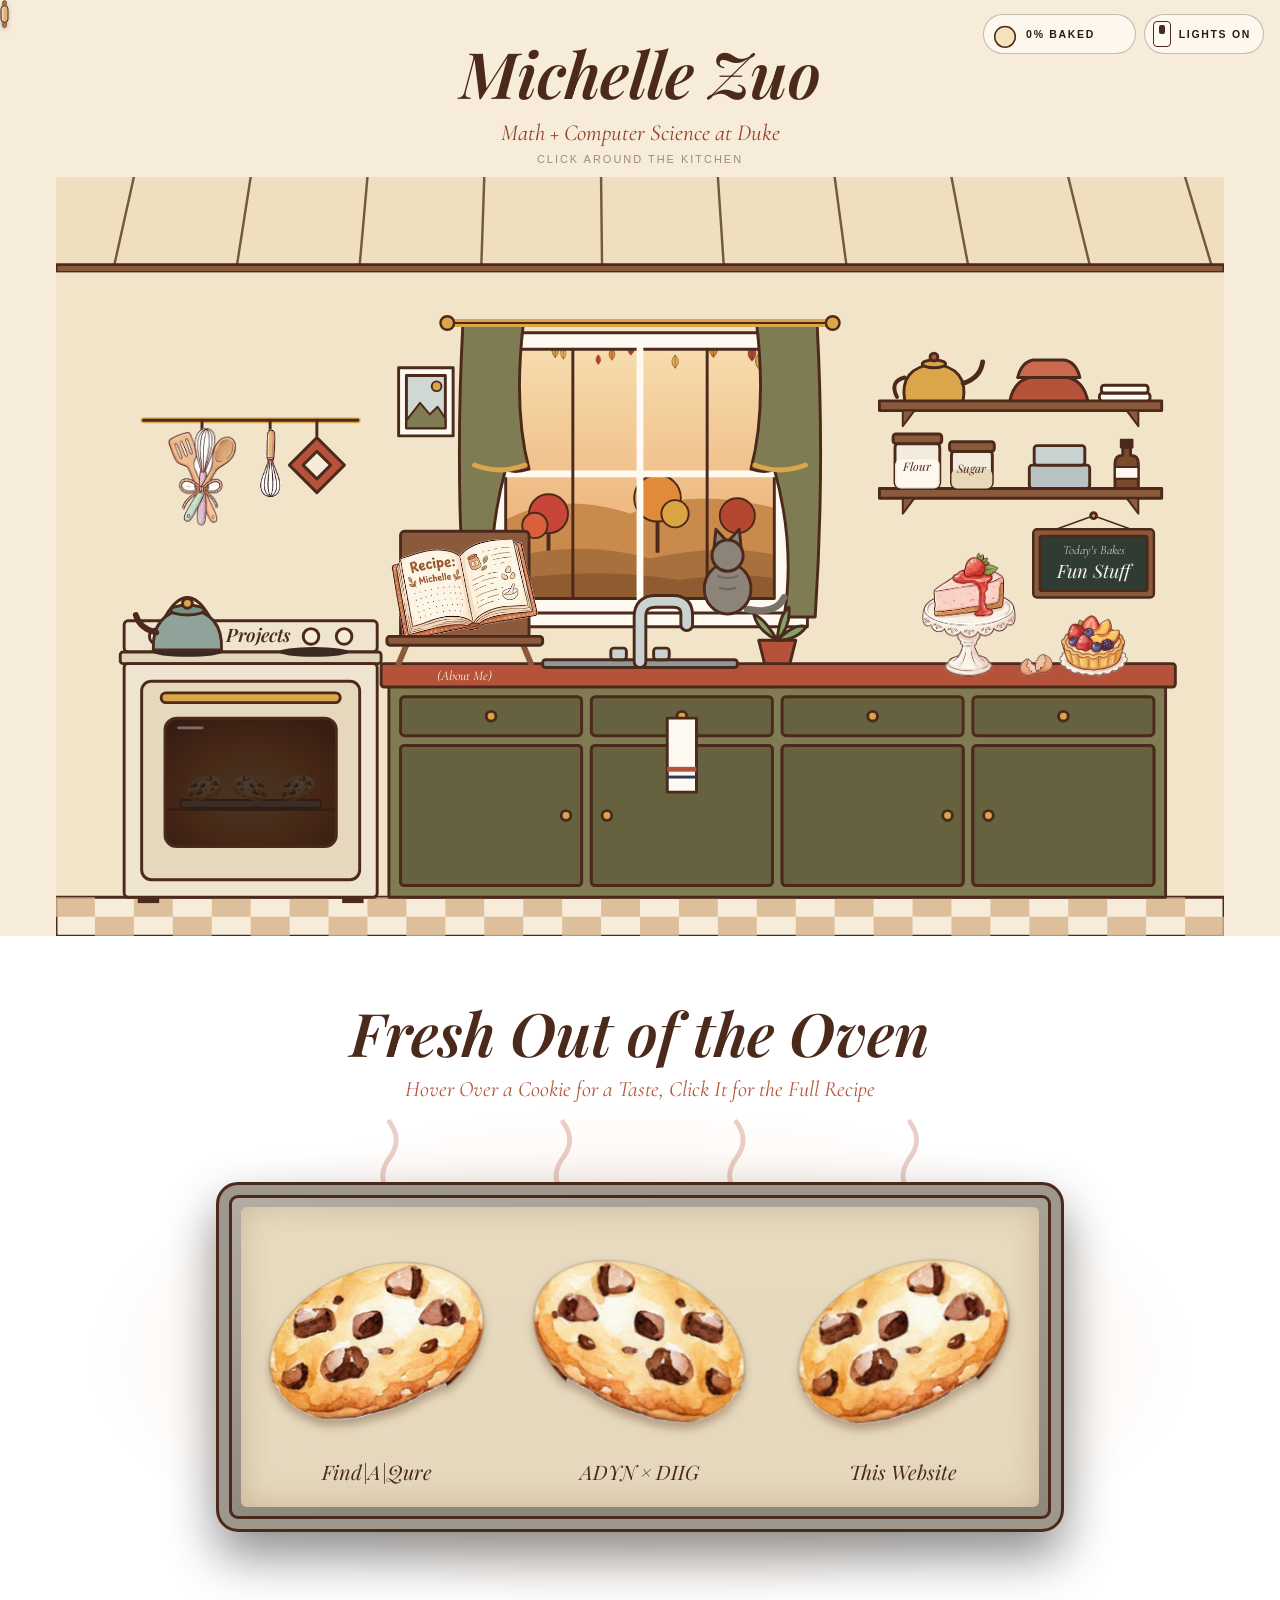
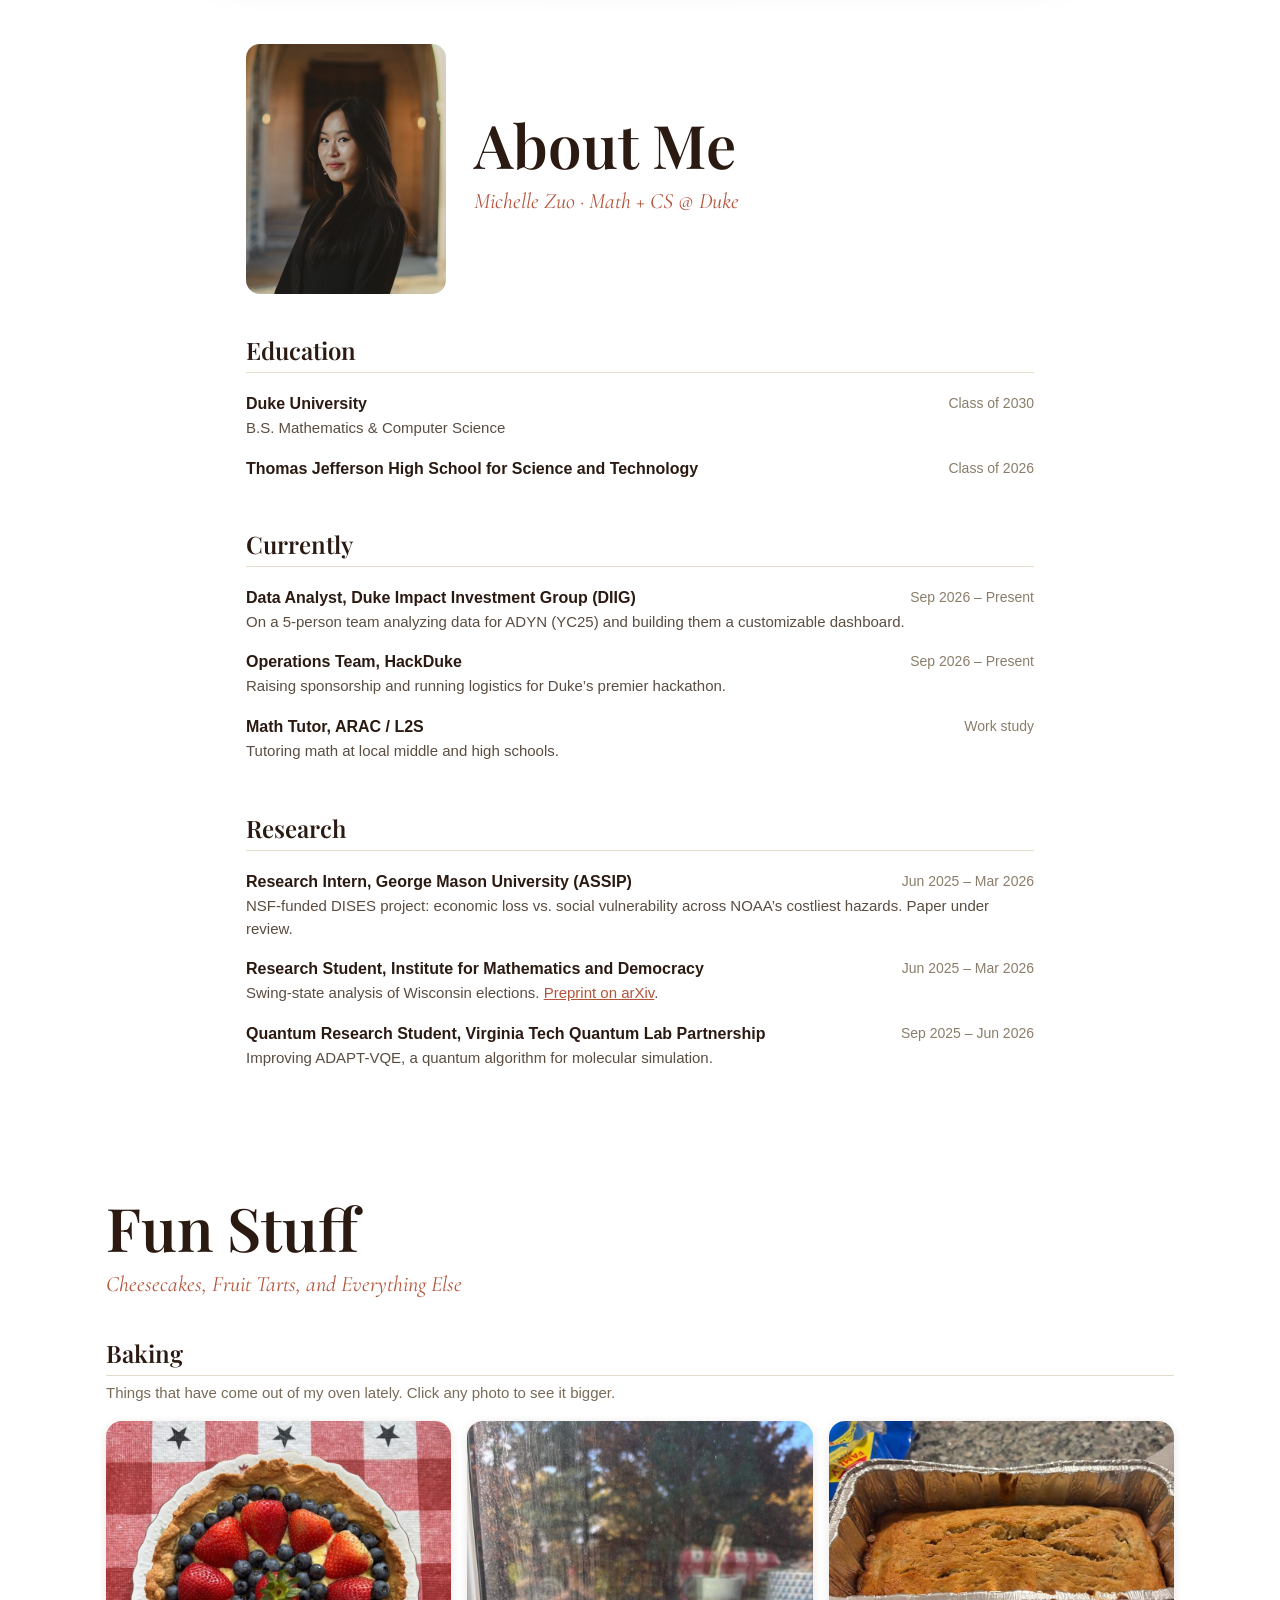
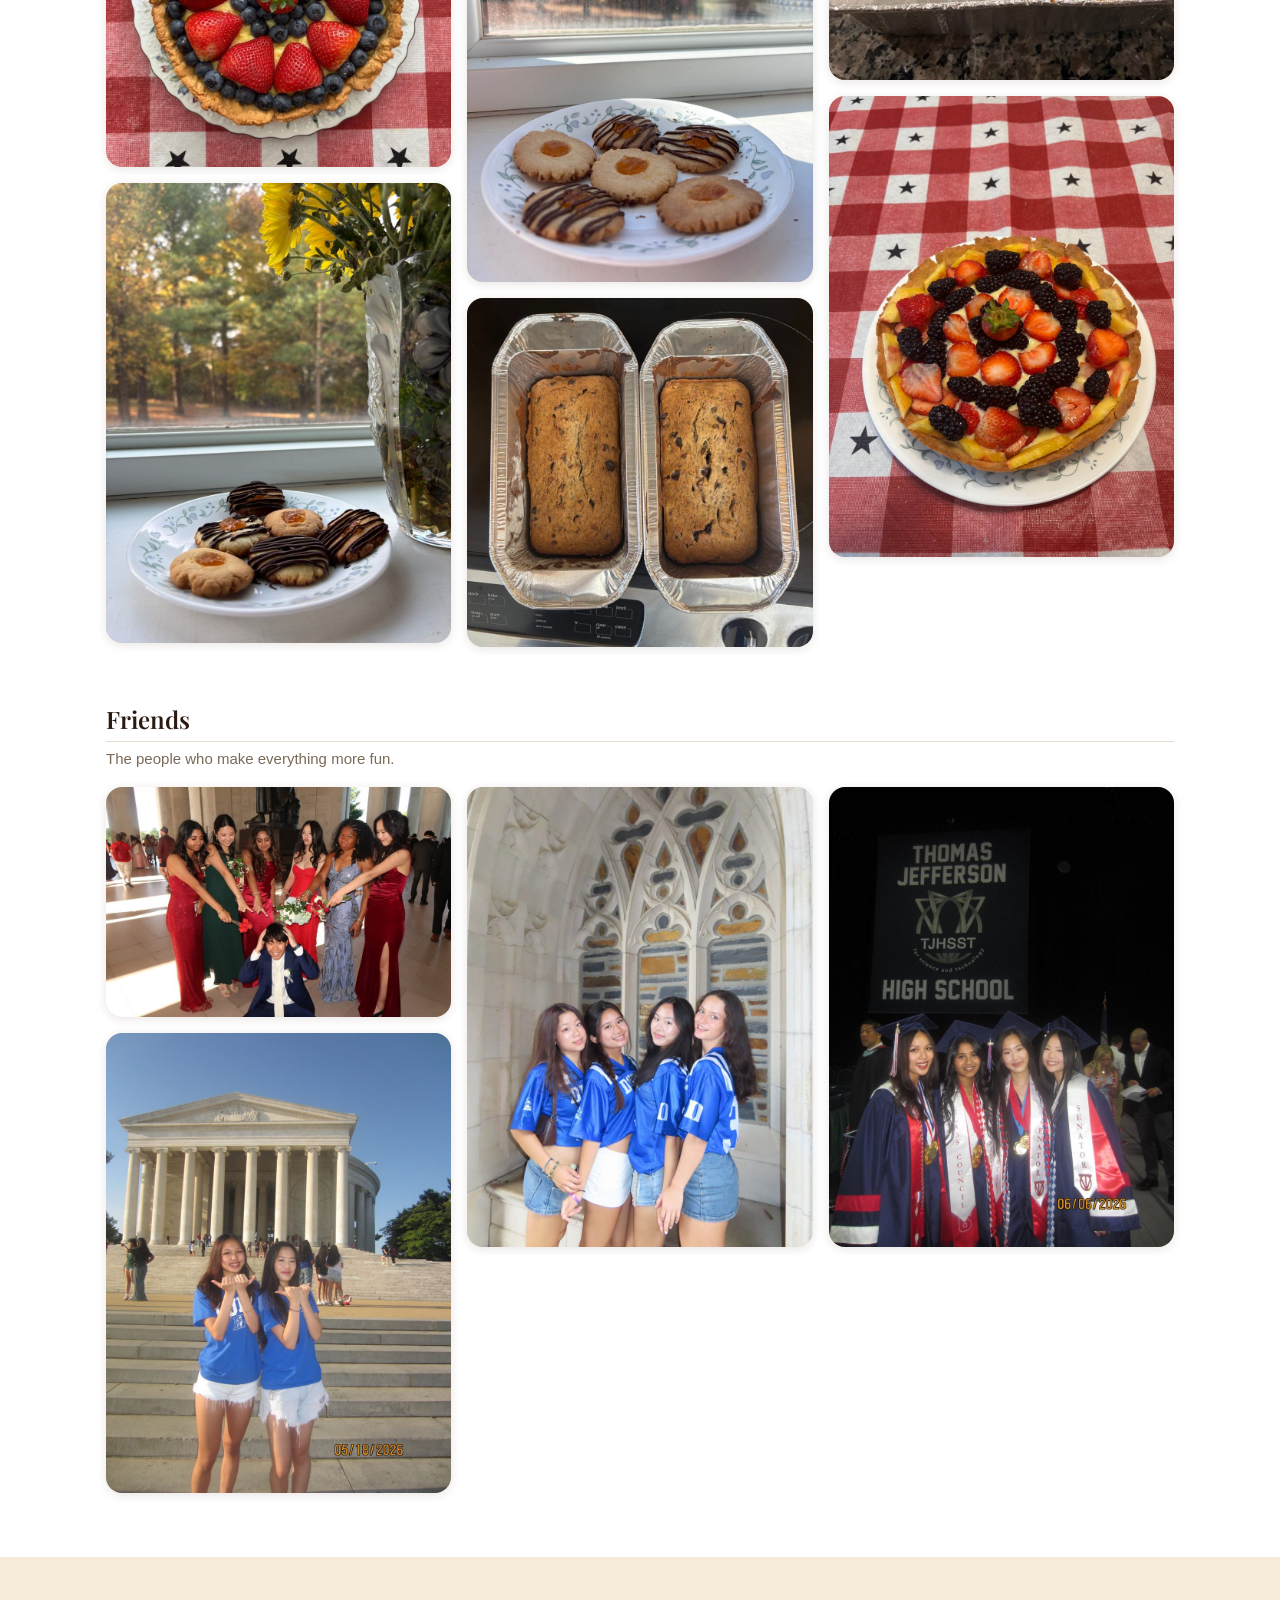
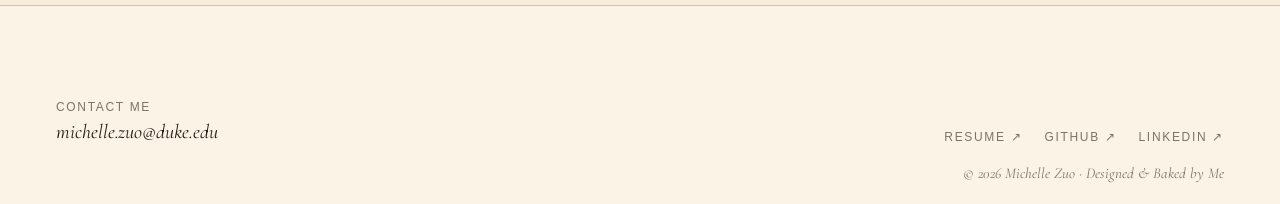
==== index.html @ 12df7976 "Group desserts under the chalkboard, sit them lower, drop flour smudges Co-Authored-By: Claude Opus " ====
<!DOCTYPE html>
<html lang="en">
<head>
  <meta charset="utf-8">
  <meta name="viewport" content="width=device-width, initial-scale=1">
  <title>Michelle Zuo</title>
  <meta name="description" content="Michelle Zuo — math + cs at Duke">
  <link rel="icon" href="data:image/svg+xml,<svg xmlns='http://www.w3.org/2000/svg' viewBox='0 0 100 100'><text y='.9em' font-size='90'>🍪</text></svg>">
  <link rel="preconnect" href="https://fonts.googleapis.com">
  <link rel="preconnect" href="https://fonts.gstatic.com" crossorigin>
  <link href="https://fonts.googleapis.com/css2?family=Cormorant+Garamond:ital,wght@0,400;0,500;1,400;1,500&family=Playfair+Display:ital,wght@0,400;0,600;1,400;1,600&display=swap" rel="stylesheet">
  <script>try{if(localStorage.getItem('theme')==='dark')document.documentElement.dataset.theme='dark'}catch(e){}</script>
  <link rel="stylesheet" href="css/style.css?v=20">
</head>
<body class="kitchen-page">

  <header class="hello">
    <h1>Michelle Zuo</h1>
    <p>Math + Computer Science at Duke</p>
    <p class="hint">Click Around the Kitchen</p>
  </header>

  <main class="kitchen-wrap">
    <svg class="kitchen" viewBox="0 0 1200 780" role="img" aria-labelledby="kt">
      <title id="kt">A cozy kitchen. Click the oven for projects, the recipe book for about me, and the dessert counter for fun stuff. Autumn leaves drift past the window.</title>
      <defs>
        <linearGradient id="sky" x1="0" y1="0" x2="0" y2="1">
          <stop offset="0" stop-color="#f7dcae"/>
          <stop offset="1" stop-color="#eaa66a"/>
        </linearGradient>
        <radialGradient id="ovenHeat" cx=".5" cy=".6" r=".7">
          <stop offset="0" stop-color="#ffd98a"/>
          <stop offset=".55" stop-color="#e9772f"/>
          <stop offset="1" stop-color="#7a2a12"/>
        </radialGradient>
        <clipPath id="glass"><rect x="462" y="177" width="276" height="256"/></clipPath>
        <clipPath id="ovenWin"><rect x="112" y="556" width="176" height="132" rx="12"/></clipPath>
      </defs>

      <!-- ceiling planks -->
      <rect x="0" y="0" width="1200" height="92" fill="var(--plank)"/>
      <g stroke="var(--line)" stroke-width="2.5" stroke-linecap="round" opacity=".75">
        <path d="M80 0 L60 90"/><path d="M200 0 L186 90"/><path d="M320 0 L312 90"/>
        <path d="M440 0 L437 90"/><path d="M560 0 L561 90"/><path d="M680 0 L686 90"/>
        <path d="M800 0 L812 90"/><path d="M920 0 L937 90"/><path d="M1040 0 L1062 90"/>
        <path d="M1160 0 L1187 90"/>
      </g>
      <rect x="0" y="90" width="1200" height="8" fill="var(--wood)" class="ol"/>

      <!-- wall -->
      <rect x="0" y="98" width="1200" height="642" fill="var(--wall)"/>

      <!-- floor -->
      <g>
        <rect x="0" y="740" width="1200" height="40" fill="var(--cream)" class="ol"/>
        <g fill="#d9b58e" opacity=".8">
          <rect x="0" y="740" width="40" height="20"/><rect x="80" y="740" width="40" height="20"/><rect x="160" y="740" width="40" height="20"/><rect x="240" y="740" width="40" height="20"/><rect x="320" y="740" width="40" height="20"/><rect x="400" y="740" width="40" height="20"/><rect x="480" y="740" width="40" height="20"/><rect x="560" y="740" width="40" height="20"/><rect x="640" y="740" width="40" height="20"/><rect x="720" y="740" width="40" height="20"/><rect x="800" y="740" width="40" height="20"/><rect x="880" y="740" width="40" height="20"/><rect x="960" y="740" width="40" height="20"/><rect x="1040" y="740" width="40" height="20"/><rect x="1120" y="740" width="40" height="20"/>
          <rect x="40" y="760" width="40" height="20"/><rect x="120" y="760" width="40" height="20"/><rect x="200" y="760" width="40" height="20"/><rect x="280" y="760" width="40" height="20"/><rect x="360" y="760" width="40" height="20"/><rect x="440" y="760" width="40" height="20"/><rect x="520" y="760" width="40" height="20"/><rect x="600" y="760" width="40" height="20"/><rect x="680" y="760" width="40" height="20"/><rect x="760" y="760" width="40" height="20"/><rect x="840" y="760" width="40" height="20"/><rect x="920" y="760" width="40" height="20"/><rect x="1000" y="760" width="40" height="20"/><rect x="1080" y="760" width="40" height="20"/><rect x="1160" y="760" width="40" height="20"/>
        </g>
      </g>

      <!-- utensil rail -->
      <g class="ol" fill="none">
        <line x1="90" y1="250" x2="310" y2="250" stroke-width="6" stroke="var(--mustard)"/>
        <line x1="90" y1="250" x2="310" y2="250"/>
        <!-- utensil bundle + whisk stickers hanging off strings -->
        <path d="M150 250 V264"/>
        <image href="assets/stickers/utensils.png" x="115" y="258" width="70" height="100"/>
        <path d="M220 250 V262"/>
        <image href="assets/stickers/whisk.png" x="208.5" y="258" width="23" height="72"/>
        <!-- potholder -->
        <path d="M268 250 V266"/>
        <rect x="248" y="276" width="40" height="40" transform="rotate(45 268 296)" fill="var(--terracotta)"/>
        <rect x="258" y="286" width="20" height="20" transform="rotate(45 268 296)" fill="var(--cream)"/>
      </g>

      <!-- ============ OVEN → projects ============ -->
      <a id="oven" class="hotspot" href="#projects" aria-label="Open the oven: projects">
        <g class="lift">
          <!-- back guard + clock -->
          <rect x="70" y="456" width="260" height="32" rx="4" fill="#efe4cf" class="ol"/>
          <g fill="var(--cream)" class="ol" stroke-width="2.5">
            <circle cx="104" cy="472" r="8"/><circle cx="138" cy="472" r="8"/>
            <circle cx="262" cy="472" r="8"/><circle cx="296" cy="472" r="8"/>
          </g>
          <text x="208" y="478" text-anchor="middle" class="serif" font-size="19" font-weight="600" fill="var(--line)">Projects</text>
          <line class="uline" x1="176" y1="483" x2="240" y2="483" stroke="var(--terracotta)" stroke-width="2"/>

          <!-- cooktop -->
          <rect x="66" y="488" width="268" height="12" rx="3" fill="#e2d5ba" class="ol"/>
          <ellipse cx="135" cy="488" rx="36" ry="5" fill="#3a2a22"/>
          <ellipse cx="265" cy="488" rx="36" ry="5" fill="#3a2a22"/>

          <!-- kettle -->
          <g class="ol">
            <path d="M100 486 Q98 448 135 443 Q172 448 170 486 Z" fill="#8fa39a"/>
            <path d="M103 468 Q86 464 82 450" fill="none" stroke-width="6" stroke="var(--line)"/>
            <path d="M112 452 Q135 412 158 452" fill="none"/>
            <ellipse cx="135" cy="445" rx="17" ry="5" fill="#7a8f86"/>
            <circle cx="135" cy="438" r="5" fill="var(--mustard)"/>
          </g>

          <!-- body -->
          <rect x="70" y="500" width="260" height="240" rx="4" fill="#efe4cf" class="ol"/>
          <rect x="88" y="518" width="224" height="204" rx="10" fill="#e6d8bd" class="ol"/>
          <rect x="108" y="530" width="184" height="10" rx="5" fill="var(--mustard)" class="ol" stroke-width="2.5"/>

          <!-- window -->
          <rect x="112" y="556" width="176" height="132" rx="12" fill="#2a1a12"/>
          <g clip-path="url(#ovenWin)">
            <g class="oven-glow">
              <rect x="112" y="556" width="176" height="132" fill="url(#ovenHeat)"/>
              <line x1="112" y1="650" x2="288" y2="650" stroke="#6b3a1f" stroke-width="3"/>
              <rect x="128" y="640" width="144" height="8" rx="2" fill="#9d978d" stroke="var(--line)" stroke-width="2"/>
              <!-- same watercolor cookie as the projects tray, middle one mirrored -->
              <image href="assets/cookies/cookie-a.png" x="133" y="609" width="38" height="38"/>
              <image href="assets/cookies/cookie-a.png" x="181" y="609" width="38" height="38" transform="translate(400 0) scale(-1 1)"/>
              <image href="assets/cookies/cookie-a.png" x="229" y="609" width="38" height="38"/>
            </g>
            <path class="oven-hot" d="M120 676 l12 -6 l12 6 l12 -6 l12 6 l12 -6 l12 6 l12 -6 l12 6 l12 -6 l12 6 l12 -6 l12 6 l12 -6" fill="none" stroke="#ff6a2a" stroke-width="3"/>
          </g>
          <rect x="112" y="556" width="176" height="132" rx="12" fill="none" class="ol"/>
          <path d="M126 566 L150 566" stroke="#fff" stroke-width="3" opacity=".35" stroke-linecap="round"/>

          <!-- feet -->
          <rect x="84" y="740" width="22" height="6" fill="var(--line)"/>
          <rect x="294" y="740" width="22" height="6" fill="var(--line)"/>
        </g>

        <g class="steam" transform="translate(0,0)">
          <path d="M180 440 q-10 -14 0 -28 q10 -14 0 -28"/>
          <path d="M200 440 q-10 -14 0 -28 q10 -14 0 -28"/>
          <path d="M220 440 q-10 -14 0 -28 q10 -14 0 -28"/>
        </g>
      </a>

      <!-- little framed picture -->
      <g class="ol">
        <rect x="352" y="196" width="56" height="70" fill="var(--paper)"/>
        <rect x="360" y="204" width="40" height="54" fill="#cfd8d3"/>
        <path d="M360 250 L374 232 L384 244 L392 236 L400 248 V258 H360 Z" fill="var(--olive)" stroke-width="2"/>
        <circle cx="391" cy="215" r="5" fill="var(--mustard)" stroke-width="2"/>
      </g>

      <!-- ============ WINDOW ============ -->
      <rect x="445" y="160" width="310" height="290" fill="var(--paper)" class="ol"/>
      <rect x="462" y="177" width="276" height="256" fill="url(#sky)"/>
      <g clip-path="url(#glass)">
        <!-- the moon (only shows when the lights are off) -->
        <circle class="sun" cx="520" cy="300" r="22" fill="#f4f0e2"/>
        <!-- far hills -->
        <path d="M462 433 V352 Q520 322 590 346 Q650 318 738 340 V433 Z" fill="#c98a4b"/>
        <!-- autumn trees -->
        <g stroke="var(--line)" stroke-width="2">
          <path d="M506 390 V352 M618 386 V340 M700 384 V356" stroke-width="4"/>
          <circle cx="506" cy="346" r="20" fill="#c8453a"/>
          <circle cx="492" cy="358" r="13" fill="#d9603a"/>
          <circle cx="618" cy="330" r="24" fill="#e08a3a"/>
          <circle cx="636" cy="346" r="14" fill="#d9a441"/>
          <circle cx="700" cy="348" r="18" fill="#b5462f"/>
        </g>
        <!-- near field -->
        <path d="M462 433 V392 Q540 372 610 392 Q680 376 738 388 V433 Z" fill="#a8703d"/>
        <path d="M462 433 V414 Q560 400 640 414 Q700 406 738 412 V433 Z" fill="#8f5c32"/>
        <g class="leaves" id="leaves"></g>
      </g>
      <g class="ol" fill="none">
        <rect x="462" y="177" width="276" height="256"/>
        <line x1="600" y1="177" x2="600" y2="433" stroke-width="7" stroke="var(--paper)"/>
        <line x1="462" y1="305" x2="738" y2="305" stroke-width="7" stroke="var(--paper)"/>
        <line x1="531" y1="177" x2="531" y2="433" stroke-width="3"/>
        <line x1="669" y1="177" x2="669" y2="433" stroke-width="3"/>
      </g>
      <!-- sill -->
      <rect x="428" y="448" width="344" height="14" fill="var(--paper)" class="ol"/>

      <!-- curtains + rod -->
      <g class="ol">
        <path d="M418 152 H480 Q470 240 486 300 Q470 305 462 300 Q440 380 452 452 H420 Q410 300 418 152 Z" fill="var(--olive)"/>
        <path d="M782 152 H720 Q730 240 714 300 Q730 305 738 300 Q760 380 748 452 H780 Q790 300 782 152 Z" fill="var(--olive)"/>
        <path d="M430 296 Q456 306 482 296" fill="none" stroke="var(--mustard)" stroke-width="5"/>
        <path d="M770 296 Q744 306 718 296" fill="none" stroke="var(--mustard)" stroke-width="5"/>
      </g>
      <g class="ol">
        <line x1="404" y1="150" x2="796" y2="150" stroke="var(--mustard)" stroke-width="8"/>
        <line x1="404" y1="150" x2="796" y2="150" stroke-width="2"/>
        <circle cx="402" cy="150" r="7" fill="var(--mustard)" stroke-width="2.5"/>
        <circle cx="798" cy="150" r="7" fill="var(--mustard)" stroke-width="2.5"/>
      </g>

      <!-- cat on sill -->
      <g class="ol" stroke-width="2.5">
        <path class="tail" d="M710 444 Q740 450 748 432" fill="none" stroke="#7a7268" stroke-width="7"/>
        <ellipse cx="690" cy="423" rx="24" ry="26" fill="#8c8479"/>
        <path d="M676 382 L678 362 L690 375 Z" fill="#8c8479"/>
        <path d="M704 382 L702 362 L690 375 Z" fill="#8c8479"/>
        <circle cx="690" cy="389" r="16" fill="#8c8479"/>
        <path d="M680 410 q10 4 20 0 M682 422 q8 3 16 0" fill="none" stroke="#6e675e" stroke-width="2"/>
      </g>

      <!-- ============ COUNTER + CABINETS ============ -->
      <rect x="342" y="522" width="798" height="218" fill="var(--olive)" class="ol"/>
      <!-- drawers -->
      <g class="ol" fill="var(--olive-dark)" stroke-width="2.5">
        <rect x="354" y="534" width="186" height="40" rx="4"/>
        <rect x="550" y="534" width="186" height="40" rx="4"/>
        <rect x="746" y="534" width="186" height="40" rx="4"/>
        <rect x="942" y="534" width="186" height="40" rx="4"/>
      </g>
      <g fill="var(--mustard)" class="ol" stroke-width="2">
        <circle cx="447" cy="554" r="5"/><circle cx="643" cy="554" r="5"/>
        <circle cx="839" cy="554" r="5"/><circle cx="1035" cy="554" r="5"/>
      </g>

      <!-- cabinet doors: click to open. the insides are empty for now; draw things into .cab-inside later -->
      <g class="cabinet" id="cabinet-1" role="button" tabindex="0" aria-pressed="false" aria-label="Open cabinet 1">
        <g class="cab-inside">
          <rect x="354" y="584" width="186" height="144" rx="4" fill="#3a2a1f" class="ol" stroke-width="2.5"/>
          <rect x="360" y="590" width="174" height="14" fill="#2a1d15"/>
          <line x1="358" y1="656" x2="536" y2="656" stroke="#6b4a33" stroke-width="5"/>
          <!-- inside -->
          <path d="M376.0 694 H472.0 Q468.0 724 424 724 Q380.0 724 376.0 694 Z" fill="#8fa39a" class="ol" stroke-width="2.5"/><path d="M382.0 700 H466.0" stroke="#fffaf1" stroke-width="3" opacity=".6"/><path d="M394.0 684 H454.0 Q450.0 704 424 704 Q398.0 704 394.0 684 Z" fill="var(--terracotta)" class="ol" stroke-width="2.5"/><path d="M400.0 690 H448.0" stroke="#fffaf1" stroke-width="3" opacity=".6"/><path d="M445.0 635 H495.0 Q491.0 653 470 653 Q449.0 653 445.0 635 Z" fill="var(--mustard)" class="ol" stroke-width="2.5"/><path d="M451.0 641 H489.0" stroke="#fffaf1" stroke-width="3" opacity=".6"/>
        </g>
        <g class="cab-door" style="transform-origin: 354px 656px">
          <rect x="354" y="584" width="186" height="144" rx="4" fill="var(--olive-dark)" class="ol" stroke-width="2.5"/>
          <circle cx="524" cy="656" r="5" fill="var(--mustard)" class="ol" stroke-width="2"/>
        </g>
      </g>
      <g class="cabinet" id="cabinet-2" role="button" tabindex="0" aria-pressed="false" aria-label="Open cabinet 2">
        <g class="cab-inside">
          <rect x="550" y="584" width="186" height="144" rx="4" fill="#3a2a1f" class="ol" stroke-width="2.5"/>
          <rect x="556" y="590" width="174" height="14" fill="#2a1d15"/>
          <line x1="554" y1="656" x2="732" y2="656" stroke="#6b4a33" stroke-width="5"/>
          <!-- inside -->
          <rect x="572" y="642" width="16" height="8" rx="4" fill="#b98050" class="ol" stroke-width="2"/><rect x="698" y="642" width="16" height="8" rx="4" fill="#b98050" class="ol" stroke-width="2"/><rect x="586" y="639" width="114" height="15" rx="7" fill="#e3b27a" class="ol" stroke-width="2.5"/><path d="M591.0 690 H695.0 Q691.0 724 643 724 Q595.0 724 591.0 690 Z" fill="#f3ead8" class="ol" stroke-width="2.5"/><path d="M597.0 696 H689.0" stroke="#fffaf1" stroke-width="3" opacity=".6"/>
        </g>
        <g class="cab-door" style="transform-origin: 736px 656px">
          <rect x="550" y="584" width="186" height="144" rx="4" fill="var(--olive-dark)" class="ol" stroke-width="2.5"/>
          <circle cx="566" cy="656" r="5" fill="var(--mustard)" class="ol" stroke-width="2"/>
        </g>
      </g>
      <g class="cabinet" id="cabinet-3" role="button" tabindex="0" aria-pressed="false" aria-label="Open cabinet 3">
        <g class="cab-inside">
          <rect x="746" y="584" width="186" height="144" rx="4" fill="#3a2a1f" class="ol" stroke-width="2.5"/>
          <rect x="752" y="590" width="174" height="14" fill="#2a1d15"/>
          <line x1="750" y1="656" x2="928" y2="656" stroke="#6b4a33" stroke-width="5"/>
          <!-- inside -->
          <path d="M784.0 694 H894.0 Q890.0 724 839 724 Q788.0 724 784.0 694 Z" fill="var(--terracotta)" class="ol" stroke-width="2.5"/><path d="M790.0 700 H888.0" stroke="#fffaf1" stroke-width="3" opacity=".6"/><path d="M797.0 672 H881.0 Q877.0 696 839 696 Q801.0 696 797.0 672 Z" fill="#8fa39a" class="ol" stroke-width="2.5"/><path d="M803.0 678 H875.0" stroke="#fffaf1" stroke-width="3" opacity=".6"/><path d="M810.0 654 H868.0 Q864.0 672 839 672 Q814.0 672 810.0 654 Z" fill="#f3ead8" class="ol" stroke-width="2.5"/><path d="M816.0 660 H862.0" stroke="#fffaf1" stroke-width="3" opacity=".6"/><path d="M778.0 637 H822.0 Q818.0 653 800 653 Q782.0 653 778.0 637 Z" fill="var(--mustard)" class="ol" stroke-width="2.5"/><path d="M784.0 643 H816.0" stroke="#fffaf1" stroke-width="3" opacity=".6"/>
        </g>
        <g class="cab-door" style="transform-origin: 746px 656px">
          <rect x="746" y="584" width="186" height="144" rx="4" fill="var(--olive-dark)" class="ol" stroke-width="2.5"/>
          <circle cx="916" cy="656" r="5" fill="var(--mustard)" class="ol" stroke-width="2"/>
        </g>
      </g>
      <g class="cabinet" id="cabinet-4" role="button" tabindex="0" aria-pressed="false" aria-label="Open cabinet 4">
        <g class="cab-inside">
          <rect x="942" y="584" width="186" height="144" rx="4" fill="#3a2a1f" class="ol" stroke-width="2.5"/>
          <rect x="948" y="590" width="174" height="14" fill="#2a1d15"/>
          <line x1="946" y1="656" x2="1124" y2="656" stroke="#6b4a33" stroke-width="5"/>
          <!-- inside -->
          <path d="M1000.0 631 H1070.0 Q1066.0 653 1035 653 Q1004.0 653 1000.0 631 Z" fill="#8fa39a" class="ol" stroke-width="2.5"/><path d="M1006.0 637 H1064.0" stroke="#fffaf1" stroke-width="3" opacity=".6"/><rect x="962" y="712" width="16" height="8" rx="4" fill="#b98050" class="ol" stroke-width="2"/><rect x="1070" y="712" width="16" height="8" rx="4" fill="#b98050" class="ol" stroke-width="2"/><rect x="976" y="709" width="96" height="15" rx="7" fill="#e3b27a" class="ol" stroke-width="2.5"/>
        </g>
        <g class="cab-door" style="transform-origin: 1128px 656px">
          <rect x="942" y="584" width="186" height="144" rx="4" fill="var(--olive-dark)" class="ol" stroke-width="2.5"/>
          <circle cx="958" cy="656" r="5" fill="var(--mustard)" class="ol" stroke-width="2"/>
        </g>
      </g>

      <!-- tea towel -->
      <g class="ol" stroke-width="2.5">
        <path d="M628 556 H658 V632 H628 Z" fill="var(--paper)"/>
        <rect x="628" y="606" width="30" height="5" fill="var(--terracotta)" stroke="none"/>
        <rect x="628" y="615" width="30" height="3" fill="var(--night)" stroke="none"/>
      </g>

      <!-- countertop -->
      <rect x="334" y="500" width="816" height="24" rx="3" fill="var(--terracotta)" class="ol"/>

      <!-- ============ SINK (easter egg: tap it) ============ -->
      <g id="sink" class="hotspot" role="button" tabindex="0" aria-label="Turn the tap on or off" aria-pressed="false">
        <rect x="500" y="496" width="200" height="8" rx="3" fill="#8e9a9a" class="ol" stroke-width="2.5"/>
        <path d="M600 498 V452 Q600 436 616 436 H634 Q648 436 648 450 V460" fill="none" stroke="var(--line)" stroke-width="15" stroke-linecap="round"/>
        <path d="M600 498 V452 Q600 436 616 436 H634 Q648 436 648 450 V460" fill="none" stroke="#c9d1d1" stroke-width="9" stroke-linecap="round"/>
        <g class="ol" fill="#c9d1d1" stroke-width="2.5">
          <rect x="570" y="484" width="16" height="12" rx="3"/>
          <rect x="614" y="484" width="16" height="12" rx="3"/>
        </g>
        <g class="water">
          <line x1="648" y1="466" x2="648" y2="498" stroke="#9fd0e6" stroke-width="5" stroke-dasharray="8 4" stroke-linecap="round"/>
        </g>
      </g>
      <!-- mug + plant on counter -->
      <g class="ol" stroke-width="2.5">
        <path d="M722 476 H760 L754 500 H728 Z" fill="var(--terracotta)"/>
        <path d="M741 476 q-14 -24 -24 -26 q4 16 24 26 q2 -26 12 -34 q2 20 -12 34 q18 -18 30 -14 q-10 14 -30 14" fill="#86a06a"/>
      </g>

      <!-- ============ SHELVES ============ -->
      <g class="ol">
        <rect x="846" y="230" width="290" height="10" fill="var(--wood)"/>
        <rect x="846" y="320" width="290" height="10" fill="var(--wood)"/>
        <path d="M870 240 v16 l12 -16 z M1112 240 v16 l-12 -16 z M870 330 v16 l12 -16 z M1112 330 v16 l-12 -16 z" fill="var(--wood)" stroke-width="2"/>
      </g>
      <!-- teapot -->
      <g class="ol" stroke-width="2.5">
        <path d="M872 230 Q866 196 902 192 Q938 196 932 230 Z" fill="var(--mustard)"/>
        <path d="M932 212 Q950 206 952 190" fill="none" stroke-width="5"/>
        <path d="M872 206 q-16 4 -8 20" fill="none" stroke-width="4"/>
        <ellipse cx="902" cy="192" rx="12" ry="4" fill="var(--mustard)"/>
        <circle cx="902" cy="185" r="4" fill="var(--terracotta)"/>
      </g>
      <!-- stacked bowls + plates -->
      <g class="ol" stroke-width="2.5">
        <path d="M980 230 H1060 Q1056 210 1040 206 H1000 Q984 210 980 230 Z" fill="var(--terracotta)"/>
        <path d="M988 206 H1052 Q1048 190 1036 188 H1004 Q992 190 988 206 Z" fill="#c9694d"/>
        <rect x="1072" y="222" width="52" height="8" rx="3" fill="var(--paper)"/>
        <rect x="1074" y="214" width="48" height="8" rx="3" fill="var(--paper)"/>
      </g>
      <!-- flour + sugar jars -->
      <g class="ol" stroke-width="2.5">
        <rect x="862" y="272" width="46" height="48" rx="6" fill="#f3ebdc"/>
        <rect x="860" y="264" width="50" height="10" rx="3" fill="var(--wood)"/>
        <rect x="862" y="290" width="46" height="30" rx="6" fill="#fffaf1" stroke="none" opacity=".9"/>
        <rect x="920" y="280" width="42" height="40" rx="6" fill="#f3ebdc"/>
        <rect x="918" y="272" width="46" height="10" rx="3" fill="var(--wood)"/>
        <rect x="920" y="300" width="42" height="20" rx="6" fill="#e8d7b8" stroke="none"/>
      </g>
      <text x="885" y="302" text-anchor="middle" class="serif" font-size="12" fill="var(--line)">Flour</text>
      <text x="941" y="304" text-anchor="middle" class="serif" font-size="12" fill="var(--line)">Sugar</text>

      <!-- cake tins + vanilla on the shelf -->
      <g class="ol" stroke-width="2.5">
        <rect x="1000" y="296" width="62" height="24" rx="3" fill="#b9c2c2"/>
        <rect x="1005" y="276" width="52" height="20" rx="3" fill="#c9d1d1"/>
        <path d="M1088 320 V294 q0 -8 8 -8 V278 h8 V286 q8 0 8 8 V320 Z" fill="#7a4a2a"/>
        <rect x="1088" y="298" width="24" height="12" fill="var(--paper)" stroke-width="2"/>
        <rect x="1094" y="270" width="12" height="8" fill="var(--line)" stroke-width="2"/>
      </g>

      <!-- ============ RECIPE BOOK → about ============ -->
      <a id="book" class="hotspot" href="#about" aria-label="Recipe for Michelle: about me">
        <g class="lift">
          <!-- wooden recipe stand: back panel, book, then the ledge + feet in front -->
          <g class="ol" stroke-width="2.5" fill="var(--wood)">
            <rect x="354" y="364" width="132" height="112" rx="4"/>
            <path d="M362 476 L352 500 M478 476 L488 500" fill="none" stroke="var(--wood)" stroke-width="6"/>
          </g>
          <image href="assets/stickers/recipe-book.png" x="345" y="372" width="150" height="104.3"/>
          <rect x="340" y="472" width="160" height="9" rx="3" fill="var(--wood)" class="ol" stroke-width="2.5"/>
        </g>
        <!-- label on the countertop edge, since the sticker already says "Recipe: Michelle" -->
        <text x="420" y="517" text-anchor="middle" font-family="Cormorant Garamond, serif" font-style="italic" font-size="14" fill="#fbf1dc">(About Me)</text>
        <line class="uline" x1="390" y1="520" x2="450" y2="520" stroke="#fbf1dc" stroke-width="1.5"/>
      </a>

      <!-- ============ MESSY DESSERT COUNTER → fun ============ -->
      <a id="desserts" class="hotspot" href="#fun" aria-label="Today's bakes: fun stuff">
        <!-- chalkboard hanging under the shelf -->
        <g class="ol" stroke-width="2">
          <path d="M1066 348 L1016 366 M1066 348 L1116 366" fill="none" stroke-width="1.5"/>
          <circle cx="1066" cy="348" r="3" fill="var(--mustard)"/>
          <rect x="1004" y="362" width="124" height="70" rx="4" fill="var(--wood)" stroke-width="2.5"/>
          <rect x="1011" y="369" width="110" height="56" rx="2" fill="#2f3b33"/>
        </g>
        <text x="1066" y="387" text-anchor="middle" font-family="Cormorant Garamond, serif" font-style="italic" font-size="13" fill="#cfcabb">Today's Bakes</text>
        <text class="chalk serif" x="1066" y="412" text-anchor="middle" font-size="19" fill="#f3efe4">Fun Stuff</text>
        <path class="uline" d="M1032 418 q17 4 34 0 q17 -4 34 0" fill="none" stroke="#f3efe4" stroke-width="1.5"/>

        <g class="lift">
          <!-- hand-drawn stickers, set into the countertop a little so they sit on it -->
          <image href="assets/stickers/cheesecake.png" x="890" y="386" width="96" height="127"/>
          <image href="assets/stickers/eggshells.png" x="990" y="490" width="34" height="22.8"/>
          <image href="assets/stickers/fruit-tart.png" x="1031" y="450" width="70" height="62.8"/>
        </g>
      </a>
    </svg>

    <ul class="menu-list">
      <li><a href="#projects">Projects</a></li>
      <li><a href="#about">About Me</a></li>
      <li><a href="#fun">Fun Stuff</a></li>
    </ul>
  </main>

  <div class="below-kitchen">
    <section id="projects" class="projects-sec" aria-labelledby="projects-h">
      <header class="tray-head">
        <h2 id="projects-h" class="tray-title">Fresh Out of the Oven</h2>
        <p>Hover Over a Cookie for a Taste, Click It for the Full Recipe</p>
      </header>

      <div class="tray-stage">
        <svg class="tray-steam" viewBox="0 0 880 80" preserveAspectRatio="none" aria-hidden="true">
            <path d="M180 78 q-14 -18 0 -36 q14 -18 0 -36"/>
            <path d="M360 78 q-14 -18 0 -36 q14 -18 0 -36"/>
            <path d="M540 78 q-14 -18 0 -36 q14 -18 0 -36"/>
            <path d="M720 78 q-14 -18 0 -36 q14 -18 0 -36"/>
        </svg>
        <!-- oven mitt that slides the tray out of the oven, then lets go -->
        <svg class="mitt" viewBox="0 0 170 120" aria-hidden="true">
            <defs><clipPath id="mitt-hand"><path d="M40 30 Q40 16 60 16 H122 Q156 16 156 56 Q156 96 122 96 H60 Q40 96 40 82 Z"/></clipPath></defs>
            <path d="M86 20 Q84 -2 108 2 Q130 6 124 24 Z" fill="#b4533a" stroke="#4b2a1c" stroke-width="3" stroke-linejoin="round"/>
            <path d="M40 30 Q40 16 60 16 H122 Q156 16 156 56 Q156 96 122 96 H60 Q40 96 40 82 Z" fill="#b4533a" stroke="#4b2a1c" stroke-width="3"/>
            <g clip-path="url(#mitt-hand)" stroke="#f6ecd9" stroke-width="2" opacity=".35">
            <path d="M40 40 L100 100 M60 16 L140 96 M90 16 L156 82 M120 16 L156 52 M40 70 L66 96"/>
            <path d="M40 96 L120 16 M60 96 L140 16 M90 96 L156 30 M40 66 L90 16 M120 96 L156 60"/>
            </g>
            <rect x="6" y="22" width="40" height="68" rx="8" fill="#f6ecd9" stroke="#4b2a1c" stroke-width="3"/>
            <path d="M16 22 V90 M26 22 V90 M36 22 V90" stroke="#dba54a" stroke-width="3"/>
        </svg>
        <div class="tray">
            <div class="cookies" id="cookies"></div>
        </div>
      </div>
    </section>

    <section id="about" class="plain" aria-labelledby="about-h">
      <div class="about-top">
        <img class="photo" src="assets/me.jpg" alt="Michelle Zuo standing under the stone arches at Duke" width="800" height="1000">
        <div>
          <h2 id="about-h" class="big">About Me</h2>
          <p class="kicker">Michelle Zuo · Math + CS @ Duke</p>
        </div>
      </div>

      <h2>Education</h2>
      <ul class="entries">
        <li>
          <span class="what">Duke University</span>
          <span class="when">Class of 2030</span>
          <span class="detail">B.S. Mathematics &amp; Computer Science</span>
        </li>
        <li>
          <span class="what">Thomas Jefferson High School for Science and Technology</span>
          <span class="when">Class of 2026</span>
        </li>
      </ul>

      <h2>Currently</h2>
      <ul class="entries">
        <li>
          <span class="what">Data Analyst, Duke Impact Investment Group (DIIG)</span>
          <span class="when">Sep 2026 – Present</span>
          <span class="detail">On a 5-person team analyzing data for ADYN (YC25) and building them a customizable dashboard.</span>
        </li>
        <li>
          <span class="what">Operations Team, HackDuke</span>
          <span class="when">Sep 2026 – Present</span>
          <span class="detail">Raising sponsorship and running logistics for Duke’s premier hackathon.</span>
        </li>
        <li>
          <span class="what">Math Tutor, ARAC / L2S</span>
          <span class="when">Work study</span>
          <span class="detail">Tutoring math at local middle and high schools.</span>
        </li>
      </ul>

      <h2>Research</h2>
      <ul class="entries">
        <li>
          <span class="what">Research Intern, George Mason University (ASSIP)</span>
          <span class="when">Jun 2025 – Mar 2026</span>
          <span class="detail">NSF-funded DISES project: economic loss vs. social vulnerability across NOAA’s costliest hazards. Paper under review.</span>
        </li>
        <li>
          <span class="what">Research Student, Institute for Mathematics and Democracy</span>
          <span class="when">Jun 2025 – Mar 2026</span>
          <span class="detail">Swing-state analysis of Wisconsin elections. <a href="https://arxiv.org/abs/2510.26867" target="_blank" rel="noopener">Preprint on arXiv</a>.</span>
        </li>
        <li>
          <span class="what">Quantum Research Student, Virginia Tech Quantum Lab Partnership</span>
          <span class="when">Sep 2025 – Jun 2026</span>
          <span class="detail">Improving ADAPT-VQE, a quantum algorithm for molecular simulation.</span>
        </li>
      </ul>
    </section>

    <section id="fun" class="plain wide" aria-labelledby="fun-h">
      <h2 id="fun-h" class="big">Fun Stuff</h2>
      <p class="kicker">Cheesecakes, Fruit Tarts, and Everything Else</p>

      <div class="board-group">
        <h2 id="baking-h">Baking</h2>
        <p class="board-note">Things that have come out of my oven lately. Click any photo to see it bigger.</p>
        <div class="board" data-board="baking"></div>
      </div>

      <div class="board-group">
        <h2 id="friends-h">Friends</h2>
        <p class="board-note">The people who make everything more fun.</p>
        <div class="board" data-board="friends"></div>
      </div>
    </section>
  </div>

  <dialog id="recipe" class="recipe" aria-label="Project details">
    <button class="recipe-close" type="button" aria-label="Close">×</button>
    <div class="recipe-body"></div>
  </dialog>

  <dialog id="pin-view" class="pin-view" aria-label="Photo">
    <button class="recipe-close" type="button" aria-label="Close">×</button>
    <figure>
      <img alt="">
      <figcaption></figcaption>
    </figure>
  </dialog>

  <footer class="site-footer">
    <div class="footer-inner">
      <div class="footer-art">
        <!-- room for a drawing later -->
        <div class="footer-contact">
          <span class="contact-label">Contact Me</span>
          <a class="email" href="mailto:michelle.zuo@duke.edu">michelle.zuo@duke.edu</a>
        </div>
      </div>
      <nav class="footer-links" aria-label="Elsewhere">
        <a href="assets/resume.pdf" target="_blank" rel="noopener">Resume ↗</a>
        <a href="https://github.com/michellezuo" target="_blank" rel="noopener">GitHub ↗</a>
        <a href="https://www.linkedin.com/in/michellezuo/" target="_blank" rel="noopener">LinkedIn ↗</a>
      </nav>
    </div>
    <p class="footer-copy">© 2026 Michelle Zuo · Designed &amp; Baked by Me</p>
  </footer>

  <script>
    // leaves drifting past the window
    const leaves = document.getElementById('leaves');
    const leafColors = ['#c8453a', '#e08a3a', '#d9a441', '#b5462f', '#e9b04f'];
    for (let i = 0; i < 18; i++) {
      const g = document.createElementNS('http://www.w3.org/2000/svg', 'g');
      g.setAttribute('transform', `translate(${462 + Math.random() * 276} ${160 + Math.random() * 30}) scale(${0.8 + Math.random() * 0.7})`);
      const leaf = document.createElementNS('http://www.w3.org/2000/svg', 'path');
      leaf.setAttribute('d', 'M0 -6 Q6 0 0 6 Q-6 0 0 -6 Z M0 -6 V6');
      leaf.setAttribute('fill', leafColors[i % leafColors.length]);
      leaf.style.animationDuration = (7 + Math.random() * 7) + 's';
      leaf.style.animationDelay = (-Math.random() * 14) + 's';
      g.appendChild(leaf);
      leaves.appendChild(g);
    }

    // sink tap toggles water
    const sink = document.getElementById('sink');
    const toggle = () => {
      const on = sink.classList.toggle('on');
      sink.setAttribute('aria-pressed', on);
    };
    sink.addEventListener('click', toggle);

    // cabinet doors swing open and shut
    document.querySelectorAll('.cabinet').forEach((cab, i) => {
      const flip = () => {
        const open = cab.classList.toggle('open');
        cab.setAttribute('aria-pressed', open);
        cab.setAttribute('aria-label', `${open ? 'Close' : 'Open'} cabinet ${i + 1}`);
      };
      cab.addEventListener('click', flip);
      cab.addEventListener('keydown', e => {
        if (e.key === 'Enter' || e.key === ' ') { e.preventDefault(); flip(); }
      });
    });
    sink.addEventListener('keydown', e => {
      if (e.key === 'Enter' || e.key === ' ') { e.preventDefault(); toggle(); }
    });
  </script>
  <script src="js/projects.js?v=20"></script>
  <script src="js/fun.js?v=20"></script>
  <script src="js/progress.js?v=20"></script>
  <script src="js/theme.js?v=20"></script>
</body>
</html>
---- css/style.css ----
/* ---------- shared tokens ---------- */
:root {
  --cream: #f6ecd9;
  --wall: #f2e4c8;
  --plank: #efdfbf;
  --line: #4b2a1c;
  --terracotta: #b4533a;
  --rust: #93402b;
  --olive: #7f7b52;
  --olive-dark: #666240;
  --mustard: #dba54a;
  --night: #2e3a58;
  --wood: #8b5a3c;
  --ink: #2b1a12;
  --paper: #fffaf1;

  --f-display: "Playfair Display", Georgia, serif;
  --f-serif: "Cormorant Garamond", Georgia, serif;
  --f-body: "Helvetica Neue", Helvetica, Arial, sans-serif;
}

* { box-sizing: border-box; }
html, body { margin: 0; }
html { overflow-x: clip; } /* hidden popups shouldn't cause sideways scroll */
body {
  font-family: var(--f-body);
  color: var(--ink);
  background: #fff;
  -webkit-font-smoothing: antialiased;
  min-height: 100vh;
  display: flex;
  flex-direction: column;
}
body > main { flex: 1 0 auto; }
a { color: inherit; }

/* ---------- footer on every page (content above, rule, drawing + links) ---------- */
.site-footer {
  margin-top: 48px;
  border-top: 1px solid rgba(75, 42, 28, .25);
  background: rgba(255, 250, 241, .55);
  -webkit-backdrop-filter: blur(6px);
  backdrop-filter: blur(6px);
  color: rgba(43, 26, 18, .6);
}
.footer-inner {
  max-width: 1200px;
  margin: 0 auto;
  padding: 28px 16px 20px;
  display: flex;
  align-items: flex-end;
  justify-content: space-between;
  gap: 24px;
  flex-wrap: wrap;
}
/* blank spot for a drawing later: drop an <img> in here */
.footer-art {
  flex: 1 1 260px;
  min-height: 110px;
}
.footer-links {
  display: flex;
  gap: 22px;
  font-family: var(--f-body);
  font-size: 12px;
  letter-spacing: .14em;
  text-transform: uppercase;
}
.footer-links a {
  text-decoration: none;
  transition: color .15s;
}
.footer-links a:hover,
.footer-links a:focus-visible { color: var(--ink); text-decoration: underline; text-underline-offset: 4px; }
.footer-copy {
  max-width: 1200px;
  margin: 0 auto;
  padding: 0 16px 22px;
  font-family: var(--f-serif);
  font-style: italic;
  font-size: 15px;
  text-align: right;
}

/* back-to-kitchen link on subpages */
.back {
  display: inline-block;
  margin: 22px 16px 0;
  font-family: var(--f-serif);
  font-style: italic;
  font-size: 20px;
  text-decoration: none;
  color: var(--terracotta);
}
.back:hover { text-decoration: underline; text-underline-offset: 4px; }

/* ---------- landing / kitchen ---------- */
body.kitchen-page { background: var(--cream); }
.hello {
  text-align: center;
  padding: 30px 16px 0;
}
.hello h1 {
  margin: 0;
  font-family: var(--f-display);
  font-weight: 600;
  font-style: italic;
  font-size: clamp(38px, 6vw, 64px);
  color: var(--line);
  letter-spacing: -.01em;
}
.hello p {
  margin: 4px 0 0;
  font-family: var(--f-serif);
  font-style: italic;
  font-size: clamp(18px, 2.2vw, 23px);
  color: var(--rust);
}
.hello .hint {
  margin-top: 6px;
  font-family: var(--f-body);
  font-style: normal;
  font-size: 11px;
  letter-spacing: .18em;
  text-transform: uppercase;
  color: rgba(75, 42, 28, .5);
}
.kitchen-wrap {
  max-width: 1200px;
  width: 100%;
  margin: 12px auto 0;
  padding: 0 16px;
}
.kitchen { width: 100%; height: auto; display: block; }
.kitchen .ol { stroke: var(--line); stroke-width: 3; stroke-linejoin: round; stroke-linecap: round; }
.kitchen .serif { font-family: var(--f-display); font-style: italic; }

/* clickable things in the kitchen */
.hotspot { cursor: pointer; outline: none; }
.hotspot .lift { transition: transform .25s ease; transform-box: fill-box; transform-origin: center bottom; }
.hotspot:hover .lift,
.hotspot:focus-visible .lift { transform: translateY(-6px); }
.hotspot .uline { opacity: 0; transition: opacity .2s; }
.hotspot:hover .uline,
.hotspot:focus-visible .uline { opacity: 1; }

/* oven glow */
.oven-glow { opacity: .15; transition: opacity .35s ease; }
.oven-hot  { opacity: 0; transition: opacity .35s ease; }
#oven:hover .oven-glow, #oven:focus-visible .oven-glow { opacity: 1; }
#oven:hover .oven-hot,  #oven:focus-visible .oven-hot  { opacity: 1; }
.steam path { fill: none; stroke: #fff; stroke-width: 4; stroke-linecap: round; opacity: 0; }
#oven:hover .steam path, #oven:focus-visible .steam path,
#desserts:hover .steam path, #desserts:focus-visible .steam path { animation: steam 2.2s ease-in-out infinite; }
.steam path:nth-child(2) { animation-delay: .5s !important; }
.steam path:nth-child(3) { animation-delay: 1s !important; }
@keyframes steam {
  0%   { opacity: 0; transform: translateY(8px); }
  40%  { opacity: .8; }
  100% { opacity: 0; transform: translateY(-26px); }
}

/* chalkboard brightens on hover */
#desserts .chalk { transition: fill .2s; }
#desserts:hover .chalk, #desserts:focus-visible .chalk { fill: #fff6c9; }

/* autumn leaves */
.leaves path { stroke: rgba(75, 42, 28, .5); stroke-width: .8; animation: leaf linear infinite; }
@keyframes leaf {
  0%   { transform: translate(0, -30px) rotate(0deg); }
  25%  { transform: translate(14px, 50px) rotate(90deg); }
  50%  { transform: translate(-6px, 130px) rotate(200deg); }
  75%  { transform: translate(12px, 210px) rotate(280deg); }
  100% { transform: translate(-4px, 290px) rotate(360deg); }
}

/* sink easter egg */
.water { opacity: 0; transition: opacity .2s; }
#sink.on .water { opacity: 1; }
#sink.on .water line { animation: pour .5s linear infinite; }
@keyframes pour { to { stroke-dashoffset: -24; } }

/* cat tail wiggle */
.tail { transform-box: fill-box; transform-origin: 0% 0%; animation: wag 3s ease-in-out infinite; }
@keyframes wag { 0%,100% { transform: rotate(0); } 50% { transform: rotate(8deg); } }

/* text menu for small screens / screen readers */
.menu-list {
  display: none;
  list-style: none;
  margin: 20px 0 0;
  padding: 0;
  text-align: center;
  font-family: var(--f-display);
  font-style: italic;
  font-size: 22px;
  line-height: 1.7;
}
.menu-list a { color: var(--terracotta); }
@media (max-width: 640px) {
  .menu-list { display: block; }
}

@media (prefers-reduced-motion: reduce) {
  *, *::before, *::after { animation: none !important; transition: none !important; }
}

/* ---------- plain white pages (about / fun) ---------- */
.plain {
  max-width: 820px;
  width: 100%;
  margin: 0 auto;
  padding: 24px 16px 40px;
}
.plain h1 {
  font-family: var(--f-display);
  font-weight: 600;
  font-size: clamp(40px, 7vw, 60px);
  margin: 12px 0 4px;
}
.plain .kicker {
  font-family: var(--f-serif);
  font-style: italic;
  font-size: 22px;
  color: var(--terracotta);
  margin: 0 0 32px;
}
.plain h2 {
  font-family: var(--f-display);
  font-weight: 600;
  font-size: 24px;
  margin: 40px 0 12px;
  padding-bottom: 6px;
  border-bottom: 1.5px solid #e6dccb;
}
.about-top {
  display: grid;
  grid-template-columns: 200px 1fr;
  gap: 28px;
  align-items: center;
}
.photo-slot {
  aspect-ratio: 4 / 5;
  border: 1.5px dashed #cdbfa6;
  border-radius: 14px;
  display: grid;
  place-items: center;
  font-family: var(--f-serif);
  font-style: italic;
  font-size: 18px;
  color: #a8997f;
  text-align: center;
}
.photo {
  display: block;
  width: 100%;
  height: auto;
  aspect-ratio: 4 / 5;
  object-fit: cover;
  object-position: 50% 45%;
  border-radius: 14px;
}
.entries { list-style: none; margin: 0; padding: 0; }
.entries li {
  display: grid;
  grid-template-columns: 1fr auto;
  gap: 4px 16px;
  padding: 10px 0;
}
.entries .what { font-weight: 600; }
.entries .when { color: #8a7d6b; font-size: 14px; white-space: nowrap; }
.entries .detail { grid-column: 1 / -1; color: #5b4c40; font-size: 15px; line-height: 1.5; }
.entries .detail a,
.detail-note a { color: var(--terracotta); }
.detail-note { margin-top: 18px; font-family: var(--f-serif); font-style: italic; font-size: 19px; }
.tbd {
  font-family: var(--f-serif);
  font-style: italic;
  font-size: 22px;
  color: #a8997f;
}
@media (max-width: 560px) {
  .about-top { grid-template-columns: 1fr; }
  .photo-slot, .photo { max-width: 220px; }
  .entries li { grid-template-columns: 1fr; }
}

/* ---------- projects / baking tray ---------- */
body.tray-page { background: #fff; }
/* warm oven glow behind the tray */
.tray-stage::before {
  content: "";
  position: absolute;
  inset: -80px -120px;
  z-index: -1;
  background: radial-gradient(ellipse at 50% 50%, rgba(233, 119, 47, .22), rgba(233, 119, 47, .08) 45%, transparent 70%);
  pointer-events: none;
}
.tray-head { text-align: center; padding: 8px 16px 0; }
.tray-head h1,
.tray-head .tray-title {
  margin: 0;
  font-family: var(--f-display);
  font-style: italic;
  font-weight: 600;
  font-size: clamp(38px, 6vw, 60px);
  color: var(--line);
}
.tray-head p {
  margin: 4px 0 0;
  font-family: var(--f-serif);
  font-style: italic;
  font-size: clamp(18px, 2.2vw, 22px);
  color: var(--terracotta);
}
.tray-stage {
  position: relative;
  max-width: 880px;
  width: 100%;
  margin: 80px auto 0;
  padding: 0 16px;
}
.tray {
  position: relative;
  padding: 44px 36px;
  border-radius: 22px;
  background:
    linear-gradient(135deg, rgba(255,255,255,.12), rgba(255,255,255,0) 40%),
    linear-gradient(#a9a39a, #8b857c);
  border: 3px solid var(--line);
  box-shadow:
    inset 0 0 0 10px #9d978d,
    inset 0 0 0 13px var(--line),
    0 24px 50px rgba(0,0,0,.45);
}
.tray::before { /* parchment */
  content: "";
  position: absolute;
  inset: 22px;
  border-radius: 6px;
  background: #efe1c4;
  opacity: .9;
  box-shadow: inset 0 0 30px rgba(120,70,20,.25);
}
.cookies {
  position: relative;
  display: grid;
  grid-template-columns: repeat(3, 1fr);
  gap: 30px 20px;
  justify-items: center;
}
@media (max-width: 600px) {
  .cookies { grid-template-columns: 1fr; gap: 26px; }
  .tray { padding: 36px 22px; }
}

.cookie-slot { position: relative; width: 100%; display: grid; justify-items: center; }
.cookie {
  --size: min(225px, 23vw);
  position: relative;
  width: var(--size);
  height: var(--size);
  border: 0;
  padding: 0;
  cursor: pointer;
  background: none;
  transition: transform .25s ease;
}
.cookie:hover,
.cookie:focus-visible,
.cookie.open { transform: translateY(-8px) scale(1.04); outline: none; }
@media (max-width: 600px) {
  .cookie { --size: min(230px, 62vw); }
}
.cookie img {
  width: 100%;
  height: 100%;
  object-fit: contain;
  display: block;
  filter: drop-shadow(0 6px 5px rgba(80, 40, 15, .35));
}
.cookie:focus-visible img { filter: drop-shadow(0 0 0 var(--terracotta)) drop-shadow(0 0 4px var(--mustard)); }

.cookie-name {
  margin-top: 4px;
  font-family: var(--f-display);
  font-style: italic;
  font-size: 20px;
  color: var(--line);
  position: relative;
  text-align: center;
}

/* the little bakery-tag popup */
.card {
  position: absolute;
  top: calc(100% + 8px);
  left: 50%;
  z-index: 20;
  width: min(320px, calc(100vw - 32px));
  padding: 14px 16px 16px;
  background: var(--paper);
  color: var(--ink);
  border: 1.5px solid var(--line);
  border-radius: 10px;
  box-shadow: 0 12px 30px rgba(40, 20, 10, .35);
  opacity: 0;
  pointer-events: none;
  transform: translate(calc(-50% + var(--nudge, 0px)), 6px);
  transition: opacity .2s ease, transform .2s ease;
}
.cookie-slot.open .card {
  opacity: 1;
  transform: translate(calc(-50% + var(--nudge, 0px)), 0);
}
.card h3 { margin: 0 0 4px; font-family: var(--f-display); font-size: 20px; }
.card p  { margin: 0 0 10px; font-size: 14px; line-height: 1.45; color: #5b4c40; }
.card .card-meta { font-size: 12px; color: #8a7d6b; margin-bottom: 8px; }
.card .card-hint { margin: 10px 0 0; font-family: var(--f-serif); font-style: italic; font-size: 16px; color: var(--terracotta); }
.chips { display: flex; flex-wrap: wrap; gap: 6px; }
.chips span {
  font-size: 12px;
  padding: 2px 8px;
  border-radius: 999px;
  background: #f2e4c8;
  border: 1px solid #d9c5a0;
}
.links { margin-top: 18px; font-size: 14px; }
.links a { color: var(--terracotta); font-weight: 600; margin-right: 16px; }

/* the full recipe card (opens on click) */
.recipe {
  width: min(760px, calc(100vw - 32px));
  max-height: calc(100vh - 48px);
  padding: 0;
  border: 1.5px solid var(--line);
  border-radius: 14px;
  background: var(--paper);
  color: var(--ink);
  box-shadow: 0 30px 80px rgba(20, 10, 5, .5);
  overflow: auto;
}
.recipe::backdrop { background: rgba(30, 15, 8, .6); backdrop-filter: blur(2px); }
.recipe[open] { animation: recipe-in .22s ease; }
@keyframes recipe-in { from { opacity: 0; transform: translateY(12px); } }
.recipe-body {
  padding: 40px 48px 44px;
}
.recipe-close {
  position: sticky;
  top: 10px;
  float: right;
  margin: 10px 10px 0 0;
  width: 36px;
  height: 36px;
  border: 1.5px solid var(--line);
  border-radius: 50%;
  background: var(--paper);
  font-size: 22px;
  line-height: 1;
  cursor: pointer;
}
.recipe-close:hover, .recipe-close:focus-visible { background: var(--mustard); outline: none; }
.recipe-kicker {
  margin: 0;
  font-family: var(--f-body);
  font-size: 11px;
  letter-spacing: .18em;
  text-transform: uppercase;
  color: var(--terracotta);
}
.recipe-title {
  margin: 4px 0 2px;
  font-family: var(--f-display);
  font-style: italic;
  font-weight: 600;
  font-size: clamp(30px, 5vw, 42px);
  line-height: 1.1;
}
.recipe-meta { margin: 0 0 8px; padding-bottom: 18px; border-bottom: 1.5px solid var(--terracotta); font-family: var(--f-serif); font-style: italic; font-size: 19px; color: #7a6a58; }
.recipe h3 {
  margin: 28px 0 8px;
  font-family: var(--f-display);
  font-weight: 600;
  font-size: 20px;
}
.recipe p, .recipe li { font-size: 15.5px; line-height: 1.65; color: #4a3b30; }
.recipe p { margin: 0; }
.recipe ol { margin: 0; padding-left: 22px; }
.recipe li { margin: 6px 0; padding-left: 4px; }
.recipe li::marker { font-family: var(--f-display); font-weight: 600; color: var(--terracotta); }
@media (max-width: 600px) {
  .recipe-body { padding: 28px 22px 32px; }
}

.tray-steam {
  position: absolute;
  left: 16px; top: -66px;
  width: calc(100% - 32px);
  height: 80px;
  pointer-events: none;
}
.tray-steam path {
  fill: none; stroke: rgba(180, 83, 58, .28); stroke-width: 5; stroke-linecap: round;
  animation: steam 3s ease-in-out infinite;
}
.tray-steam path:nth-child(2) { animation-delay: .8s; }
.tray-steam path:nth-child(3) { animation-delay: 1.6s; }
.tray-steam path:nth-child(4) { animation-delay: 2.2s; }


/* ---------- fun page: pinterest-style baking board ---------- */
.plain.wide { max-width: 1100px; }
.board-note { margin: -4px 0 20px; color: #7a6a58; font-size: 15px; }
.board { display: flex; gap: 16px; align-items: flex-start; }
.board-col { flex: 1; min-width: 0; }
@media (max-width: 560px) { .board, .board-col { gap: 10px; } .board .pin { margin-bottom: 10px; border-radius: 12px; } }
.pin {
  position: relative;
  display: block;
  width: 100%;
  margin: 0 0 16px;
  padding: 0;
  border: 0;
  border-radius: 16px;
  overflow: hidden;
  background: #f2e4c8;
  cursor: zoom-in;
  box-shadow: 0 2px 10px rgba(75, 42, 28, .12);
  transition: transform .2s ease, box-shadow .2s ease;
}
.pin img { display: block; width: 100%; height: auto; }
.pin:hover, .pin:focus-visible {
  transform: translateY(-3px);
  box-shadow: 0 10px 26px rgba(75, 42, 28, .22);
  outline: none;
}
.pin:focus-visible { box-shadow: 0 0 0 3px var(--mustard), 0 10px 26px rgba(75, 42, 28, .22); }
.pin-cap {
  position: absolute;
  left: 0; right: 0; bottom: 0;
  padding: 36px 16px 14px;
  text-align: left;
  color: #fff;
  background: linear-gradient(transparent, rgba(30, 15, 8, .72));
  opacity: 0;
  transform: translateY(6px);
  transition: opacity .2s ease, transform .2s ease;
}
.pin-cap strong { display: block; font-family: var(--f-display); font-size: 18px; font-weight: 600; }
.pin-cap span { display: block; font-family: var(--f-serif); font-style: italic; font-size: 16px; opacity: .9; }
.pin:hover .pin-cap, .pin:focus-visible .pin-cap { opacity: 1; transform: none; }
/* touch screens can't hover, so always show captions there */
@media (hover: none) { .pin-cap { opacity: 1; transform: none; } }

.pin-view {
  padding: 0;
  border: 0;
  border-radius: 14px;
  background: var(--paper);
  max-width: min(900px, calc(100vw - 32px));
  max-height: calc(100vh - 48px);
  overflow: auto;
}
.pin-view::backdrop { background: rgba(30, 15, 8, .7); }
.pin-view .recipe-close { position: absolute; top: 10px; right: 10px; float: none; margin: 0; }
.pin-view figure { margin: 0; }
.pin-view img { display: block; max-width: 100%; max-height: calc(100vh - 110px); margin: 0 auto; }
.pin-view figcaption { padding: 12px 18px 16px; font-family: var(--f-serif); font-style: italic; font-size: 19px; color: #4a3b30; }

/* ---------- footer email ---------- */
.footer-links { flex-wrap: wrap; align-items: baseline; }
.footer-links a.email { text-transform: none; letter-spacing: .02em; font-size: 13px; }

/* ---------- cabinet doors (landing) ---------- */
.cabinet { cursor: pointer; outline: none; }
.cab-door { transition: transform .45s cubic-bezier(.3, .7, .3, 1); }
.cab-door rect { transition: fill .45s; }
.cabinet.open .cab-door { transform: scaleX(.1); }
.cabinet.open .cab-door rect { fill: #8a8660; }
.cabinet:hover:not(.open) .cab-door { transform: scaleX(.97); }
.cabinet:focus-visible .cab-inside rect:first-child,
.cabinet:focus-visible .cab-door rect { stroke: var(--mustard); stroke-width: 4; }

/* ---------- oven mitt slides the tray out (projects) ---------- */
.tray-stage.pending .tray { transform: translateX(-120vw); }
.tray-stage.serve .tray { animation: tray-in 1.1s cubic-bezier(.2, .8, .25, 1) both; }
@keyframes tray-in {
  from { transform: translateX(-120vw) rotate(-2deg); }
  70%  { transform: translateX(10px) rotate(.4deg); }
  to   { transform: none; }
}
.mitt {
  position: absolute;
  left: -104px;
  top: 50%;
  width: 170px;
  z-index: 5;
  pointer-events: none;
  opacity: 0;
  filter: drop-shadow(0 8px 10px rgba(0, 0, 0, .35));
}
.tray-stage.serve .mitt { animation: mitt 2.1s cubic-bezier(.2, .8, .25, 1) both; }
@keyframes mitt {
  0%   { opacity: 1; transform: translate(-120vw, -50%) rotate(-2deg); }
  37%  { opacity: 1; transform: translate(10px, -50%) rotate(.4deg); }
  52%  { opacity: 1; transform: translate(0, -50%); }
  68%  { opacity: 1; transform: translate(0, -50%); }
  100% { opacity: 0; transform: translate(-150px, -38%) rotate(-14deg); }
}
@media (max-width: 600px) { .mitt { width: 120px; left: -78px; } }

/* ---------- fun page: photos fade + slide up on scroll ---------- */
.pin {
  opacity: 0;
  translate: 0 28px;
  transition: opacity .7s ease var(--d, 0ms), translate .7s cubic-bezier(.2, .8, .25, 1) var(--d, 0ms),
              transform .2s ease, box-shadow .2s ease;
}
.pin.in { opacity: 1; translate: 0 0; }
@media (prefers-reduced-motion: reduce) { .pin { opacity: 1; translate: none; } }

/* ---------- light switch (top right, every page) ---------- */
.light-switch {
  position: fixed;
  top: 14px;
  right: 16px;
  z-index: 70;
  display: flex;
  align-items: center;
  gap: 8px;
  padding: 6px 12px 6px 8px;
  border: 1.5px solid rgba(75, 42, 28, .3);
  border-radius: 999px;
  background: rgba(255, 250, 241, .85);
  -webkit-backdrop-filter: blur(6px);
  backdrop-filter: blur(6px);
  color: var(--ink);
  font: 600 10.5px/1 var(--f-body);
  letter-spacing: .16em;
  text-transform: uppercase;
  cursor: pointer;
  transition: background .3s, color .3s, border-color .3s;
}
.light-switch:focus-visible { outline: 3px solid var(--mustard); outline-offset: 2px; }
.light-switch .plate {
  position: relative;
  width: 18px;
  height: 26px;
  border: 1.5px solid var(--line);
  border-radius: 4px;
  background: var(--paper);
}
.light-switch .nub {
  position: absolute;
  left: 50%;
  top: 3px;
  width: 6px;
  height: 9px;
  margin-left: -3px;
  border-radius: 2px;
  background: var(--line);
  transition: top .2s ease;
}
@media (max-width: 480px) { .light-switch .ls-label { display: none; } .light-switch { padding: 6px; } }

/* ---------- night mode: the kitchen lights are off ---------- */
body, .site-footer { transition: background-color .4s ease, color .4s ease; }
:root[data-theme="dark"] { color-scheme: dark; }
:root[data-theme="dark"] body { background: #15100c; color: #efe3cf; }
:root[data-theme="dark"] .light-switch { background: rgba(30, 22, 17, .85); color: #efe3cf; border-color: rgba(239, 227, 207, .25); }
:root[data-theme="dark"] .light-switch .plate { background: #3a2a1f; border-color: #efe3cf; }
:root[data-theme="dark"] .light-switch .nub { top: 13px; background: #efe3cf; }
:root[data-theme="dark"] .back { color: #e39b76; }

/* kitchen */
:root[data-theme="dark"] body.kitchen-page { background: #100c0a; }
:root[data-theme="dark"] .hello h1 { color: #f3e6cf; }
:root[data-theme="dark"] .hello p { color: #e39b76; }
:root[data-theme="dark"] .hello .hint { color: rgba(239, 227, 207, .45); }
.kitchen { transition: filter .5s ease; }
:root[data-theme="dark"] .kitchen { filter: brightness(.74) saturate(.92); }
#sky stop { transition: stop-color .5s ease; }
:root[data-theme="dark"] #sky stop:first-child { stop-color: #1b2340; }
:root[data-theme="dark"] #sky stop:last-child  { stop-color: #4a4a6a; }
.sun { opacity: 0; transition: opacity .5s ease; }
:root[data-theme="dark"] .sun { opacity: .95; }
:root[data-theme="dark"] .oven-glow { opacity: .6; }  /* the oven is the nightlight */
:root[data-theme="dark"] .menu-list a { color: #e39b76; }

/* plain pages */
:root[data-theme="dark"] .plain .kicker { color: #e39b76; }
:root[data-theme="dark"] .plain h2 { border-bottom-color: #3a2d24; }
:root[data-theme="dark"] .entries .when { color: #a8987f; }
:root[data-theme="dark"] .entries .detail { color: #cdbfa9; }
:root[data-theme="dark"] .entries .detail a, :root[data-theme="dark"] .detail-note a { color: #e39b76; }
:root[data-theme="dark"] .tbd, :root[data-theme="dark"] .board-note { color: #b3a48f; }
:root[data-theme="dark"] .pin { background: #2a1f18; box-shadow: 0 2px 10px rgba(0, 0, 0, .4); }
:root[data-theme="dark"] .pin-view { background: #211812; }
:root[data-theme="dark"] .pin-view figcaption { color: #efe3cf; }

/* projects */
:root[data-theme="dark"] body.tray-page { background: #15100c; }
:root[data-theme="dark"] .tray-head h1,
:root[data-theme="dark"] .tray-head .tray-title { color: #f3e6cf; }
:root[data-theme="dark"] .tray-head p { color: #e39b76; }
:root[data-theme="dark"] .tray-stage::before { background: radial-gradient(ellipse at 50% 50%, rgba(233, 119, 47, .28), rgba(233, 119, 47, .1) 45%, transparent 70%); }
:root[data-theme="dark"] .tray { filter: brightness(.82); }
:root[data-theme="dark"] .card,
:root[data-theme="dark"] .recipe { background: #211812; color: #efe3cf; border-color: #5a4535; }
:root[data-theme="dark"] .card p,
:root[data-theme="dark"] .recipe p,
:root[data-theme="dark"] .recipe li { color: #d6c8b2; }
:root[data-theme="dark"] .card .card-meta,
:root[data-theme="dark"] .recipe-meta { color: #a8987f; }
:root[data-theme="dark"] .chips span { background: #3a2d24; border-color: #5a4535; color: #efe3cf; }
:root[data-theme="dark"] .links a,
:root[data-theme="dark"] .card .card-hint,
:root[data-theme="dark"] .recipe-kicker { color: #e39b76; }
:root[data-theme="dark"] .recipe-close { background: #2a1f18; color: #efe3cf; border-color: #efe3cf; }

/* footer */
:root[data-theme="dark"] .site-footer { background: rgba(20, 14, 10, .6); border-top-color: rgba(239, 227, 207, .15); color: rgba(239, 227, 207, .6); }
:root[data-theme="dark"] .footer-links a:hover,
:root[data-theme="dark"] .footer-links a:focus-visible { color: #fff; }

/* ---------- home page: About + Fun under the kitchen ---------- */
html { scroll-behavior: smooth; }
@media (prefers-reduced-motion: reduce) { html { scroll-behavior: auto; } }
.below-kitchen { background: #fff; padding-top: 24px; }
.below-kitchen > section { scroll-margin-top: 16px; }
.below-kitchen > section + section { padding-top: 56px; }
.plain h2.big {
  margin: 12px 0 4px;
  padding: 0;
  border: 0;
  font-size: clamp(40px, 7vw, 60px);
}
.board-group { margin-bottom: 8px; }
:root[data-theme="dark"] .below-kitchen { background: #15100c; }

/* ---------- footer: contact on the left ---------- */
.footer-art { display: flex; align-items: flex-end; }
.footer-contact { display: flex; flex-direction: column; gap: 6px; }
.contact-label {
  font-family: var(--f-body);
  font-size: 12px;
  letter-spacing: .14em;
  text-transform: uppercase;
}
.footer-contact .email {
  font-family: var(--f-serif);
  font-style: italic;
  font-size: 20px;
  color: var(--ink);
  text-decoration: none;
}
.footer-contact .email:hover, .footer-contact .email:focus-visible { text-decoration: underline; text-underline-offset: 4px; }
:root[data-theme="dark"] .footer-contact .email { color: #f3e6cf; }
.tray-stage { isolation: isolate; }

/* ---------- projects on the home page ---------- */
.projects-sec { padding: 24px 0 56px; scroll-margin-top: 8px; }
.tray-stage { z-index: 2; }
/* hover card pops out beside the cookie (js picks the roomier side) */
.card.side-right { top: 0; left: 100%; transform: translate(4px, 6px); }
.cookie-slot.open .card.side-right { transform: translate(4px, 0); }
.card.side-left { top: 0; left: auto; right: 100%; transform: translate(-4px, 6px); }
.cookie-slot.open .card.side-left { transform: translate(-4px, 0); }
/* touch screens: no hover, so a tap goes straight to the full recipe card */
@media (hover: none) and (pointer: coarse) { .card { display: none; } }

/* ---------- top-right corner: baking meter + light switch ---------- */
.corner {
  position: fixed;
  top: 14px;
  right: 16px;
  z-index: 70;
  display: flex;
  align-items: center;
  gap: 8px;
}
.corner .light-switch { position: static; }
.bake-meter {
  display: flex;
  align-items: center;
  gap: 6px;
  padding: 4px 12px 4px 6px;
  border: 1.5px solid rgba(75, 42, 28, .3);
  border-radius: 999px;
  background: rgba(255, 250, 241, .85);
  -webkit-backdrop-filter: blur(6px);
  backdrop-filter: blur(6px);
  color: var(--ink);
  font: 600 10.5px/1 var(--f-body);
  letter-spacing: .16em;
  text-transform: uppercase;
  font-variant-numeric: tabular-nums;
  transition: background .3s, color .3s, border-color .3s;
}
.bake-cookie { width: 30px; height: 30px; overflow: visible; color: var(--line); }
.bake-dough { transition: fill .25s linear; }
.bake-label { min-width: 9.2em; }
.bake-steam { opacity: 0; transition: opacity .4s; }
.bake-meter.done .bake-steam { opacity: .75; }
.bake-meter.done .bake-steam path { animation: steam 2.2s ease-in-out infinite; }
.bake-meter.done .bake-steam path:nth-child(2) { animation-delay: .5s; }
.bake-meter.done .bake-steam path:nth-child(3) { animation-delay: 1s; }
:root[data-theme="dark"] .bake-meter { background: rgba(30, 22, 17, .85); color: #efe3cf; border-color: rgba(239, 227, 207, .25); }
:root[data-theme="dark"] .bake-cookie { color: #efe3cf; }
@media (max-width: 480px) { .bake-label { display: none; } .bake-meter { padding: 4px; } }

/* the line along the top: browns from raw dough to golden as you scroll */
.bake-bar {
  position: fixed;
  top: 0;
  left: 0;
  right: 0;
  height: 4px;
  z-index: 80;
  pointer-events: none;
}
.bake-fill {
  height: 100%;
  width: 0;
  background: linear-gradient(90deg, #f5e2bc, #dea85c 60%, #b87034) 0 0 / 100vw 100% no-repeat;
  box-shadow: 0 1px 3px rgba(120, 60, 20, .35);
  border-radius: 0 3px 3px 0;
}
.bake-pin {
  position: absolute;
  top: 0;
  left: 0;
  width: 9px;
  height: 28px;
  filter: drop-shadow(0 2px 2px rgba(60, 30, 10, .3));
}
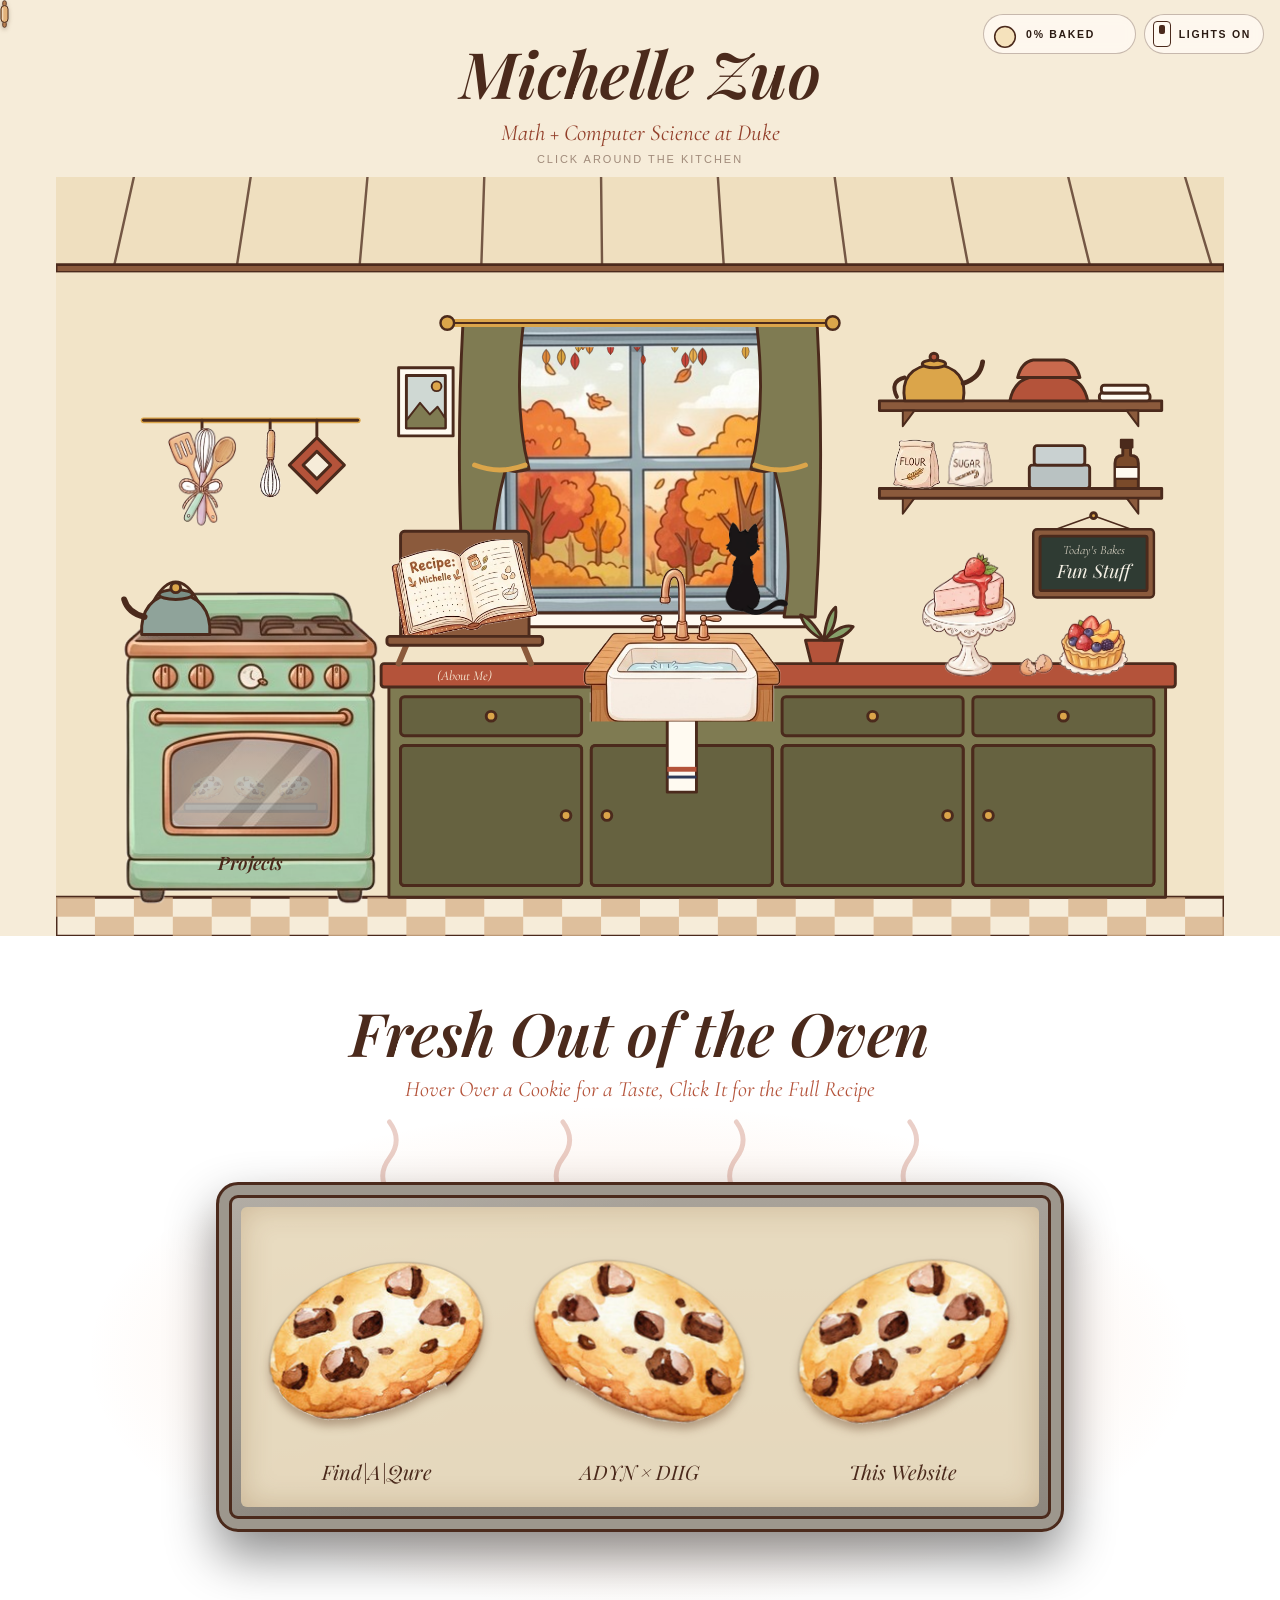
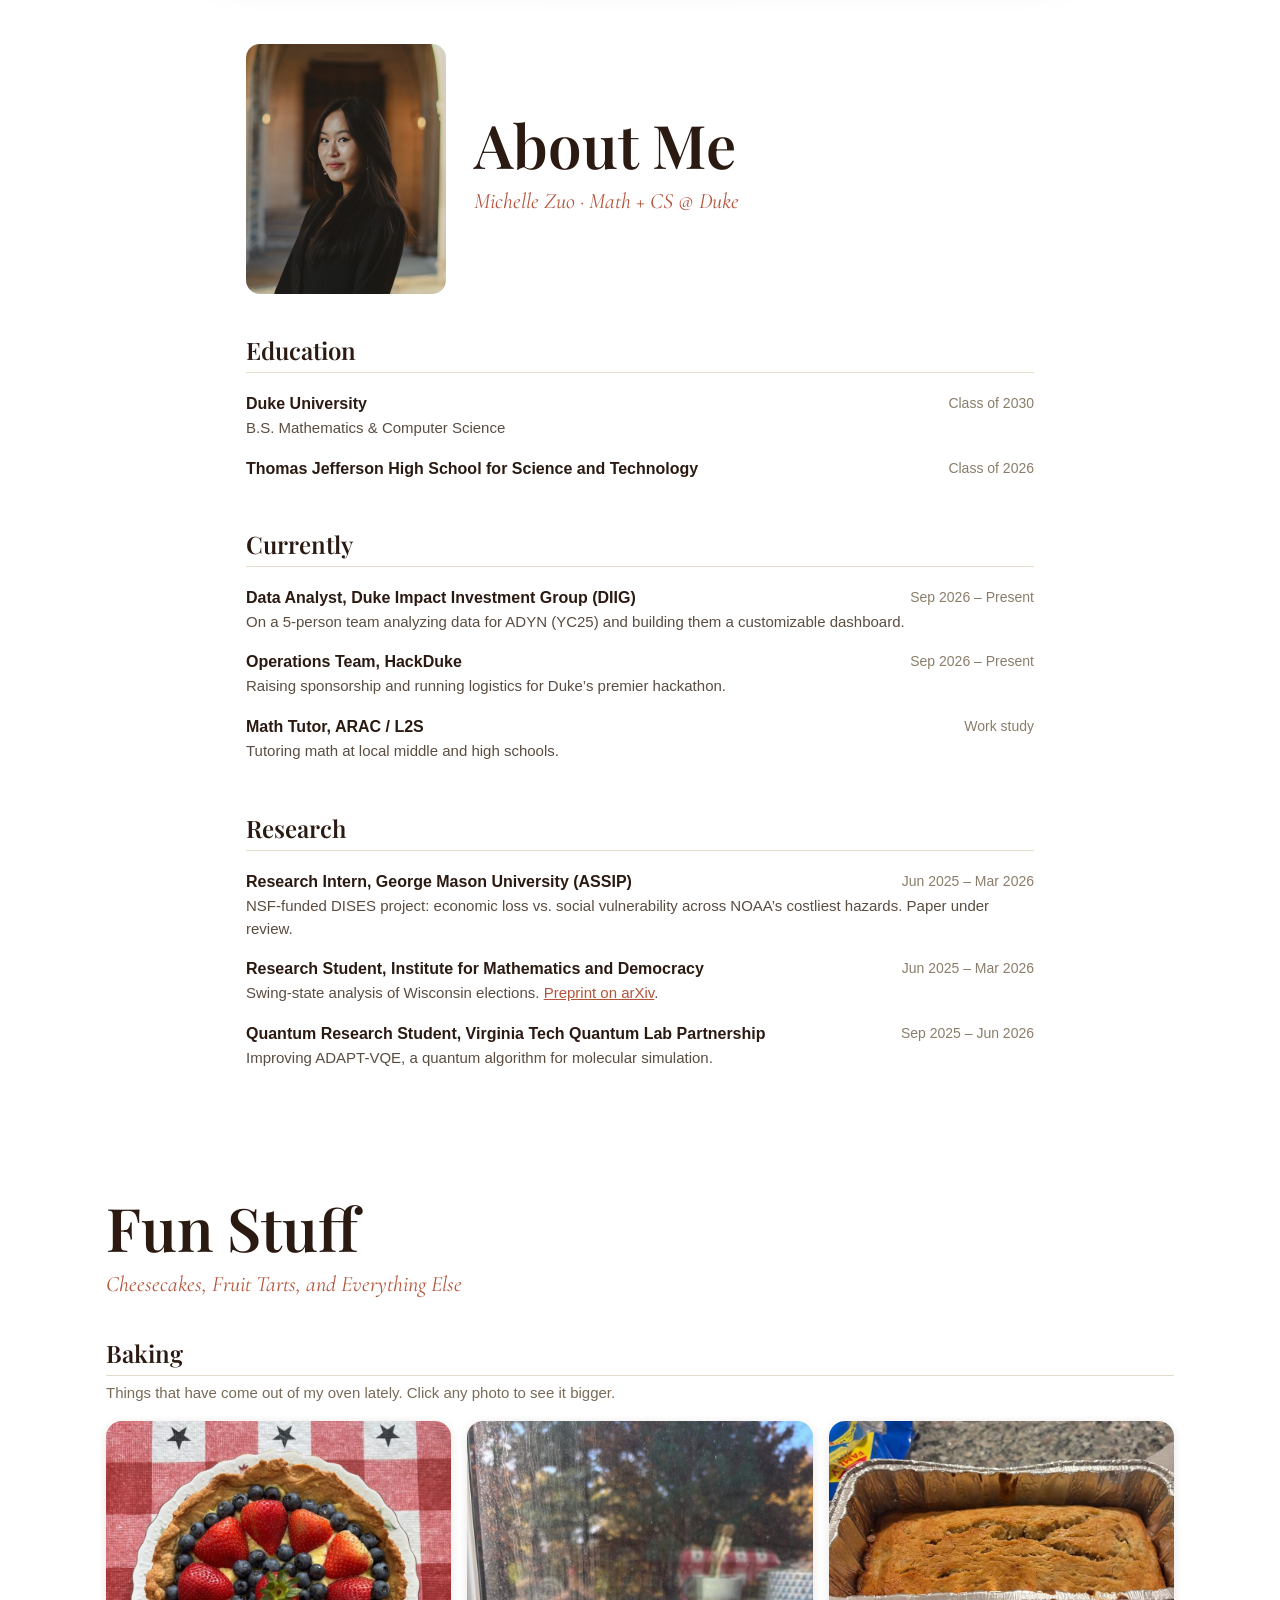
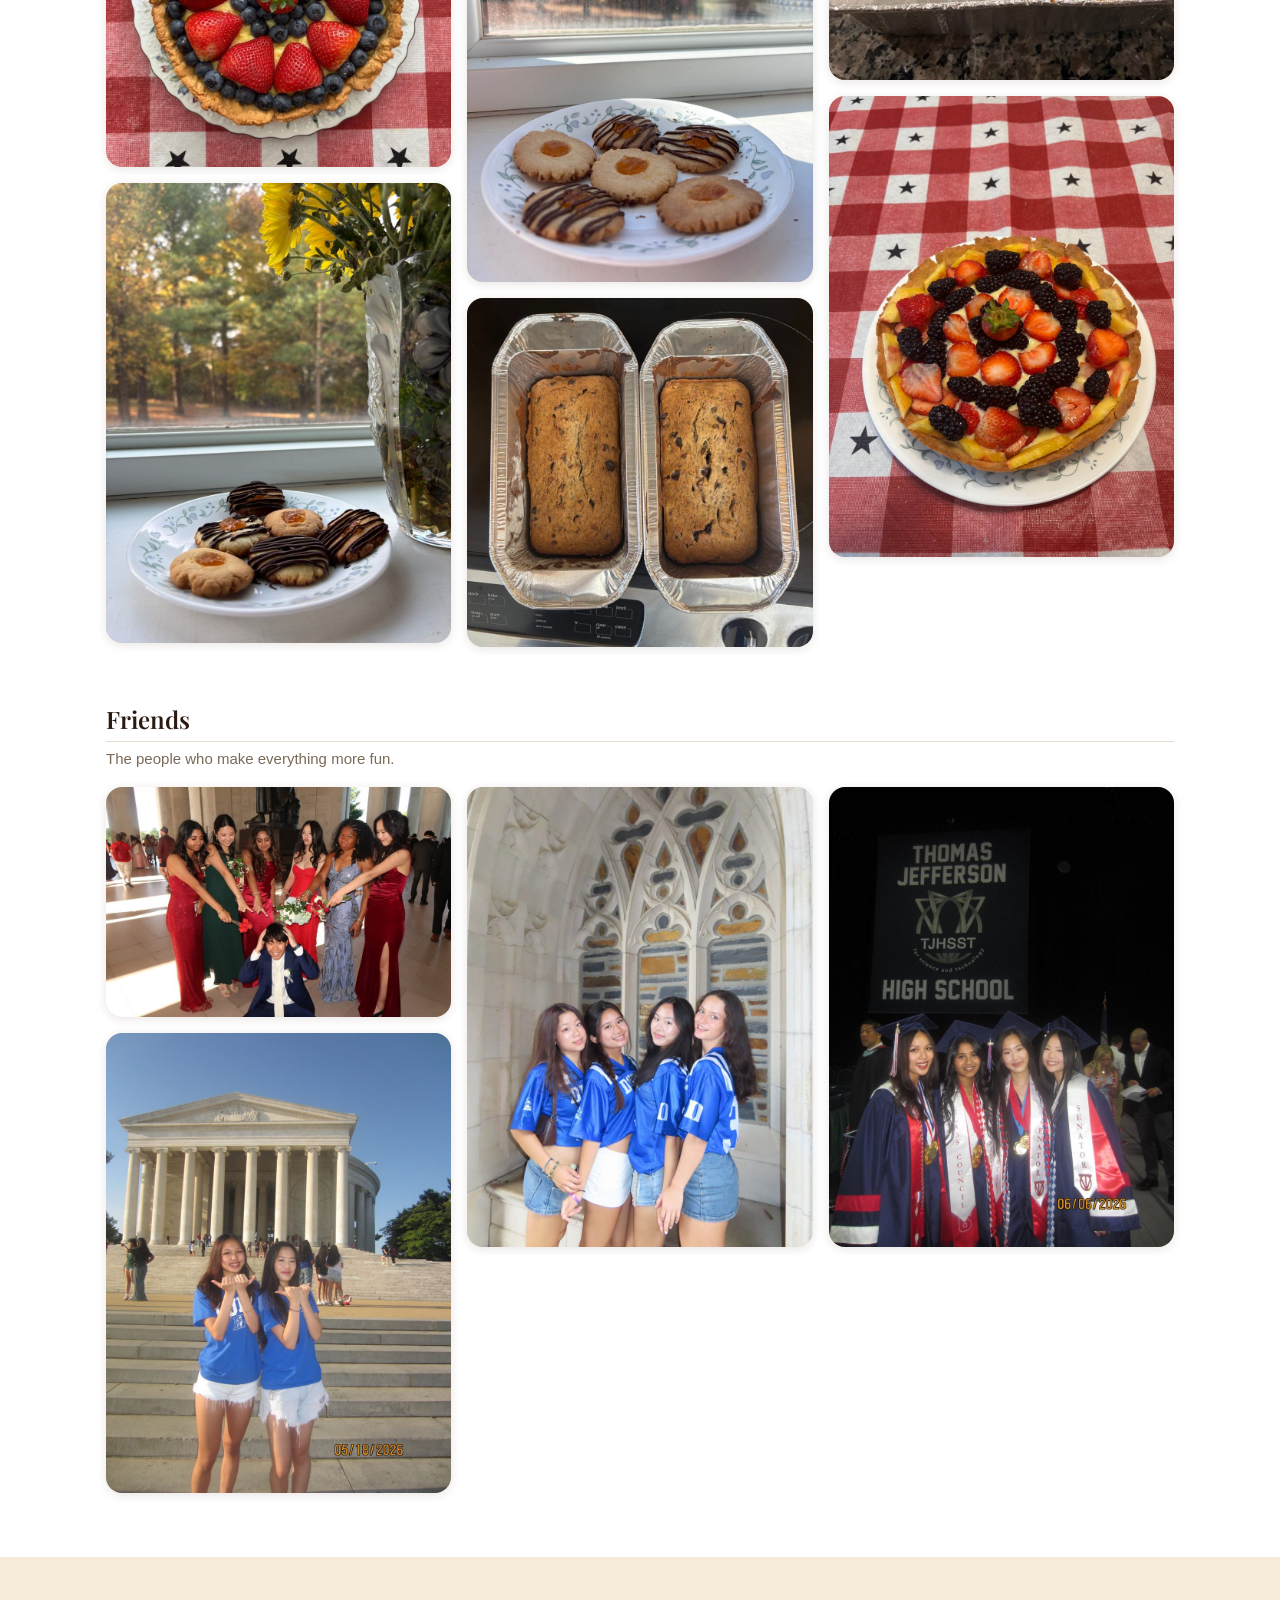
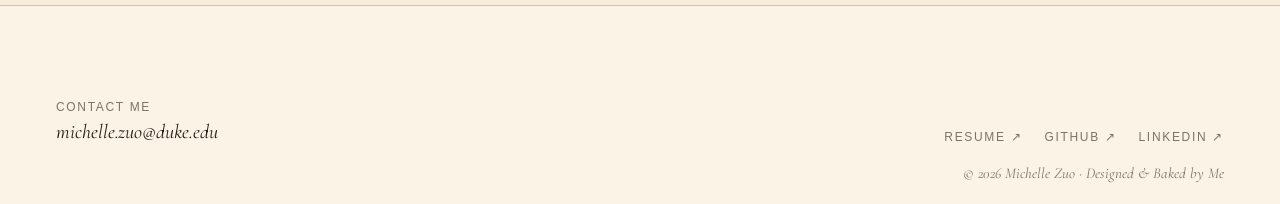
==== commit fac6a992: "Hand-drawn oven, window, sink, black cat, flour and sugar stickers Oven keeps the Projects link and " ====
--- a/index.html
+++ b/index.html
@@ -10,7 +10,7 @@
   <link rel="preconnect" href="https://fonts.gstatic.com" crossorigin>
   <link href="https://fonts.googleapis.com/css2?family=Cormorant+Garamond:ital,wght@0,400;0,500;1,400;1,500&family=Playfair+Display:ital,wght@0,400;0,600;1,400;1,600&display=swap" rel="stylesheet">
   <script>try{if(localStorage.getItem('theme')==='dark')document.documentElement.dataset.theme='dark'}catch(e){}</script>
-  <link rel="stylesheet" href="css/style.css?v=20">
+  <link rel="stylesheet" href="css/style.css?v=21">
 </head>
 <body class="kitchen-page">
 
@@ -33,8 +33,8 @@
           <stop offset=".55" stop-color="#e9772f"/>
           <stop offset="1" stop-color="#7a2a12"/>
         </radialGradient>
-        <clipPath id="glass"><rect x="462" y="177" width="276" height="256"/></clipPath>
-        <clipPath id="ovenWin"><rect x="112" y="556" width="176" height="132" rx="12"/></clipPath>
+        <clipPath id="glass"><rect x="476" y="175" width="248" height="245"/></clipPath>
+        <clipPath id="ovenWin"><rect x="120" y="578" width="160" height="88" rx="10"/></clipPath>
       </defs>
 
       <!-- ceiling planks -->
@@ -77,22 +77,24 @@
       <!-- ============ OVEN → projects ============ -->
       <a id="oven" class="hotspot" href="#projects" aria-label="Open the oven: projects">
         <g class="lift">
-          <!-- back guard + clock -->
-          <rect x="70" y="456" width="260" height="32" rx="4" fill="#efe4cf" class="ol"/>
-          <g fill="var(--cream)" class="ol" stroke-width="2.5">
-            <circle cx="104" cy="472" r="8"/><circle cx="138" cy="472" r="8"/>
-            <circle cx="262" cy="472" r="8"/><circle cx="296" cy="472" r="8"/>
+          <image href="assets/stickers/oven.png" x="70" y="426" width="260" height="320.2"/>
+
+          <!-- cookies baking behind the sticker's glass: faint by default, glowing on hover -->
+          <g clip-path="url(#ovenWin)">
+            <g class="oven-glow">
+              <rect x="120" y="578" width="160" height="88" fill="url(#ovenHeat)"/>
+              <line x1="120" y1="652" x2="280" y2="652" stroke="#6b3a1f" stroke-width="3"/>
+              <rect x="132" y="644" width="136" height="7" rx="2" fill="#9d978d" stroke="var(--line)" stroke-width="2"/>
+              <!-- same watercolor cookie as the projects tray, middle one mirrored -->
+              <image href="assets/cookies/cookie-a.png" x="137" y="610" width="36" height="36"/>
+              <image href="assets/cookies/cookie-a.png" x="182" y="610" width="36" height="36" transform="translate(400 0) scale(-1 1)"/>
+              <image href="assets/cookies/cookie-a.png" x="227" y="610" width="36" height="36"/>
+            </g>
+            <path class="oven-hot" d="M124 660 l12 -6 l12 6 l12 -6 l12 6 l12 -6 l12 6 l12 -6 l12 6 l12 -6 l12 6 l12 -6 l12 6" fill="none" stroke="#ff6a2a" stroke-width="3"/>
           </g>
-          <text x="208" y="478" text-anchor="middle" class="serif" font-size="19" font-weight="600" fill="var(--line)">Projects</text>
-          <line class="uline" x1="176" y1="483" x2="240" y2="483" stroke="var(--terracotta)" stroke-width="2"/>
-
-          <!-- cooktop -->
-          <rect x="66" y="488" width="268" height="12" rx="3" fill="#e2d5ba" class="ol"/>
-          <ellipse cx="135" cy="488" rx="36" ry="5" fill="#3a2a22"/>
-          <ellipse cx="265" cy="488" rx="36" ry="5" fill="#3a2a22"/>
-
-          <!-- kettle -->
-          <g class="ol">
+
+          <!-- kettle on the back-left burner -->
+          <g class="ol" transform="translate(-12 -16)">
             <path d="M100 486 Q98 448 135 443 Q172 448 170 486 Z" fill="#8fa39a"/>
             <path d="M103 468 Q86 464 82 450" fill="none" stroke-width="6" stroke="var(--line)"/>
             <path d="M112 452 Q135 412 158 452" fill="none"/>
@@ -100,34 +102,12 @@
             <circle cx="135" cy="438" r="5" fill="var(--mustard)"/>
           </g>
 
-          <!-- body -->
-          <rect x="70" y="500" width="260" height="240" rx="4" fill="#efe4cf" class="ol"/>
-          <rect x="88" y="518" width="224" height="204" rx="10" fill="#e6d8bd" class="ol"/>
-          <rect x="108" y="530" width="184" height="10" rx="5" fill="var(--mustard)" class="ol" stroke-width="2.5"/>
-
-          <!-- window -->
-          <rect x="112" y="556" width="176" height="132" rx="12" fill="#2a1a12"/>
-          <g clip-path="url(#ovenWin)">
-            <g class="oven-glow">
-              <rect x="112" y="556" width="176" height="132" fill="url(#ovenHeat)"/>
-              <line x1="112" y1="650" x2="288" y2="650" stroke="#6b3a1f" stroke-width="3"/>
-              <rect x="128" y="640" width="144" height="8" rx="2" fill="#9d978d" stroke="var(--line)" stroke-width="2"/>
-              <!-- same watercolor cookie as the projects tray, middle one mirrored -->
-              <image href="assets/cookies/cookie-a.png" x="133" y="609" width="38" height="38"/>
-              <image href="assets/cookies/cookie-a.png" x="181" y="609" width="38" height="38" transform="translate(400 0) scale(-1 1)"/>
-              <image href="assets/cookies/cookie-a.png" x="229" y="609" width="38" height="38"/>
-            </g>
-            <path class="oven-hot" d="M120 676 l12 -6 l12 6 l12 -6 l12 6 l12 -6 l12 6 l12 -6 l12 6 l12 -6 l12 6 l12 -6 l12 6 l12 -6" fill="none" stroke="#ff6a2a" stroke-width="3"/>
-          </g>
-          <rect x="112" y="556" width="176" height="132" rx="12" fill="none" class="ol"/>
-          <path d="M126 566 L150 566" stroke="#fff" stroke-width="3" opacity=".35" stroke-linecap="round"/>
-
-          <!-- feet -->
-          <rect x="84" y="740" width="22" height="6" fill="var(--line)"/>
-          <rect x="294" y="740" width="22" height="6" fill="var(--line)"/>
-        </g>
-
-        <g class="steam" transform="translate(0,0)">
+          <!-- label on the bottom drawer -->
+          <text x="200" y="712" text-anchor="middle" class="serif" font-size="19" font-weight="600" fill="var(--line)">Projects</text>
+          <line class="uline" x1="168" y1="717" x2="232" y2="717" stroke="var(--terracotta)" stroke-width="2"/>
+        </g>
+
+        <g class="steam" transform="translate(0,-16)">
           <path d="M180 440 q-10 -14 0 -28 q10 -14 0 -28"/>
           <path d="M200 440 q-10 -14 0 -28 q10 -14 0 -28"/>
           <path d="M220 440 q-10 -14 0 -28 q10 -14 0 -28"/>
@@ -143,33 +123,12 @@
       </g>
 
       <!-- ============ WINDOW ============ -->
-      <rect x="445" y="160" width="310" height="290" fill="var(--paper)" class="ol"/>
-      <rect x="462" y="177" width="276" height="256" fill="url(#sky)"/>
+      <image href="assets/stickers/window.png" x="445" y="146" width="310" height="302.8"/>
       <g clip-path="url(#glass)">
-        <!-- the moon (only shows when the lights are off) -->
-        <circle class="sun" cx="520" cy="300" r="22" fill="#f4f0e2"/>
-        <!-- far hills -->
-        <path d="M462 433 V352 Q520 322 590 346 Q650 318 738 340 V433 Z" fill="#c98a4b"/>
-        <!-- autumn trees -->
-        <g stroke="var(--line)" stroke-width="2">
-          <path d="M506 390 V352 M618 386 V340 M700 384 V356" stroke-width="4"/>
-          <circle cx="506" cy="346" r="20" fill="#c8453a"/>
-          <circle cx="492" cy="358" r="13" fill="#d9603a"/>
-          <circle cx="618" cy="330" r="24" fill="#e08a3a"/>
-          <circle cx="636" cy="346" r="14" fill="#d9a441"/>
-          <circle cx="700" cy="348" r="18" fill="#b5462f"/>
-        </g>
-        <!-- near field -->
-        <path d="M462 433 V392 Q540 372 610 392 Q680 376 738 388 V433 Z" fill="#a8703d"/>
-        <path d="M462 433 V414 Q560 400 640 414 Q700 406 738 412 V433 Z" fill="#8f5c32"/>
+        <!-- night sky + moon (only show when the lights are off) -->
+        <rect class="night-glass" x="476" y="175" width="248" height="245" fill="#1b2340"/>
+        <circle class="sun" cx="530" cy="230" r="20" fill="#f4f0e2"/>
         <g class="leaves" id="leaves"></g>
-      </g>
-      <g class="ol" fill="none">
-        <rect x="462" y="177" width="276" height="256"/>
-        <line x1="600" y1="177" x2="600" y2="433" stroke-width="7" stroke="var(--paper)"/>
-        <line x1="462" y1="305" x2="738" y2="305" stroke-width="7" stroke="var(--paper)"/>
-        <line x1="531" y1="177" x2="531" y2="433" stroke-width="3"/>
-        <line x1="669" y1="177" x2="669" y2="433" stroke-width="3"/>
       </g>
       <!-- sill -->
       <rect x="428" y="448" width="344" height="14" fill="var(--paper)" class="ol"/>
@@ -188,27 +147,19 @@
         <circle cx="798" cy="150" r="7" fill="var(--mustard)" stroke-width="2.5"/>
       </g>
 
-      <!-- cat on sill -->
-      <g class="ol" stroke-width="2.5">
-        <path class="tail" d="M710 444 Q740 450 748 432" fill="none" stroke="#7a7268" stroke-width="7"/>
-        <ellipse cx="690" cy="423" rx="24" ry="26" fill="#8c8479"/>
-        <path d="M676 382 L678 362 L690 375 Z" fill="#8c8479"/>
-        <path d="M704 382 L702 362 L690 375 Z" fill="#8c8479"/>
-        <circle cx="690" cy="389" r="16" fill="#8c8479"/>
-        <path d="M680 410 q10 4 20 0 M682 422 q8 3 16 0" fill="none" stroke="#6e675e" stroke-width="2"/>
-      </g>
+      <!-- cat on sill, looking out -->
+      <image href="assets/stickers/cat.png" x="688" y="355" width="64" height="95"/>
 
       <!-- ============ COUNTER + CABINETS ============ -->
       <rect x="342" y="522" width="798" height="218" fill="var(--olive)" class="ol"/>
       <!-- drawers -->
       <g class="ol" fill="var(--olive-dark)" stroke-width="2.5">
         <rect x="354" y="534" width="186" height="40" rx="4"/>
-        <rect x="550" y="534" width="186" height="40" rx="4"/>
         <rect x="746" y="534" width="186" height="40" rx="4"/>
         <rect x="942" y="534" width="186" height="40" rx="4"/>
       </g>
       <g fill="var(--mustard)" class="ol" stroke-width="2">
-        <circle cx="447" cy="554" r="5"/><circle cx="643" cy="554" r="5"/>
+        <circle cx="447" cy="554" r="5"/>
         <circle cx="839" cy="554" r="5"/><circle cx="1035" cy="554" r="5"/>
       </g>
 
@@ -278,19 +229,13 @@
 
       <!-- ============ SINK (easter egg: tap it) ============ -->
       <g id="sink" class="hotspot" role="button" tabindex="0" aria-label="Turn the tap on or off" aria-pressed="false">
-        <rect x="500" y="496" width="200" height="8" rx="3" fill="#8e9a9a" class="ol" stroke-width="2.5"/>
-        <path d="M600 498 V452 Q600 436 616 436 H634 Q648 436 648 450 V460" fill="none" stroke="var(--line)" stroke-width="15" stroke-linecap="round"/>
-        <path d="M600 498 V452 Q600 436 616 436 H634 Q648 436 648 450 V460" fill="none" stroke="#c9d1d1" stroke-width="9" stroke-linecap="round"/>
-        <g class="ol" fill="#c9d1d1" stroke-width="2.5">
-          <rect x="570" y="484" width="16" height="12" rx="3"/>
-          <rect x="614" y="484" width="16" height="12" rx="3"/>
-        </g>
+        <image href="assets/stickers/sink.png" x="542" y="401.6" width="202.2" height="157.8"/>
         <g class="water">
-          <line x1="648" y1="466" x2="648" y2="498" stroke="#9fd0e6" stroke-width="5" stroke-dasharray="8 4" stroke-linecap="round"/>
-        </g>
-      </g>
-      <!-- mug + plant on counter -->
-      <g class="ol" stroke-width="2.5">
+          <line x1="625" y1="442" x2="625" y2="498" stroke="#9fd0e6" stroke-width="6" stroke-dasharray="8 4" stroke-linecap="round"/>
+        </g>
+      </g>
+      <!-- plant on counter -->
+      <g class="ol" stroke-width="2.5" transform="translate(48 0)">
         <path d="M722 476 H760 L754 500 H728 Z" fill="var(--terracotta)"/>
         <path d="M741 476 q-14 -24 -24 -26 q4 16 24 26 q2 -26 12 -34 q2 20 -12 34 q18 -18 30 -14 q-10 14 -30 14" fill="#86a06a"/>
       </g>
@@ -316,17 +261,9 @@
         <rect x="1072" y="222" width="52" height="8" rx="3" fill="var(--paper)"/>
         <rect x="1074" y="214" width="48" height="8" rx="3" fill="var(--paper)"/>
       </g>
-      <!-- flour + sugar jars -->
-      <g class="ol" stroke-width="2.5">
-        <rect x="862" y="272" width="46" height="48" rx="6" fill="#f3ebdc"/>
-        <rect x="860" y="264" width="50" height="10" rx="3" fill="var(--wood)"/>
-        <rect x="862" y="290" width="46" height="30" rx="6" fill="#fffaf1" stroke="none" opacity=".9"/>
-        <rect x="920" y="280" width="42" height="40" rx="6" fill="#f3ebdc"/>
-        <rect x="918" y="272" width="46" height="10" rx="3" fill="var(--wood)"/>
-        <rect x="920" y="300" width="42" height="20" rx="6" fill="#e8d7b8" stroke="none"/>
-      </g>
-      <text x="885" y="302" text-anchor="middle" class="serif" font-size="12" fill="var(--line)">Flour</text>
-      <text x="941" y="304" text-anchor="middle" class="serif" font-size="12" fill="var(--line)">Sugar</text>
+      <!-- flour + sugar bags -->
+      <image href="assets/stickers/flour.png" x="860" y="270" width="48.4" height="50"/>
+      <image href="assets/stickers/sugar.png" x="916" y="270" width="46.2" height="50"/>
 
       <!-- cake tins + vanilla on the shelf -->
       <g class="ol" stroke-width="2.5">
@@ -530,7 +467,7 @@
     const leafColors = ['#c8453a', '#e08a3a', '#d9a441', '#b5462f', '#e9b04f'];
     for (let i = 0; i < 18; i++) {
       const g = document.createElementNS('http://www.w3.org/2000/svg', 'g');
-      g.setAttribute('transform', `translate(${462 + Math.random() * 276} ${160 + Math.random() * 30}) scale(${0.8 + Math.random() * 0.7})`);
+      g.setAttribute('transform', `translate(${476 + Math.random() * 248} ${160 + Math.random() * 30}) scale(${0.8 + Math.random() * 0.7})`);
       const leaf = document.createElementNS('http://www.w3.org/2000/svg', 'path');
       leaf.setAttribute('d', 'M0 -6 Q6 0 0 6 Q-6 0 0 -6 Z M0 -6 V6');
       leaf.setAttribute('fill', leafColors[i % leafColors.length]);
--- a/css/style.css
+++ b/css/style.css
@@ -683,6 +683,8 @@
 #sky stop { transition: stop-color .5s ease; }
 :root[data-theme="dark"] #sky stop:first-child { stop-color: #1b2340; }
 :root[data-theme="dark"] #sky stop:last-child  { stop-color: #4a4a6a; }
+.night-glass { opacity: 0; transition: opacity .5s ease; }
+:root[data-theme="dark"] .night-glass { opacity: .6; }
 .sun { opacity: 0; transition: opacity .5s ease; }
 :root[data-theme="dark"] .sun { opacity: .95; }
 :root[data-theme="dark"] .oven-glow { opacity: .6; }  /* the oven is the nightlight */
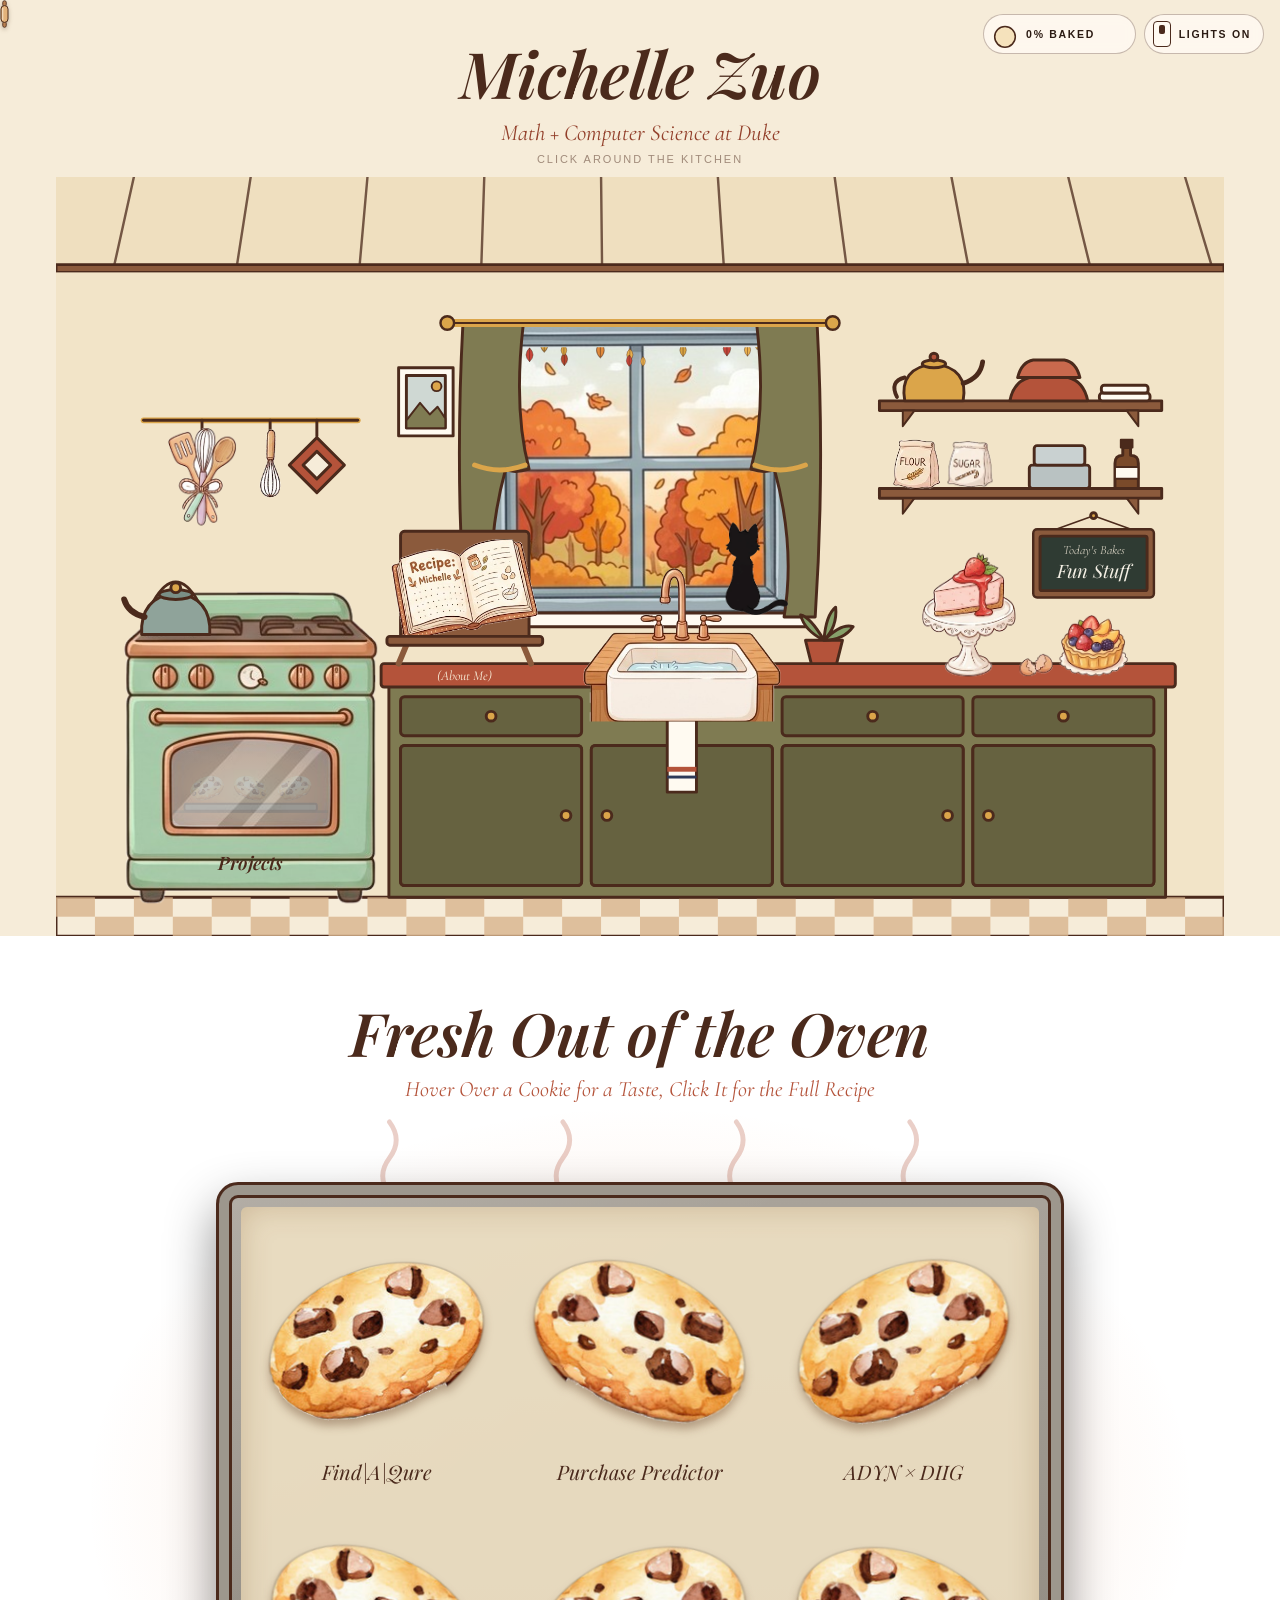
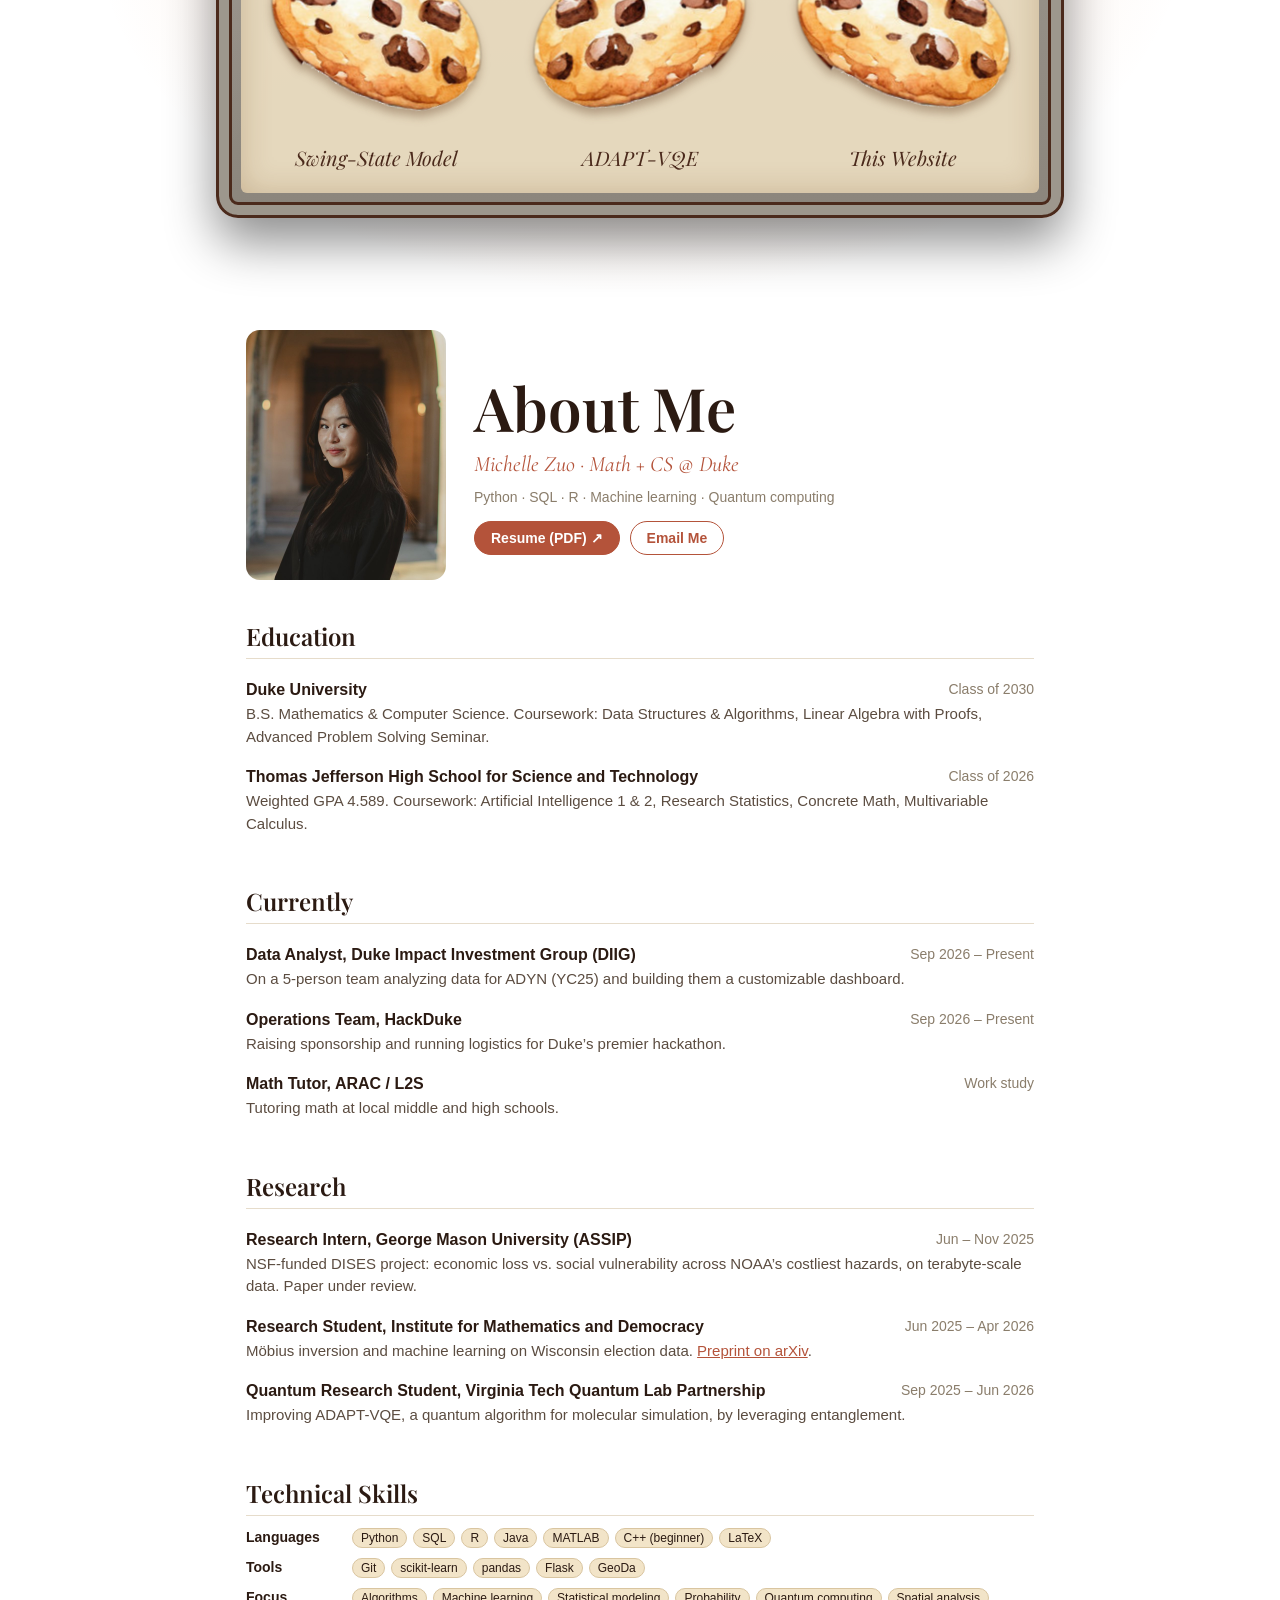
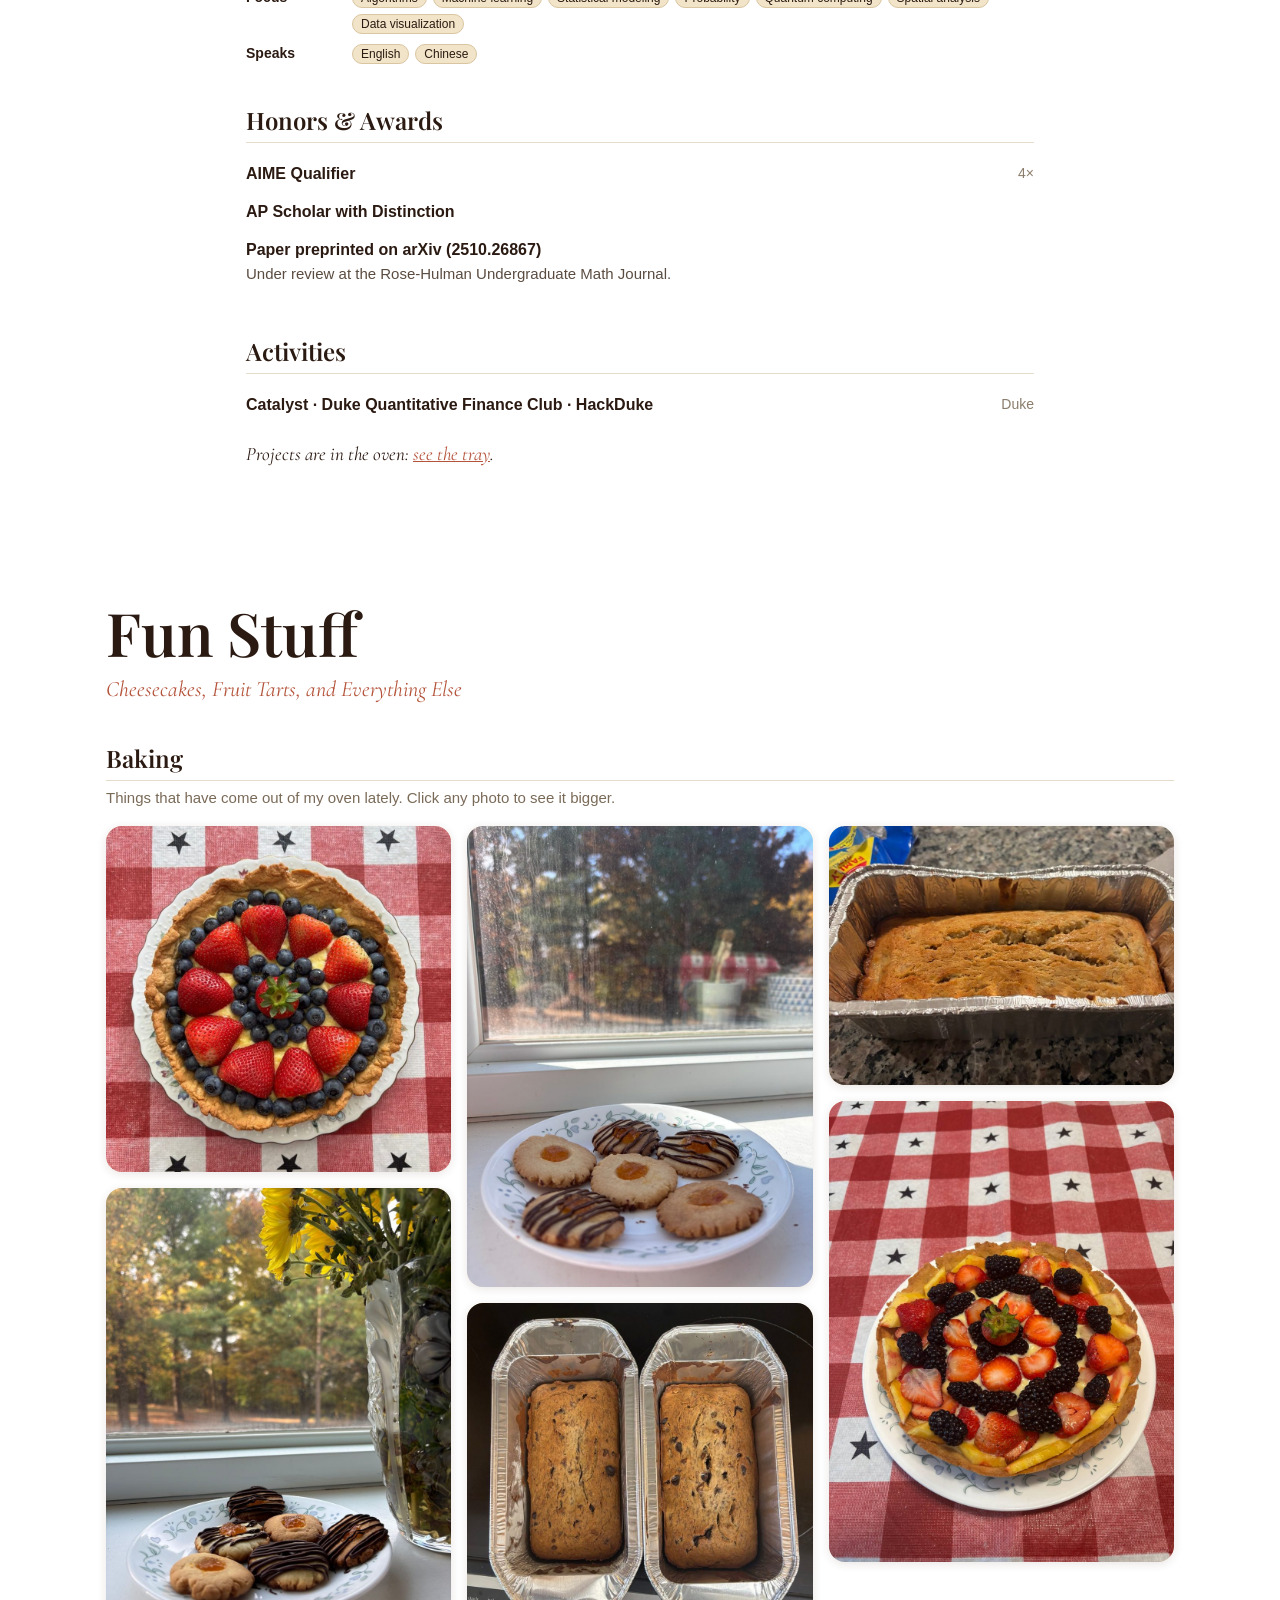
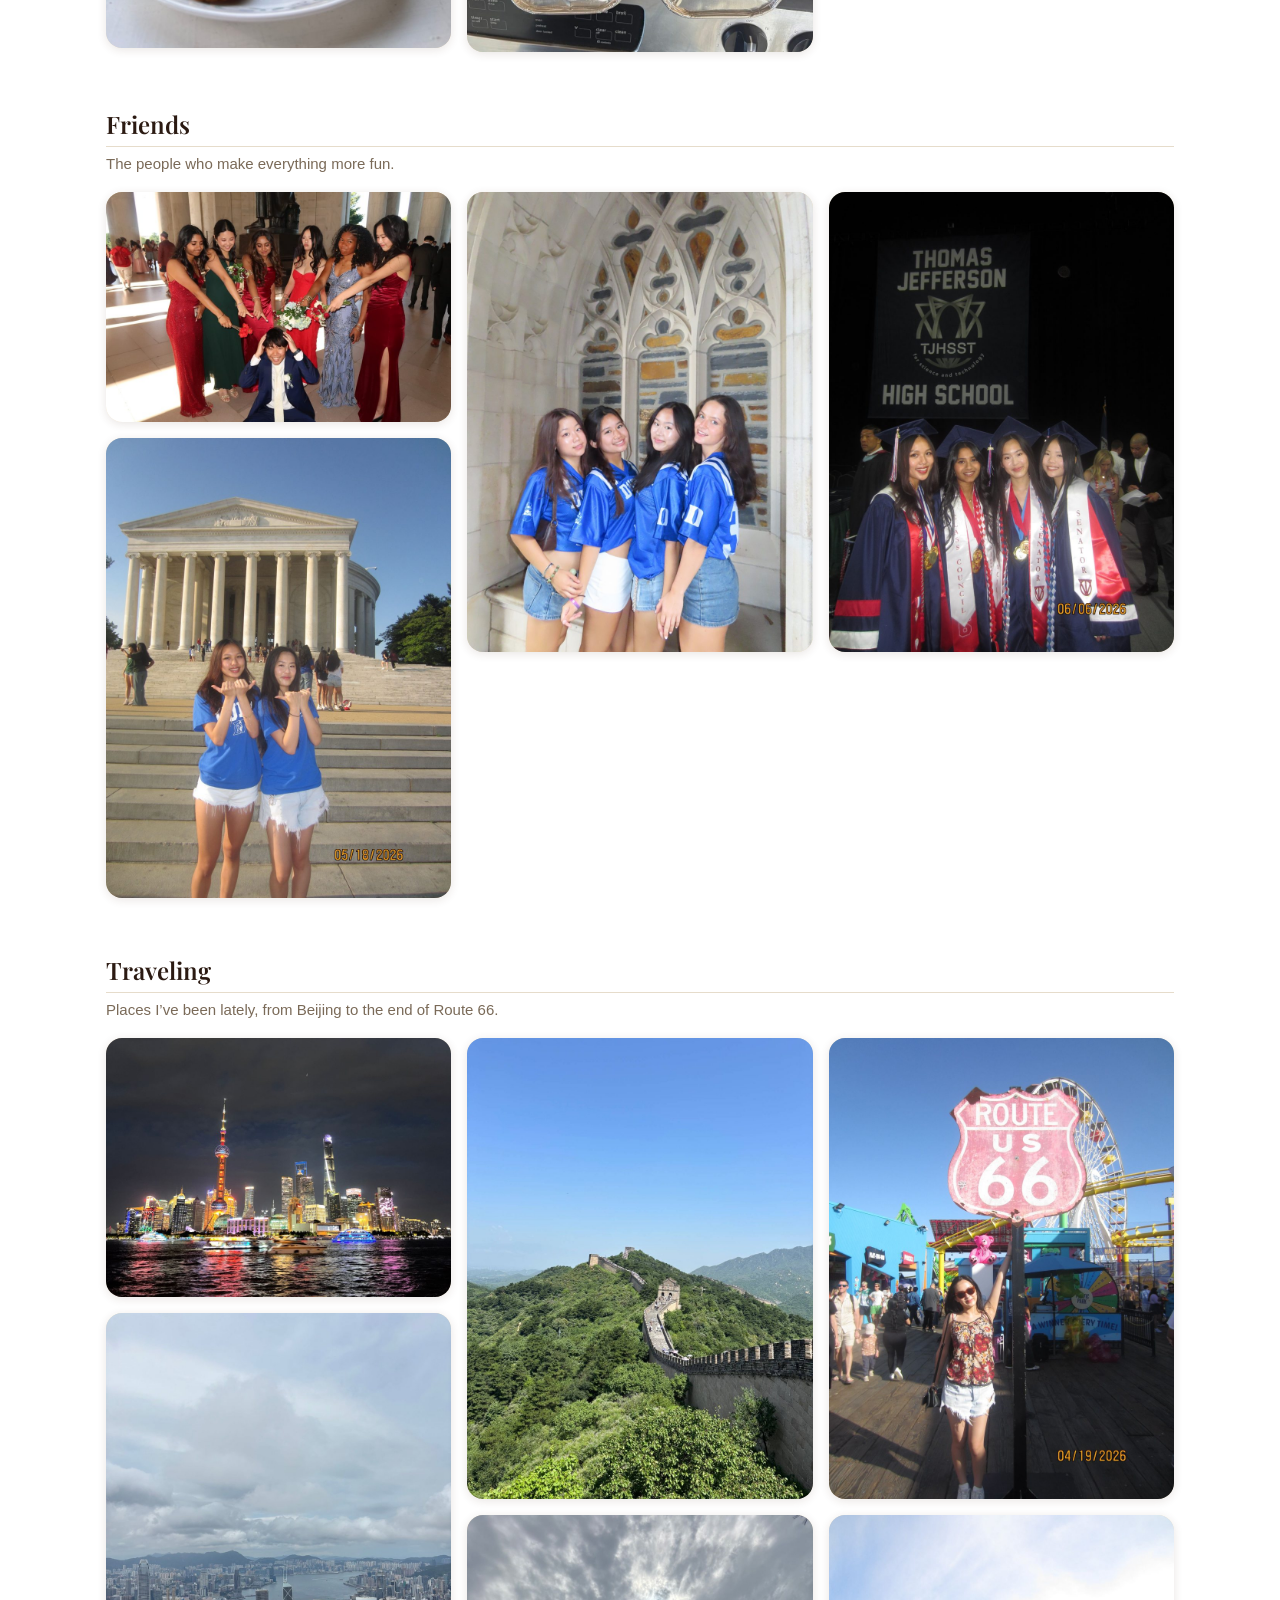
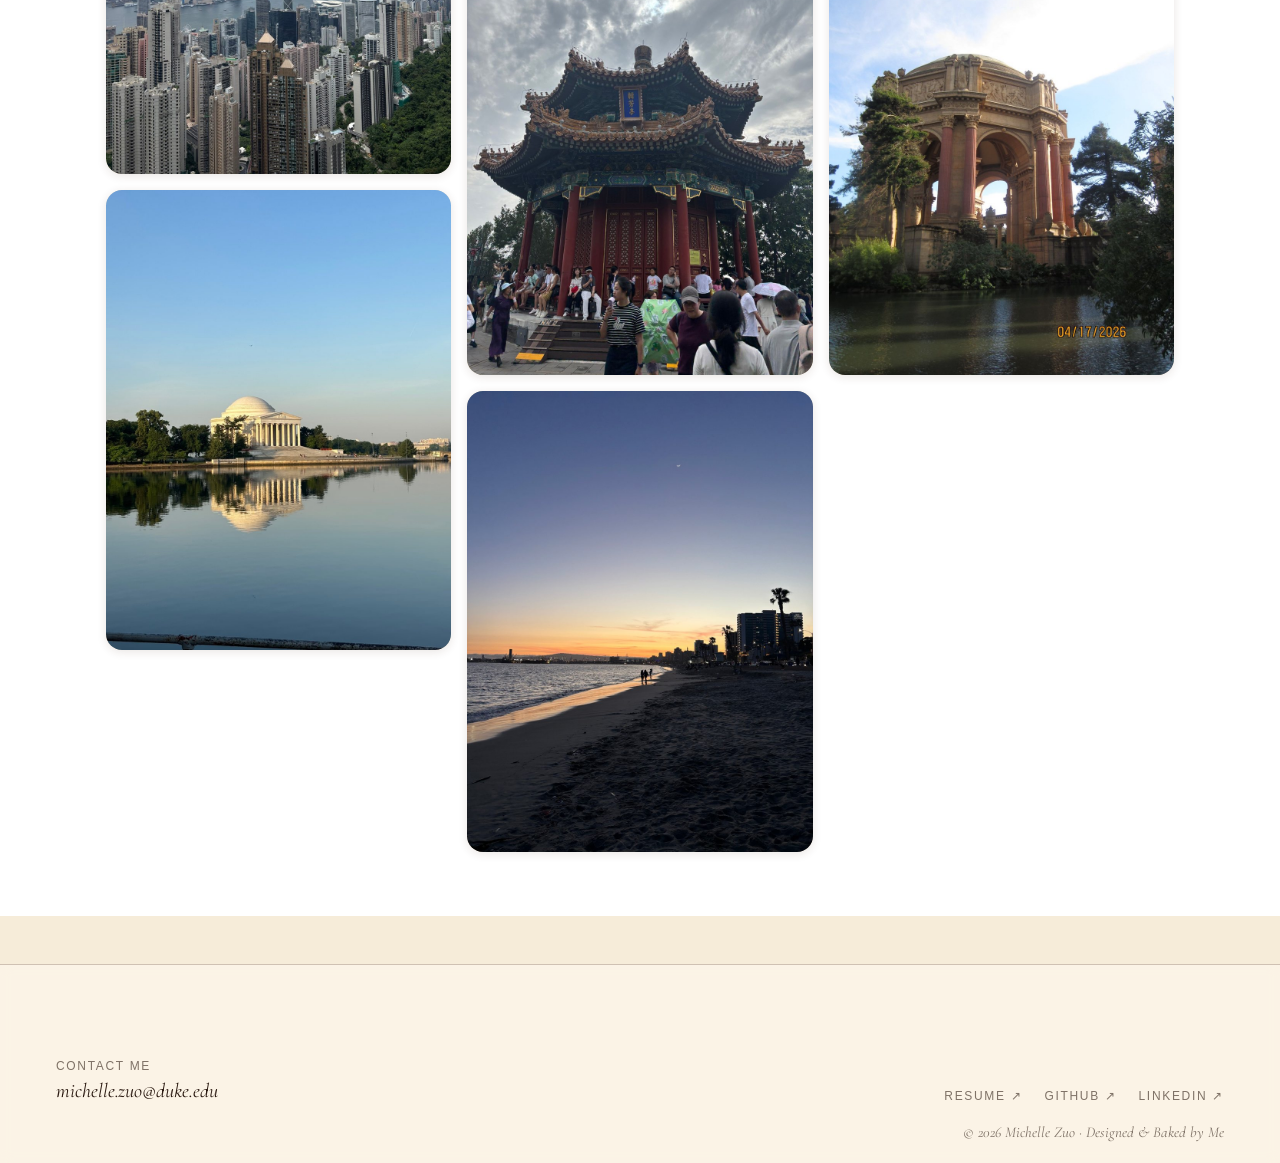
==== commit b584b804: "New resume, six projects, travel board, recruiter-friendly About, wagging cat tail - Projects tray: " ====
--- a/index.html
+++ b/index.html
@@ -10,7 +10,7 @@
   <link rel="preconnect" href="https://fonts.gstatic.com" crossorigin>
   <link href="https://fonts.googleapis.com/css2?family=Cormorant+Garamond:ital,wght@0,400;0,500;1,400;1,500&family=Playfair+Display:ital,wght@0,400;0,600;1,400;1,600&display=swap" rel="stylesheet">
   <script>try{if(localStorage.getItem('theme')==='dark')document.documentElement.dataset.theme='dark'}catch(e){}</script>
-  <link rel="stylesheet" href="css/style.css?v=21">
+  <link rel="stylesheet" href="css/style.css?v=23">
 </head>
 <body class="kitchen-page">
 
@@ -148,6 +148,8 @@
       </g>
 
       <!-- cat on sill, looking out -->
+      <!-- tail is its own layer behind the body so it can wag; it pivots where it leaves the body -->
+      <image class="tail" href="assets/stickers/cat-tail.png" x="688" y="355" width="64" height="95"/>
       <image href="assets/stickers/cat.png" x="688" y="355" width="64" height="95"/>
 
       <!-- ============ COUNTER + CABINETS ============ -->
@@ -357,6 +359,11 @@
         <div>
           <h2 id="about-h" class="big">About Me</h2>
           <p class="kicker">Michelle Zuo · Math + CS @ Duke</p>
+          <p class="quick-facts">Python · SQL · R · Machine learning · Quantum computing</p>
+          <div class="about-actions">
+            <a class="btn" href="assets/resume.pdf" target="_blank" rel="noopener">Resume (PDF) ↗</a>
+            <a class="btn ghost" href="mailto:michelle.zuo@duke.edu">Email Me</a>
+          </div>
         </div>
       </div>
 
@@ -365,11 +372,12 @@
         <li>
           <span class="what">Duke University</span>
           <span class="when">Class of 2030</span>
-          <span class="detail">B.S. Mathematics &amp; Computer Science</span>
+          <span class="detail">B.S. Mathematics &amp; Computer Science. Coursework: Data Structures &amp; Algorithms, Linear Algebra with Proofs, Advanced Problem Solving Seminar.</span>
         </li>
         <li>
           <span class="what">Thomas Jefferson High School for Science and Technology</span>
           <span class="when">Class of 2026</span>
+          <span class="detail">Weighted GPA 4.589. Coursework: Artificial Intelligence 1 &amp; 2, Research Statistics, Concrete Math, Multivariable Calculus.</span>
         </li>
       </ul>
 
@@ -396,20 +404,57 @@
       <ul class="entries">
         <li>
           <span class="what">Research Intern, George Mason University (ASSIP)</span>
-          <span class="when">Jun 2025 – Mar 2026</span>
-          <span class="detail">NSF-funded DISES project: economic loss vs. social vulnerability across NOAA’s costliest hazards. Paper under review.</span>
+          <span class="when">Jun – Nov 2025</span>
+          <span class="detail">NSF-funded DISES project: economic loss vs. social vulnerability across NOAA’s costliest hazards, on terabyte-scale data. Paper under review.</span>
         </li>
         <li>
           <span class="what">Research Student, Institute for Mathematics and Democracy</span>
-          <span class="when">Jun 2025 – Mar 2026</span>
-          <span class="detail">Swing-state analysis of Wisconsin elections. <a href="https://arxiv.org/abs/2510.26867" target="_blank" rel="noopener">Preprint on arXiv</a>.</span>
+          <span class="when">Jun 2025 – Apr 2026</span>
+          <span class="detail">Möbius inversion and machine learning on Wisconsin election data. <a href="https://arxiv.org/abs/2510.26867" target="_blank" rel="noopener">Preprint on arXiv</a>.</span>
         </li>
         <li>
           <span class="what">Quantum Research Student, Virginia Tech Quantum Lab Partnership</span>
           <span class="when">Sep 2025 – Jun 2026</span>
-          <span class="detail">Improving ADAPT-VQE, a quantum algorithm for molecular simulation.</span>
+          <span class="detail">Improving ADAPT-VQE, a quantum algorithm for molecular simulation, by leveraging entanglement.</span>
         </li>
       </ul>
+
+      <h2>Technical Skills</h2>
+      <dl class="skills">
+        <dt>Languages</dt>
+        <dd class="chips"><span>Python</span><span>SQL</span><span>R</span><span>Java</span><span>MATLAB</span><span>C++ (beginner)</span><span>LaTeX</span></dd>
+        <dt>Tools</dt>
+        <dd class="chips"><span>Git</span><span>scikit-learn</span><span>pandas</span><span>Flask</span><span>GeoDa</span></dd>
+        <dt>Focus</dt>
+        <dd class="chips"><span>Algorithms</span><span>Machine learning</span><span>Statistical modeling</span><span>Probability</span><span>Quantum computing</span><span>Spatial analysis</span><span>Data visualization</span></dd>
+        <dt>Speaks</dt>
+        <dd class="chips"><span>English</span><span>Chinese</span></dd>
+      </dl>
+
+      <h2>Honors &amp; Awards</h2>
+      <ul class="entries">
+        <li>
+          <span class="what">AIME Qualifier</span>
+          <span class="when">4×</span>
+        </li>
+        <li>
+          <span class="what">AP Scholar with Distinction</span>
+        </li>
+        <li>
+          <span class="what">Paper preprinted on arXiv (2510.26867)</span>
+          <span class="detail">Under review at the Rose-Hulman Undergraduate Math Journal.</span>
+        </li>
+      </ul>
+
+      <h2>Activities</h2>
+      <ul class="entries">
+        <li>
+          <span class="what">Catalyst · Duke Quantitative Finance Club · HackDuke</span>
+          <span class="when">Duke</span>
+        </li>
+      </ul>
+
+      <p class="detail-note">Projects are in the oven: <a href="#projects">see the tray</a>.</p>
     </section>
 
     <section id="fun" class="plain wide" aria-labelledby="fun-h">
@@ -426,6 +471,12 @@
         <h2 id="friends-h">Friends</h2>
         <p class="board-note">The people who make everything more fun.</p>
         <div class="board" data-board="friends"></div>
+      </div>
+
+      <div class="board-group">
+        <h2 id="travel-h">Traveling</h2>
+        <p class="board-note">Places I’ve been lately, from Beijing to the end of Route 66.</p>
+        <div class="board" data-board="travel"></div>
       </div>
     </section>
   </div>
@@ -501,8 +552,8 @@
       if (e.key === 'Enter' || e.key === ' ') { e.preventDefault(); toggle(); }
     });
   </script>
-  <script src="js/projects.js?v=20"></script>
-  <script src="js/fun.js?v=20"></script>
+  <script src="js/projects.js?v=21"></script>
+  <script src="js/fun.js?v=21"></script>
   <script src="js/progress.js?v=20"></script>
   <script src="js/theme.js?v=20"></script>
 </body>
--- a/css/style.css
+++ b/css/style.css
@@ -181,8 +181,19 @@
 @keyframes pour { to { stroke-dashoffset: -24; } }
 
 /* cat tail wiggle */
-.tail { transform-box: fill-box; transform-origin: 0% 0%; animation: wag 3s ease-in-out infinite; }
-@keyframes wag { 0%,100% { transform: rotate(0); } 50% { transform: rotate(8deg); } }
+.tail { transform-box: view-box; transform-origin: 730.7px 443.2px; animation: wag 4.5s ease-in-out infinite; }
+/* a slow sway, then a quick little shake */
+@keyframes wag {
+  0%, 100% { transform: rotate(0); }
+  20%  { transform: rotate(-9deg); }
+  40%  { transform: rotate(5deg); }
+  55%  { transform: rotate(0); }
+  60%  { transform: rotate(-6deg); }
+  64%  { transform: rotate(5deg); }
+  68%  { transform: rotate(-6deg); }
+  72%  { transform: rotate(5deg); }
+  78%  { transform: rotate(0); }
+}
 
 /* text menu for small screens / screen readers */
 .menu-list {
@@ -273,6 +284,31 @@
 .entries .detail a,
 .detail-note a { color: var(--terracotta); }
 .detail-note { margin-top: 18px; font-family: var(--f-serif); font-style: italic; font-size: 19px; }
+/* recruiter-friendly bits on the about page */
+.quick-facts { margin: -20px 0 16px; font-size: 14px; color: #8a7d6b; }
+.about-actions { display: flex; flex-wrap: wrap; gap: 10px; }
+.btn {
+  display: inline-block;
+  padding: 8px 16px;
+  border-radius: 999px;
+  border: 1.5px solid var(--terracotta);
+  background: var(--terracotta);
+  color: #fff;
+  font-size: 14px;
+  font-weight: 600;
+  text-decoration: none;
+}
+.btn.ghost { background: none; color: var(--terracotta); }
+.btn:hover, .btn:focus-visible { filter: brightness(1.08); }
+.skills {
+  display: grid;
+  grid-template-columns: 90px 1fr;
+  gap: 10px 16px;
+  margin: 0;
+  align-items: baseline;
+}
+.skills dt { font-weight: 600; font-size: 14px; }
+.skills dd { margin: 0; }
 .tbd {
   font-family: var(--f-serif);
   font-style: italic;
@@ -283,6 +319,8 @@
   .about-top { grid-template-columns: 1fr; }
   .photo-slot, .photo { max-width: 220px; }
   .entries li { grid-template-columns: 1fr; }
+  .skills { grid-template-columns: 1fr; gap: 4px; }
+  .skills dd { margin-bottom: 8px; }
 }
 
 /* ---------- projects / baking tray ---------- */
@@ -716,6 +754,8 @@
 :root[data-theme="dark"] .card .card-meta,
 :root[data-theme="dark"] .recipe-meta { color: #a8987f; }
 :root[data-theme="dark"] .chips span { background: #3a2d24; border-color: #5a4535; color: #efe3cf; }
+:root[data-theme="dark"] .quick-facts { color: #a8987f; }
+:root[data-theme="dark"] .btn.ghost { color: #e39b76; border-color: #e39b76; }
 :root[data-theme="dark"] .links a,
 :root[data-theme="dark"] .card .card-hint,
 :root[data-theme="dark"] .recipe-kicker { color: #e39b76; }
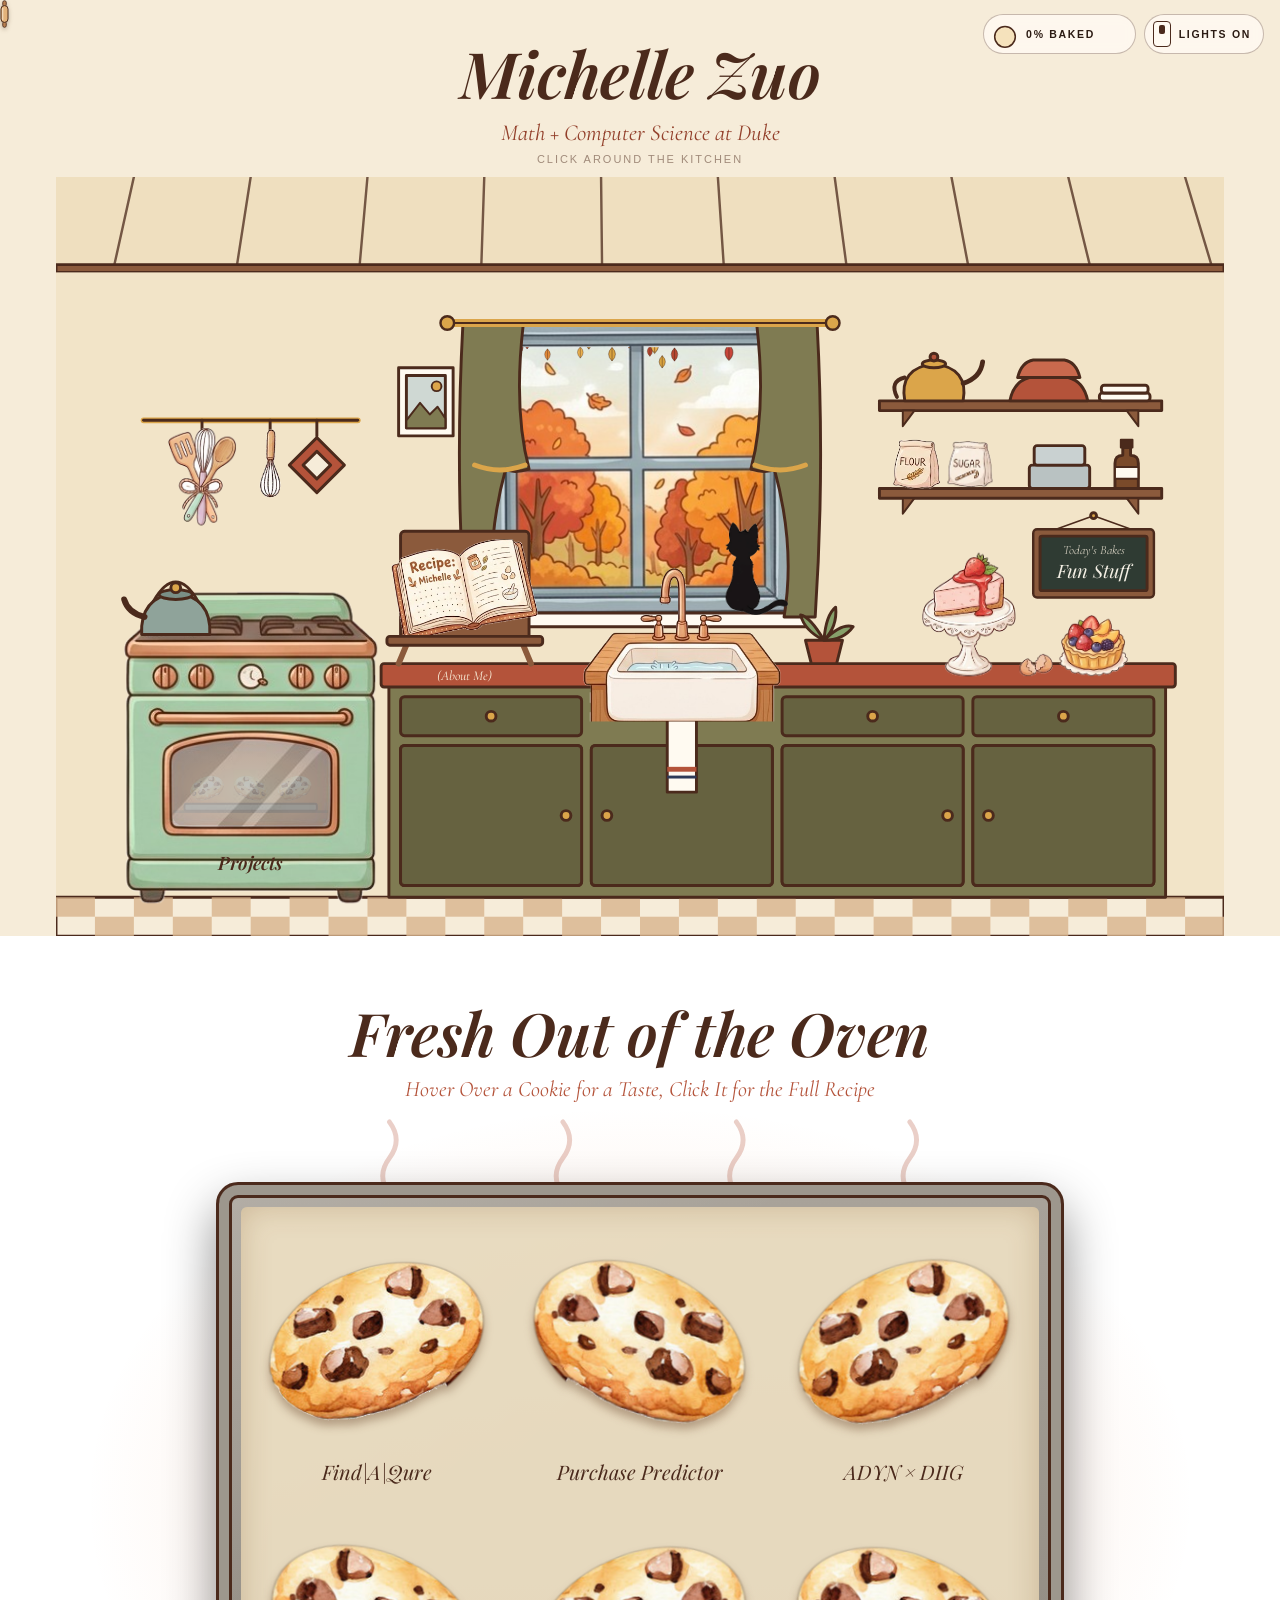
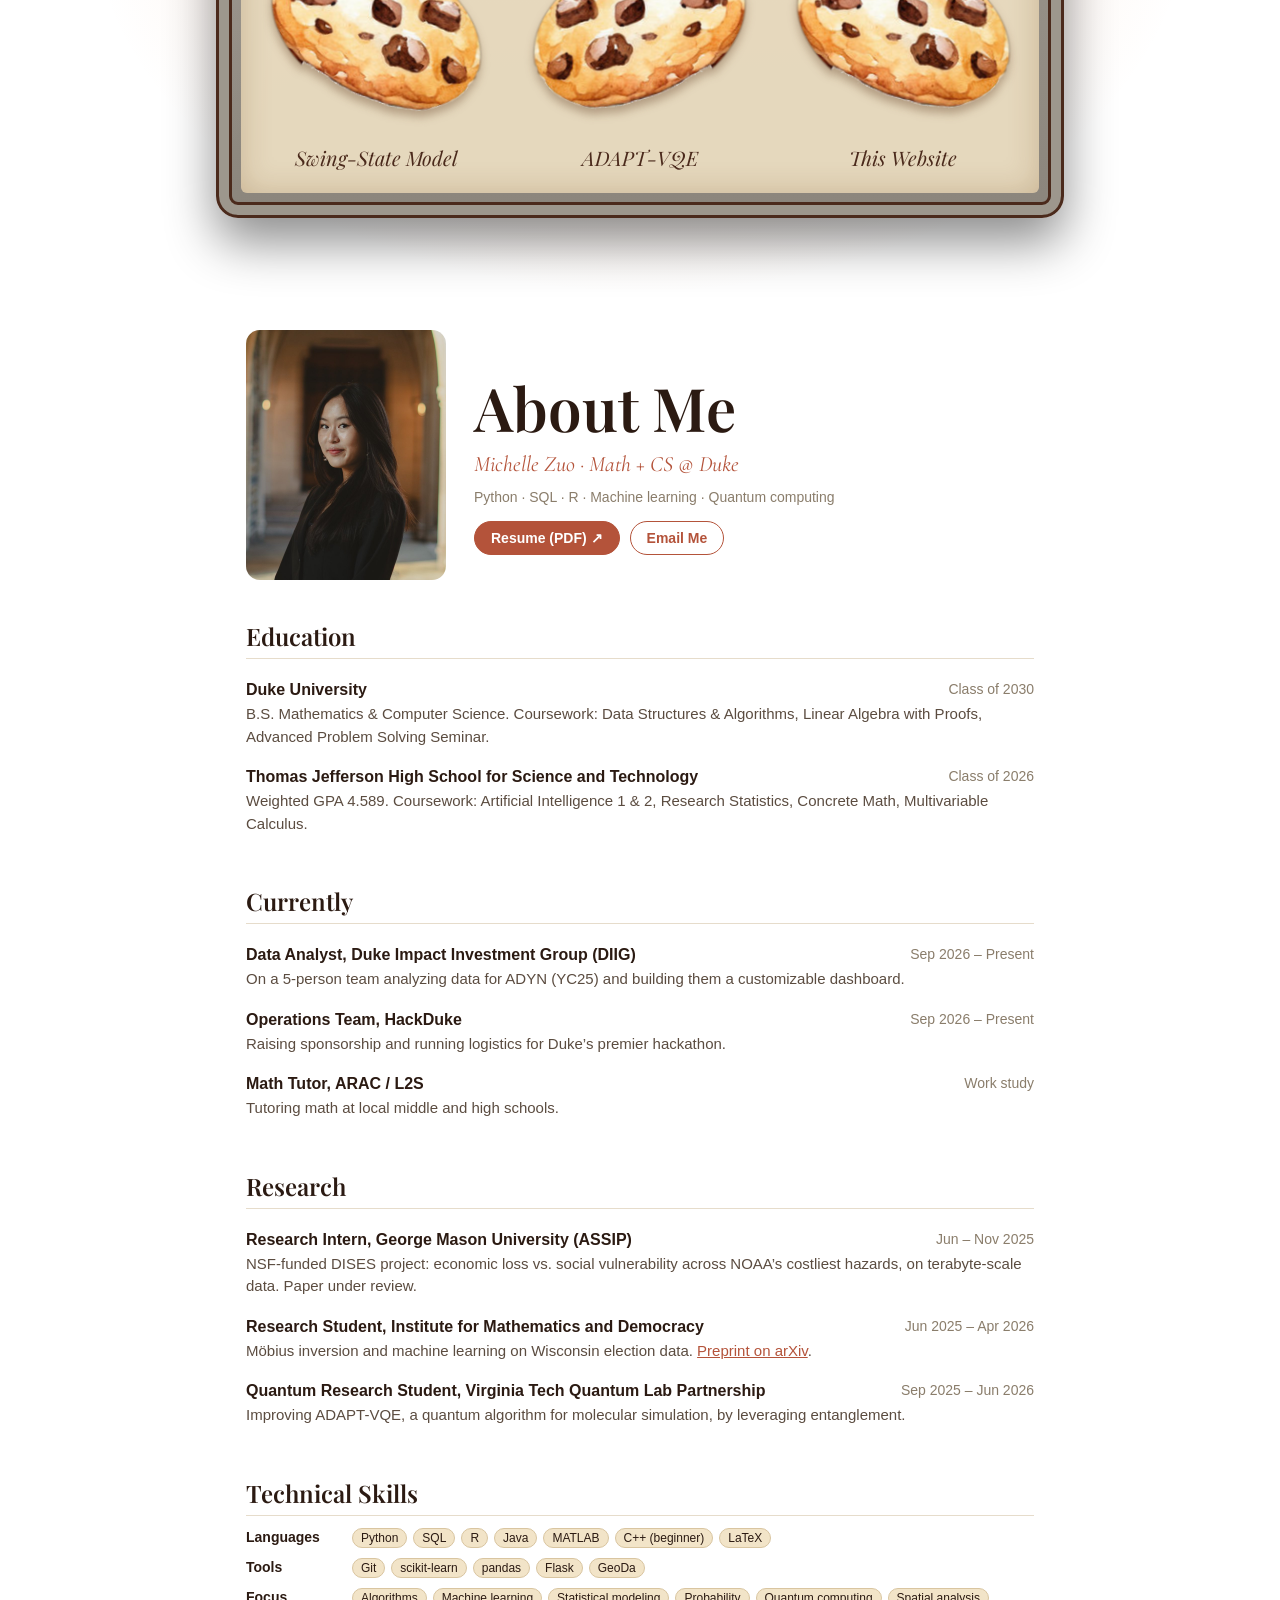
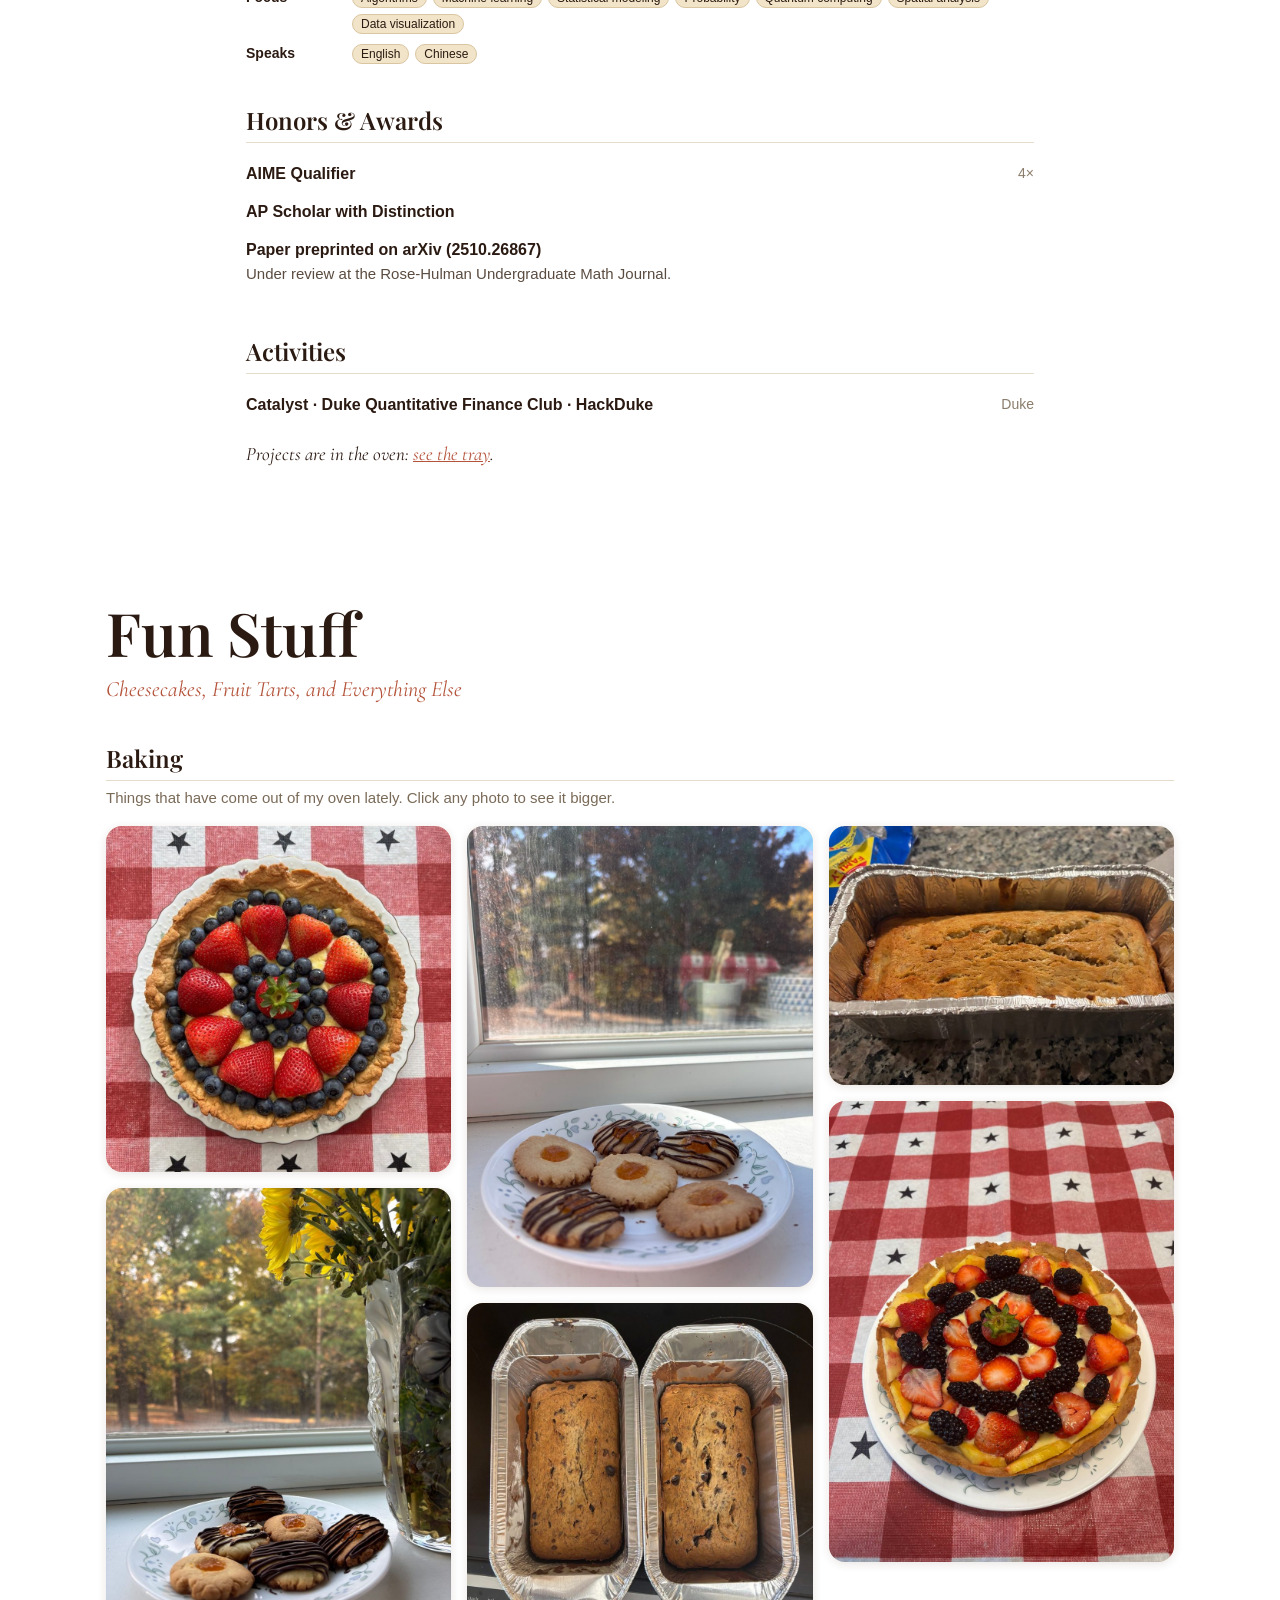
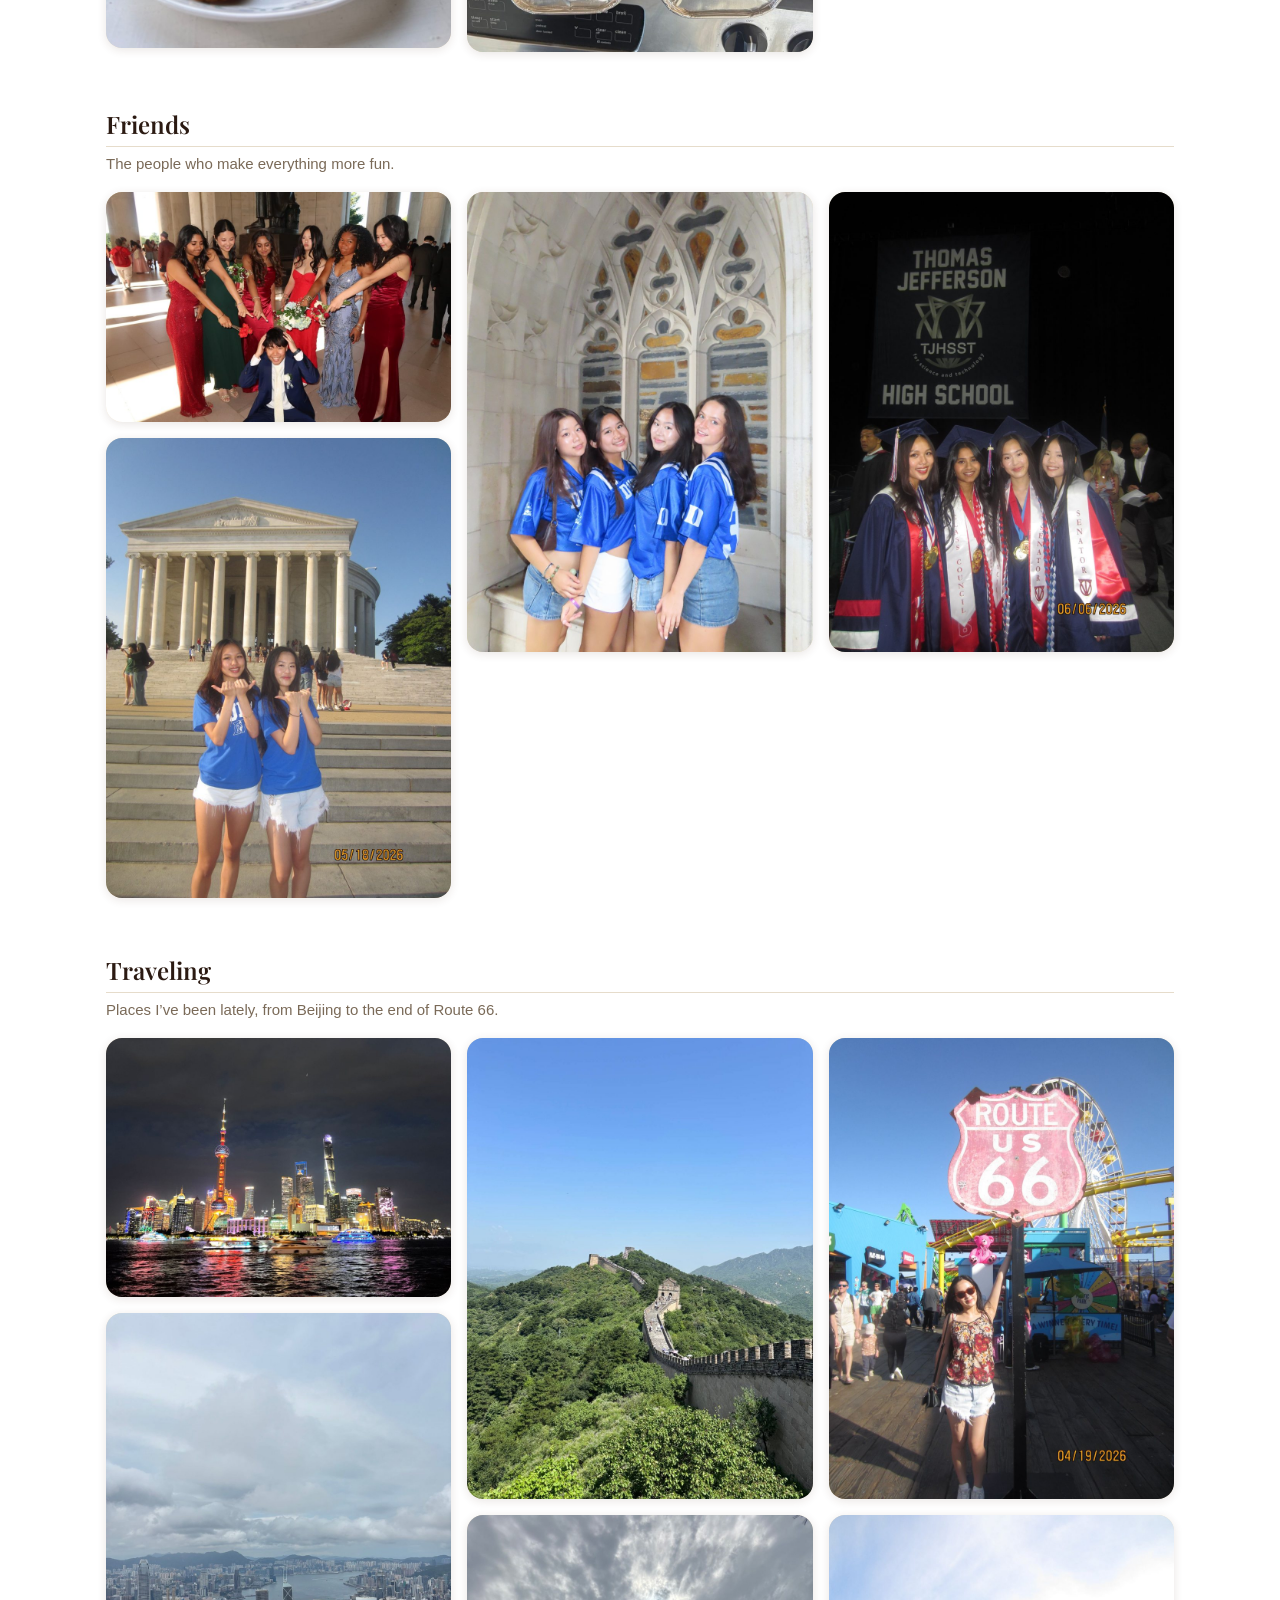
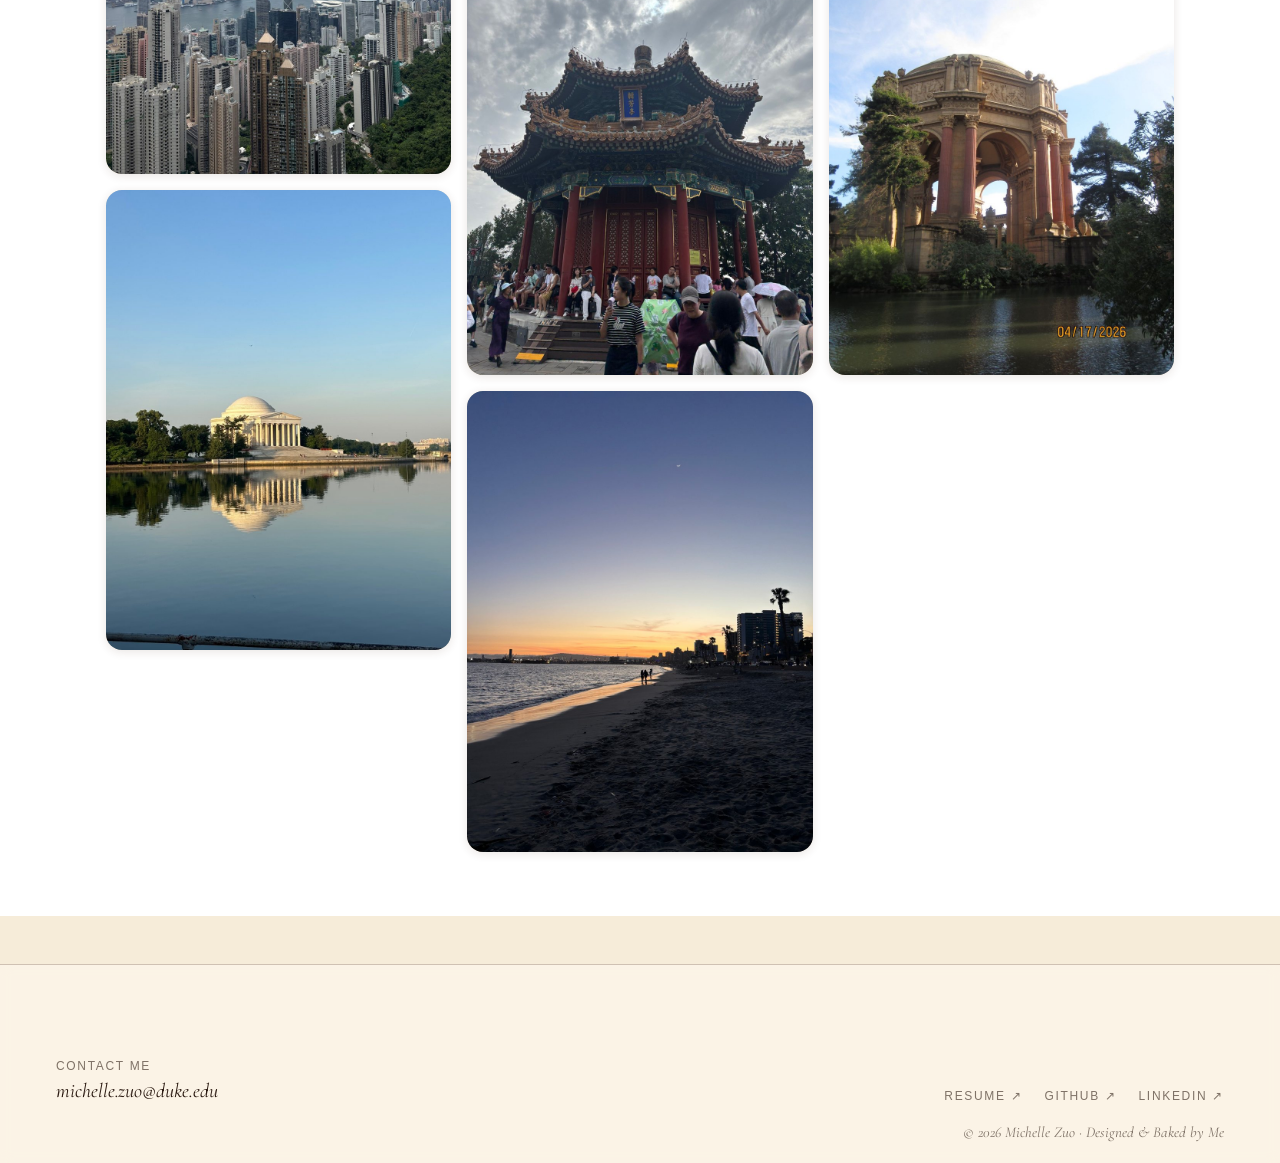
==== commit 82262019: "Stop the oven glow from widening the page on phones The glow behind the projects tray reached 120px " ====
--- a/index.html
+++ b/index.html
@@ -10,7 +10,7 @@
   <link rel="preconnect" href="https://fonts.gstatic.com" crossorigin>
   <link href="https://fonts.googleapis.com/css2?family=Cormorant+Garamond:ital,wght@0,400;0,500;1,400;1,500&family=Playfair+Display:ital,wght@0,400;0,600;1,400;1,600&display=swap" rel="stylesheet">
   <script>try{if(localStorage.getItem('theme')==='dark')document.documentElement.dataset.theme='dark'}catch(e){}</script>
-  <link rel="stylesheet" href="css/style.css?v=23">
+  <link rel="stylesheet" href="css/style.css?v=24">
 </head>
 <body class="kitchen-page">
 
--- a/css/style.css
+++ b/css/style.css
@@ -769,7 +769,8 @@
 /* ---------- home page: About + Fun under the kitchen ---------- */
 html { scroll-behavior: smooth; }
 @media (prefers-reduced-motion: reduce) { html { scroll-behavior: auto; } }
-.below-kitchen { background: #fff; padding-top: 24px; }
+/* the oven glow reaches past the tray; clip it at the page edge so phones don't get a sideways scroll */
+.below-kitchen { background: #fff; padding-top: 24px; overflow-x: clip; }
 .below-kitchen > section { scroll-margin-top: 16px; }
 .below-kitchen > section + section { padding-top: 56px; }
 .plain h2.big {
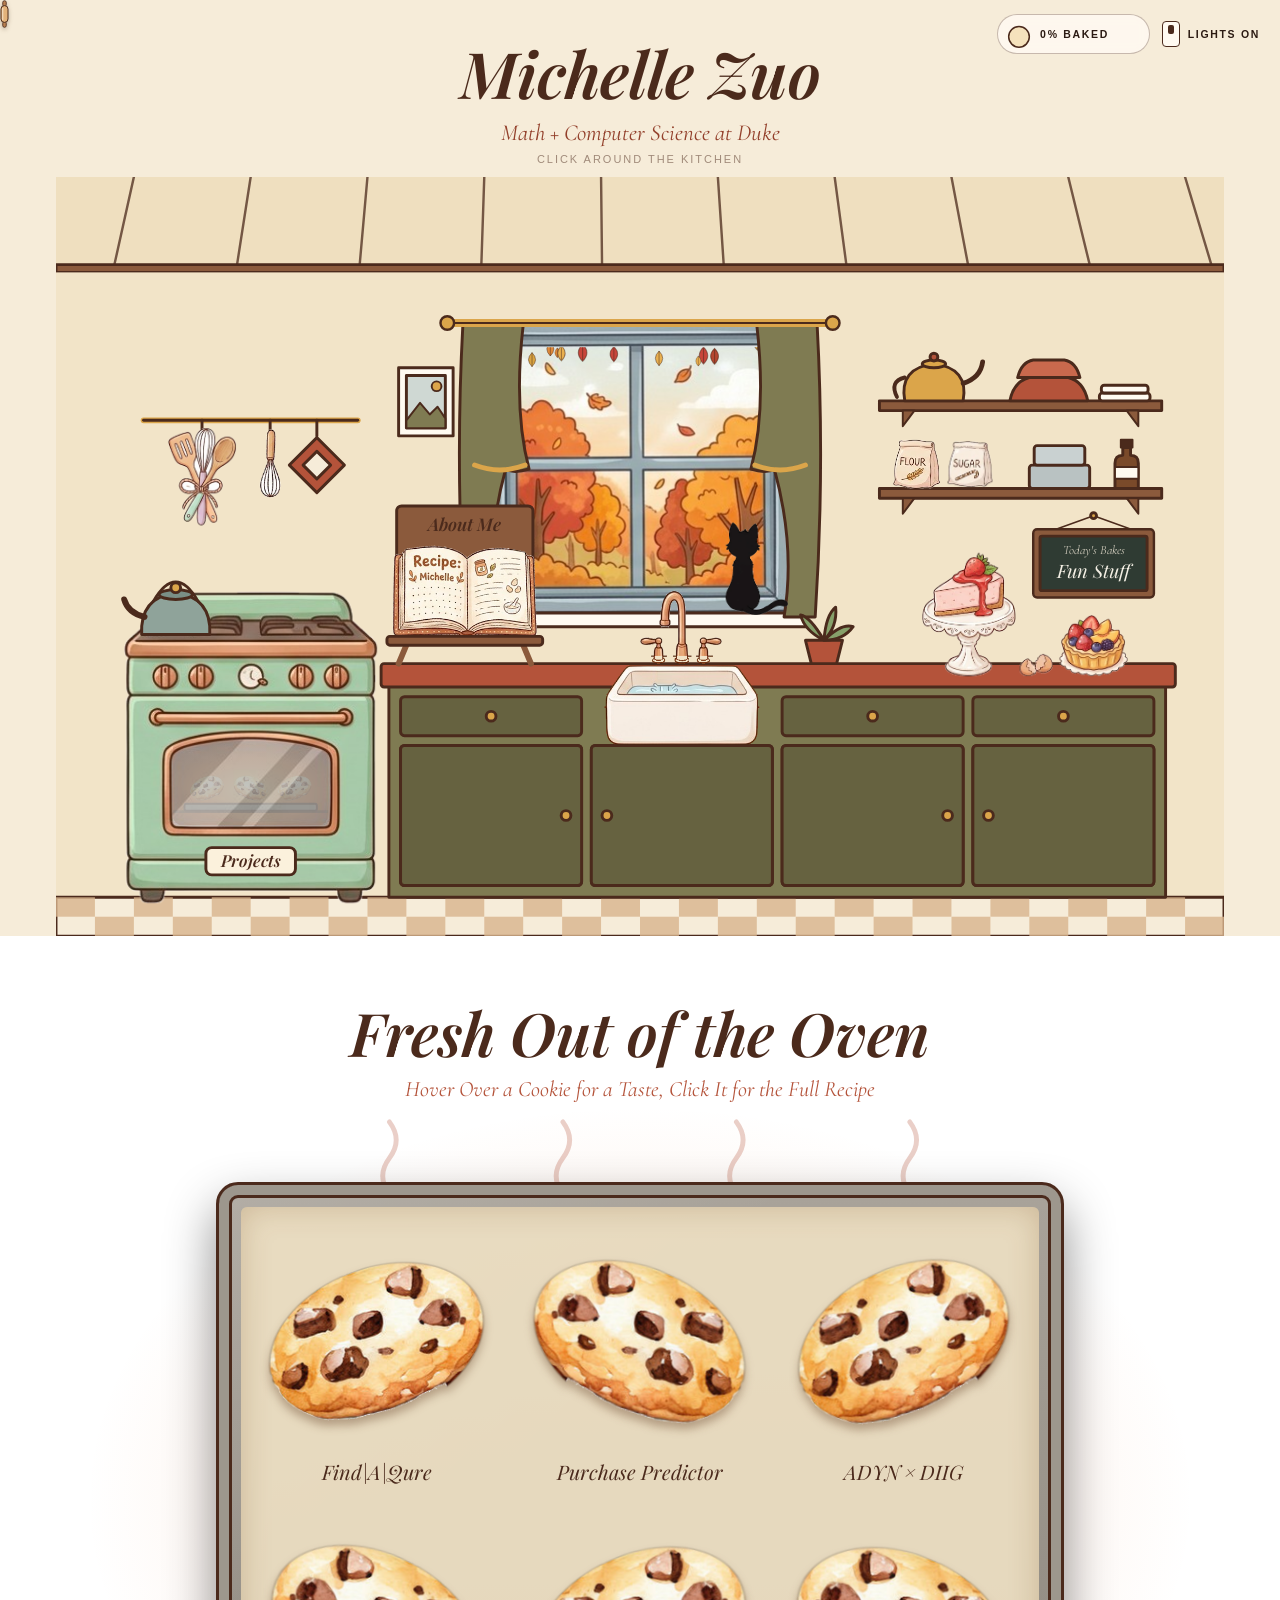
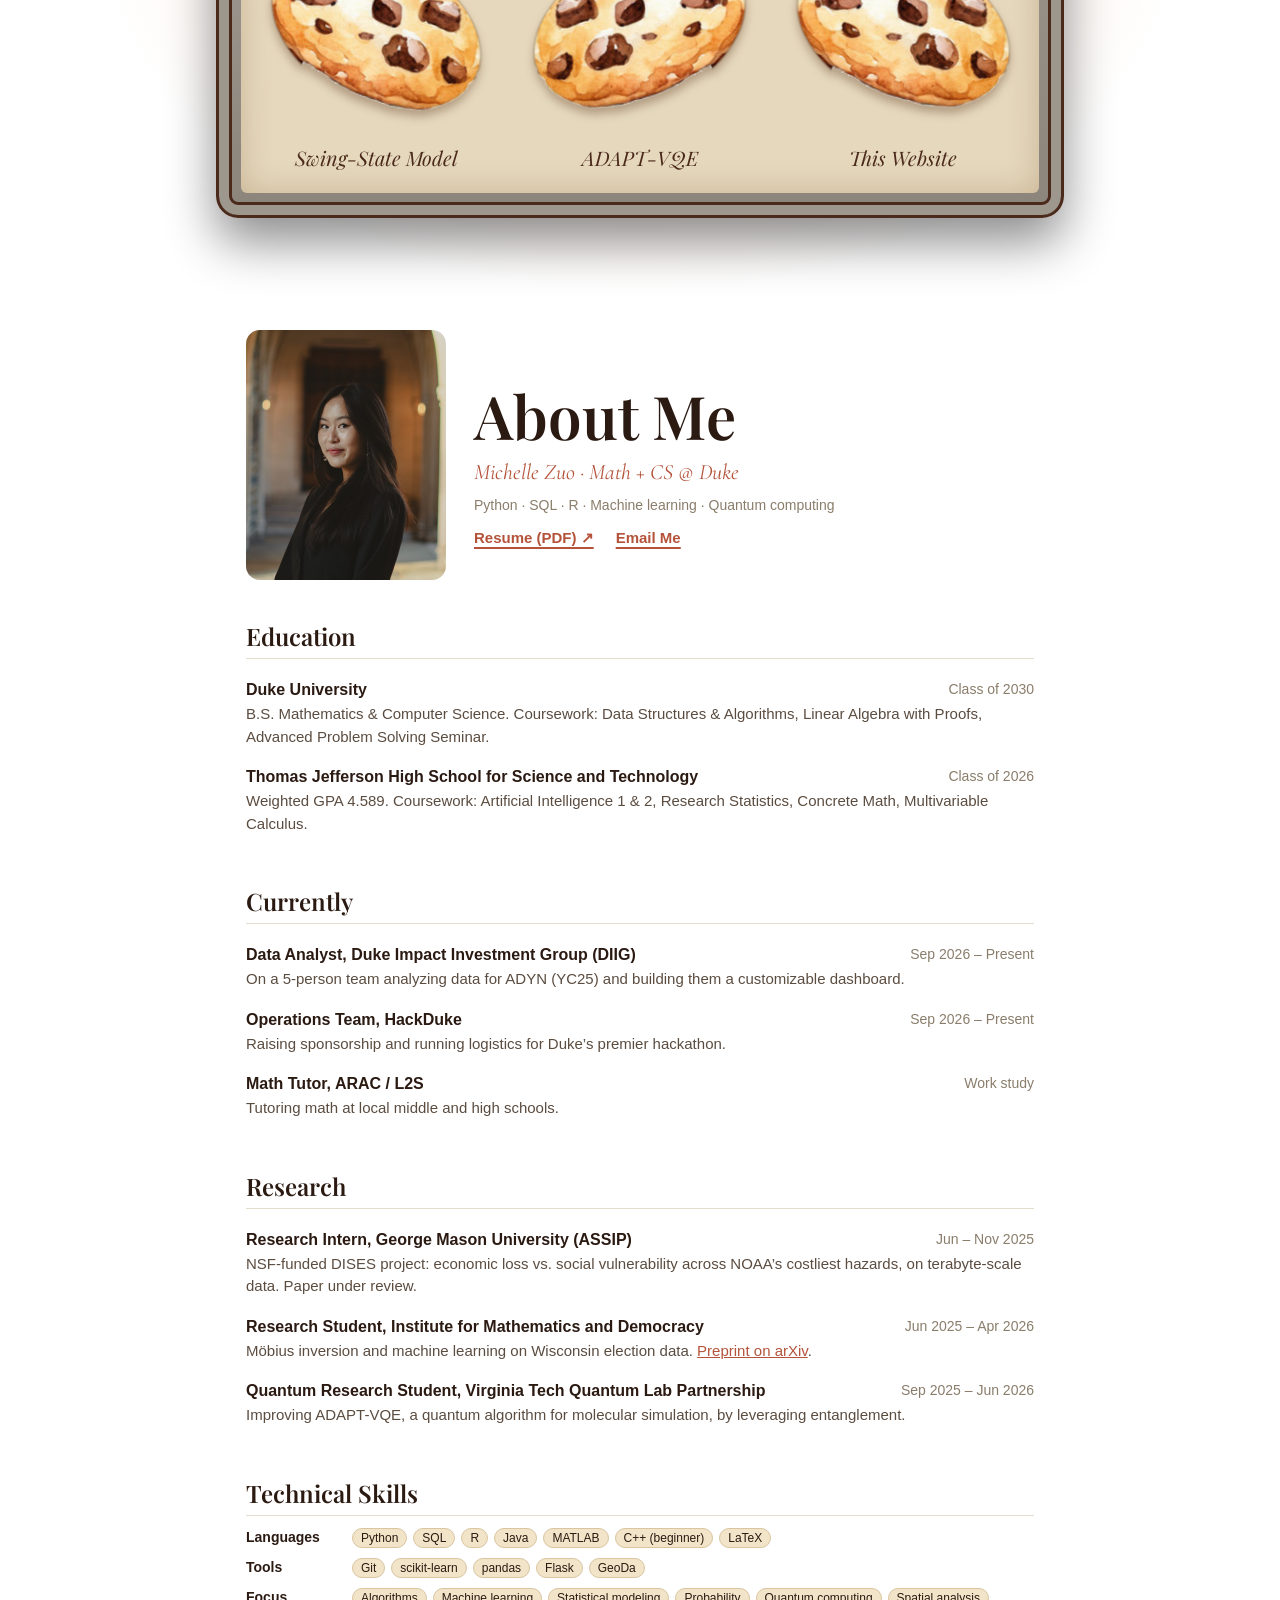
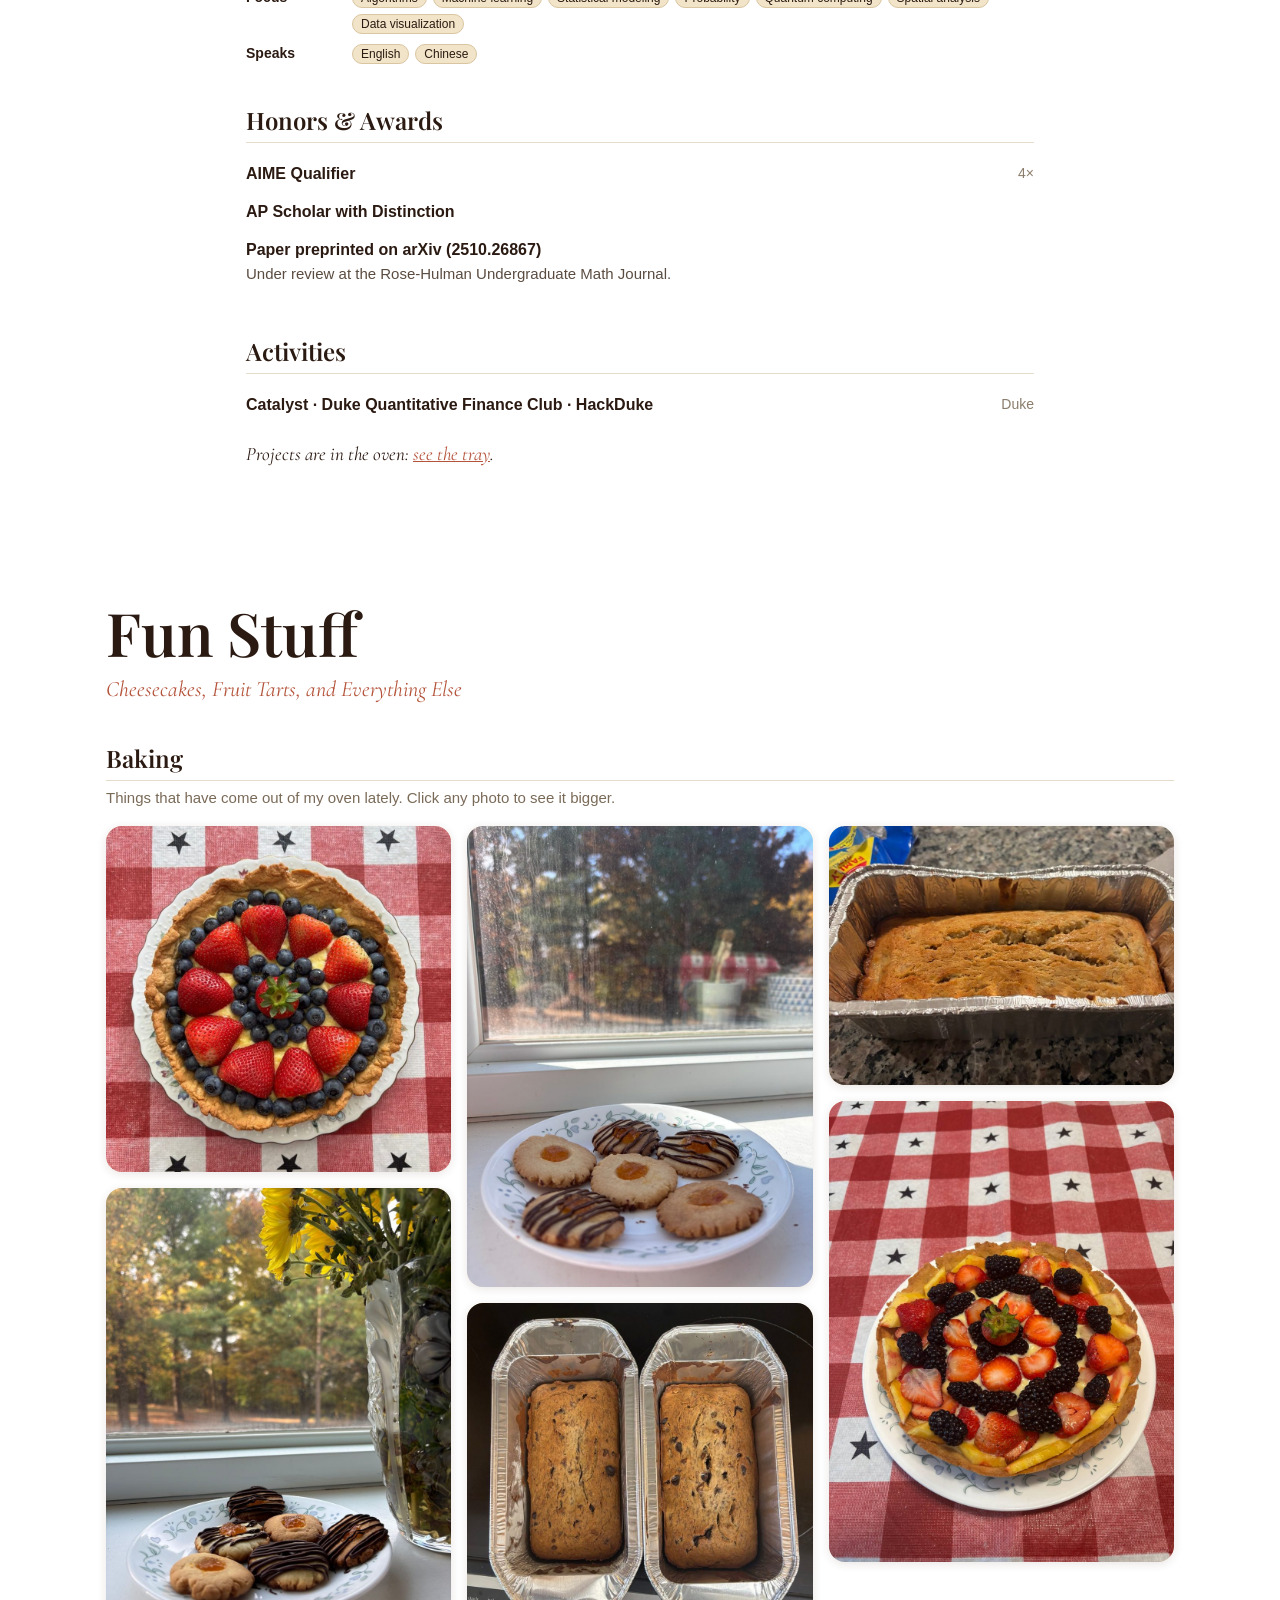
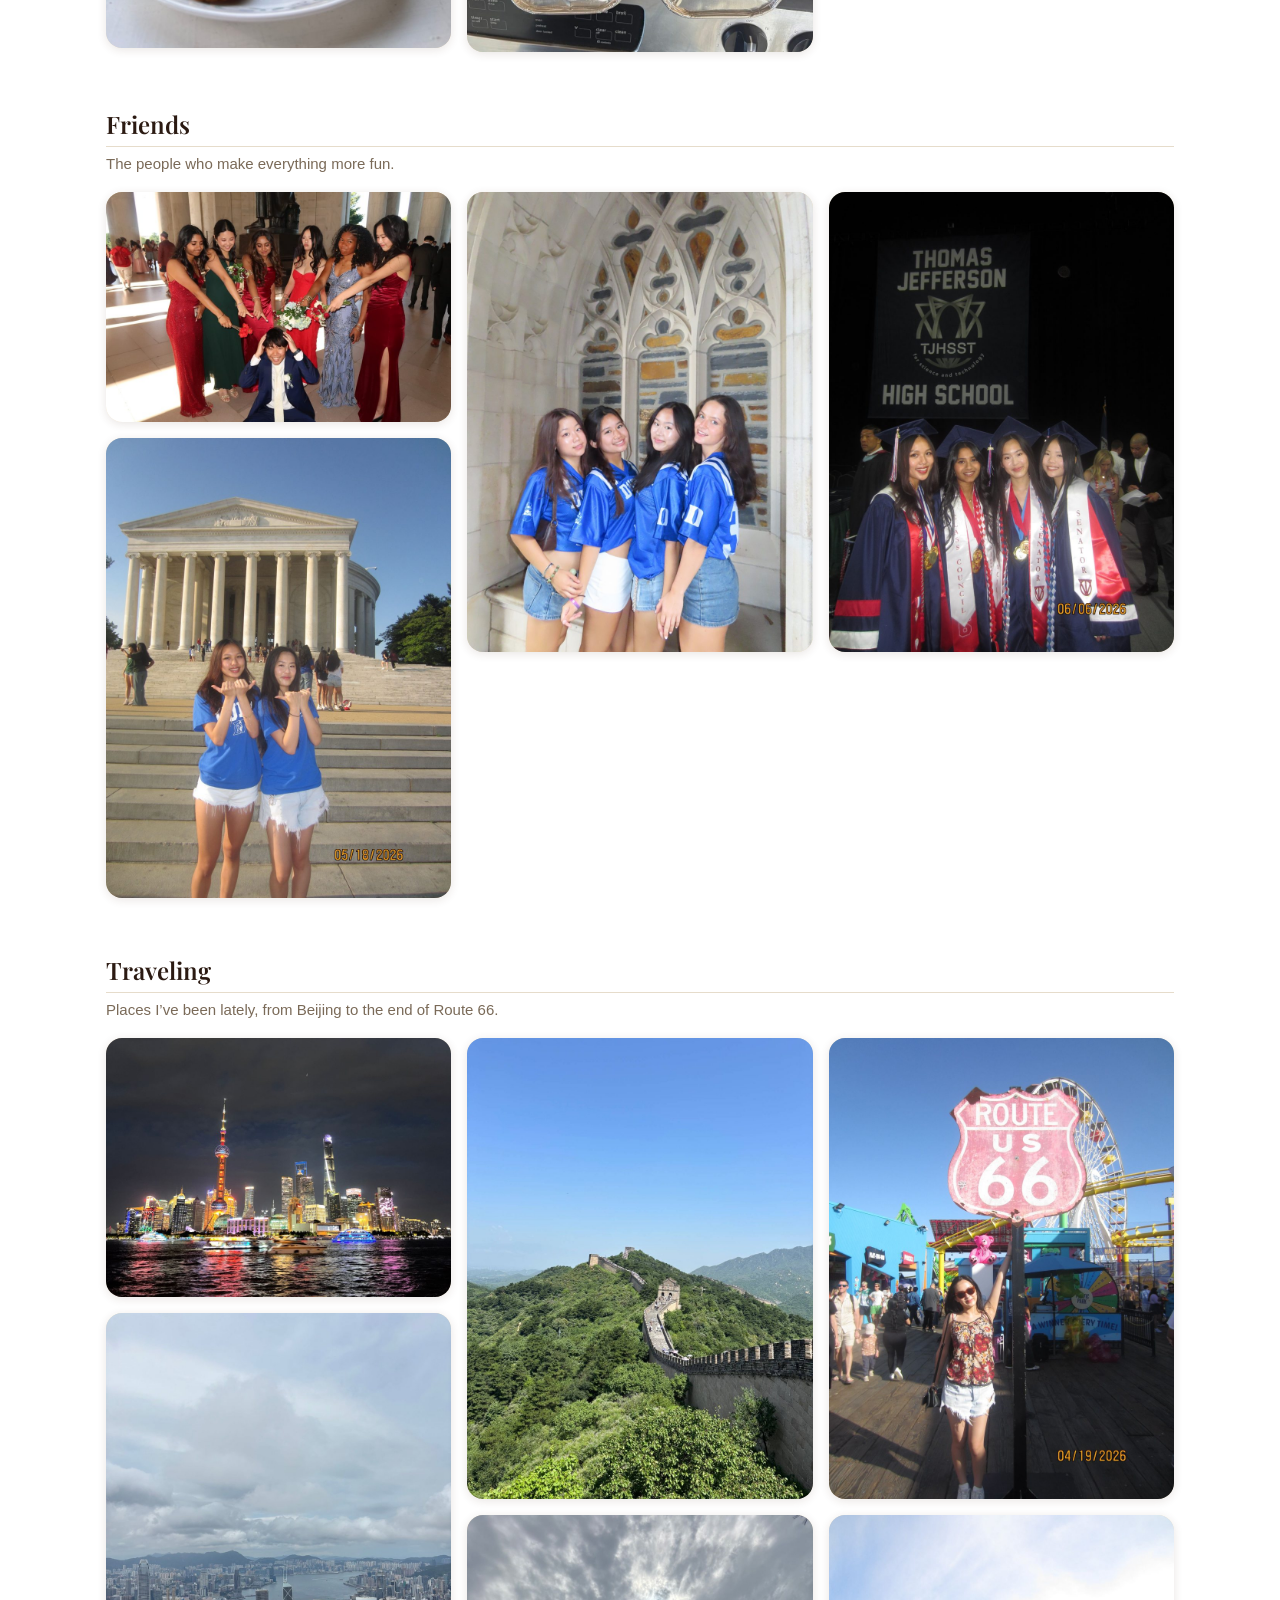
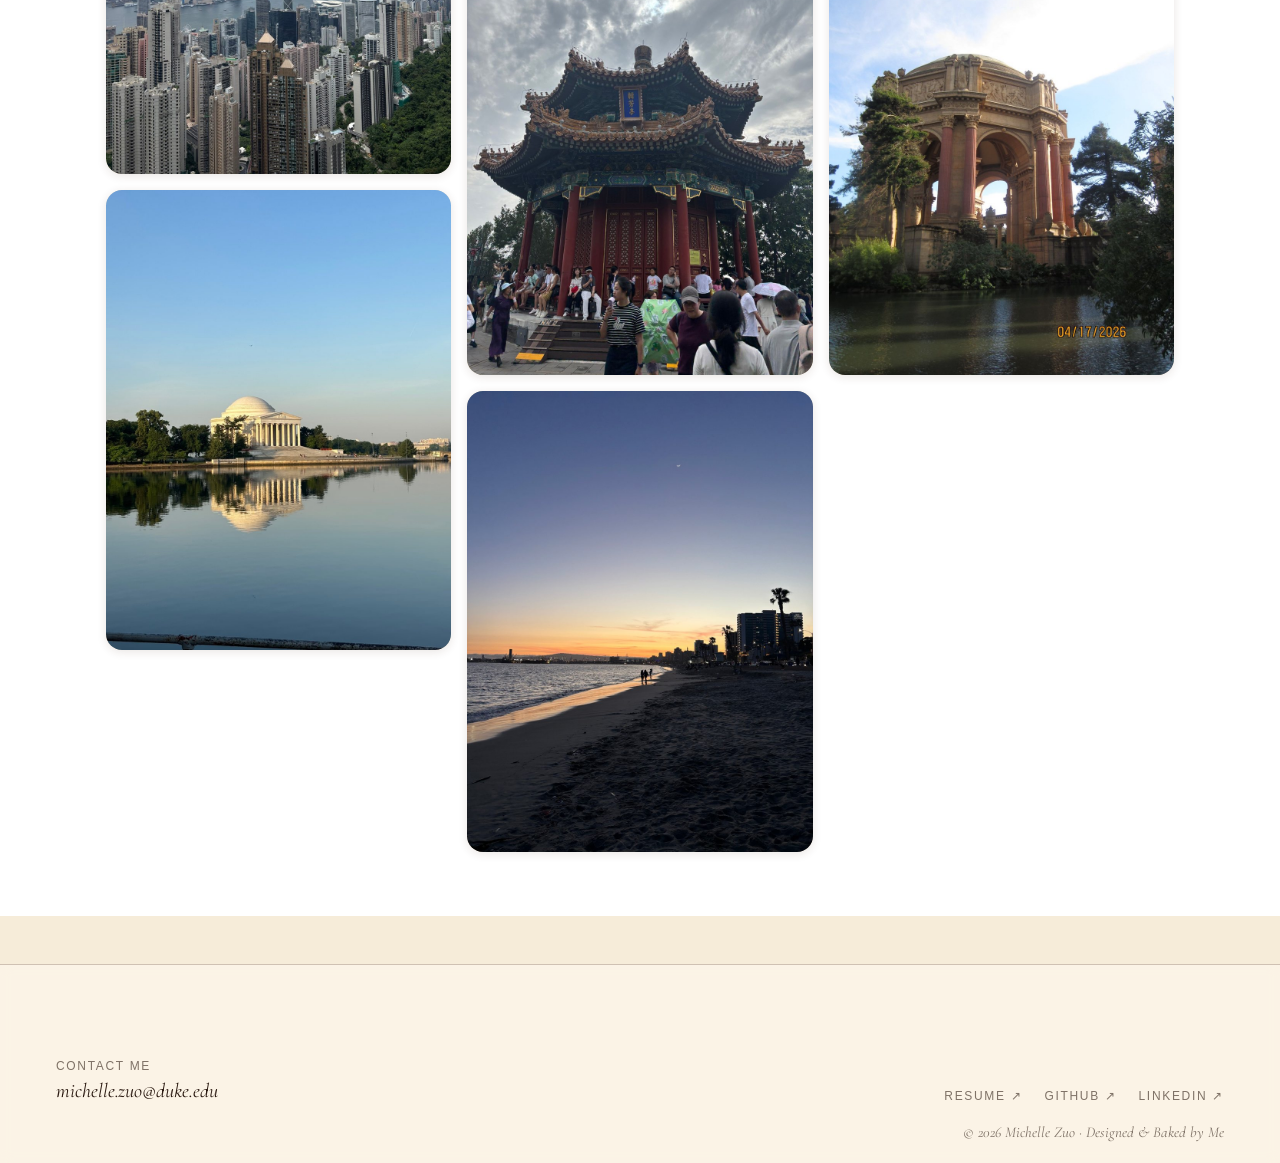
==== commit c67ba3b2: "Inset sink, flat recipe book, oven ding, who-it-helps sections - Sink: wood removed, basin set into " ====
--- a/index.html
+++ b/index.html
@@ -10,7 +10,7 @@
   <link rel="preconnect" href="https://fonts.gstatic.com" crossorigin>
   <link href="https://fonts.googleapis.com/css2?family=Cormorant+Garamond:ital,wght@0,400;0,500;1,400;1,500&family=Playfair+Display:ital,wght@0,400;0,600;1,400;1,600&display=swap" rel="stylesheet">
   <script>try{if(localStorage.getItem('theme')==='dark')document.documentElement.dataset.theme='dark'}catch(e){}</script>
-  <link rel="stylesheet" href="css/style.css?v=24">
+  <link rel="stylesheet" href="css/style.css?v=25">
 </head>
 <body class="kitchen-page">
 
@@ -102,9 +102,10 @@
             <circle cx="135" cy="438" r="5" fill="var(--mustard)"/>
           </g>
 
-          <!-- label on the bottom drawer -->
-          <text x="200" y="712" text-anchor="middle" class="serif" font-size="19" font-weight="600" fill="var(--line)">Projects</text>
-          <line class="uline" x1="168" y1="717" x2="232" y2="717" stroke="var(--terracotta)" stroke-width="2"/>
+          <!-- nameplate on the bottom drawer, so the label sits on a clean background -->
+          <rect x="154" y="689" width="92" height="28" rx="6" fill="#fbf1dc" class="ol" stroke-width="2"/>
+          <text x="200" y="709" text-anchor="middle" class="serif" font-size="17" font-weight="600" fill="var(--line)">Projects</text>
+          <line class="uline" x1="172" y1="712" x2="228" y2="712" stroke="var(--terracotta)" stroke-width="1.5"/>
         </g>
 
         <g class="steam" transform="translate(0,-16)">
@@ -219,21 +220,15 @@
         </g>
       </g>
 
-      <!-- tea towel -->
-      <g class="ol" stroke-width="2.5">
-        <path d="M628 556 H658 V632 H628 Z" fill="var(--paper)"/>
-        <rect x="628" y="606" width="30" height="5" fill="var(--terracotta)" stroke="none"/>
-        <rect x="628" y="615" width="30" height="3" fill="var(--night)" stroke="none"/>
-      </g>
-
       <!-- countertop -->
       <rect x="334" y="500" width="816" height="24" rx="3" fill="var(--terracotta)" class="ol"/>
 
       <!-- ============ SINK (easter egg: tap it) ============ -->
       <g id="sink" class="hotspot" role="button" tabindex="0" aria-label="Turn the tap on or off" aria-pressed="false">
-        <image href="assets/stickers/sink.png" x="542" y="401.6" width="202.2" height="157.8"/>
+        <!-- apron sink set into the counter: faucet on the countertop, basin where the middle drawer was -->
+        <image href="assets/stickers/sink.png" x="563.5" y="425" width="159" height="157.8"/>
         <g class="water">
-          <line x1="625" y1="442" x2="625" y2="498" stroke="#9fd0e6" stroke-width="6" stroke-dasharray="8 4" stroke-linecap="round"/>
+          <line x1="625" y1="463" x2="625" y2="522" stroke="#9fd0e6" stroke-width="6" stroke-dasharray="8 4" stroke-linecap="round"/>
         </g>
       </g>
       <!-- plant on counter -->
@@ -279,17 +274,16 @@
       <!-- ============ RECIPE BOOK → about ============ -->
       <a id="book" class="hotspot" href="#about" aria-label="Recipe for Michelle: about me">
         <g class="lift">
-          <!-- wooden recipe stand: back panel, book, then the ledge + feet in front -->
+          <!-- wooden recipe stand: tall backboard with the label, the book lying flat on the ledge, feet in front -->
           <g class="ol" stroke-width="2.5" fill="var(--wood)">
-            <rect x="354" y="364" width="132" height="112" rx="4"/>
+            <rect x="350" y="338" width="140" height="138" rx="5"/>
             <path d="M362 476 L352 500 M478 476 L488 500" fill="none" stroke="var(--wood)" stroke-width="6"/>
           </g>
-          <image href="assets/stickers/recipe-book.png" x="345" y="372" width="150" height="104.3"/>
+          <text x="420" y="364" text-anchor="middle" class="serif" font-size="18" font-weight="600" fill="var(--line)">About Me</text>
+          <line class="uline" x1="386" y1="369" x2="454" y2="369" stroke="var(--line)" stroke-width="1.5"/>
+          <image href="assets/stickers/recipe-book.png" x="345" y="378" width="150" height="96.6"/>
           <rect x="340" y="472" width="160" height="9" rx="3" fill="var(--wood)" class="ol" stroke-width="2.5"/>
         </g>
-        <!-- label on the countertop edge, since the sticker already says "Recipe: Michelle" -->
-        <text x="420" y="517" text-anchor="middle" font-family="Cormorant Garamond, serif" font-style="italic" font-size="14" fill="#fbf1dc">(About Me)</text>
-        <line class="uline" x1="390" y1="520" x2="450" y2="520" stroke="#fbf1dc" stroke-width="1.5"/>
       </a>
 
       <!-- ============ MESSY DESSERT COUNTER → fun ============ -->
@@ -362,7 +356,7 @@
           <p class="quick-facts">Python · SQL · R · Machine learning · Quantum computing</p>
           <div class="about-actions">
             <a class="btn" href="assets/resume.pdf" target="_blank" rel="noopener">Resume (PDF) ↗</a>
-            <a class="btn ghost" href="mailto:michelle.zuo@duke.edu">Email Me</a>
+            <a class="btn" href="mailto:michelle.zuo@duke.edu">Email Me</a>
           </div>
         </div>
       </div>
@@ -552,9 +546,9 @@
       if (e.key === 'Enter' || e.key === ' ') { e.preventDefault(); toggle(); }
     });
   </script>
-  <script src="js/projects.js?v=21"></script>
+  <script src="js/projects.js?v=22"></script>
   <script src="js/fun.js?v=21"></script>
-  <script src="js/progress.js?v=20"></script>
+  <script src="js/progress.js?v=21"></script>
   <script src="js/theme.js?v=20"></script>
 </body>
 </html>
--- a/css/style.css
+++ b/css/style.css
@@ -286,20 +286,17 @@
 .detail-note { margin-top: 18px; font-family: var(--f-serif); font-style: italic; font-size: 19px; }
 /* recruiter-friendly bits on the about page */
 .quick-facts { margin: -20px 0 16px; font-size: 14px; color: #8a7d6b; }
-.about-actions { display: flex; flex-wrap: wrap; gap: 10px; }
+.about-actions { display: flex; flex-wrap: wrap; gap: 22px; }
+/* plain text links, just underlined */
 .btn {
-  display: inline-block;
-  padding: 8px 16px;
-  border-radius: 999px;
-  border: 1.5px solid var(--terracotta);
-  background: var(--terracotta);
-  color: #fff;
-  font-size: 14px;
+  color: var(--terracotta);
+  font-size: 15px;
   font-weight: 600;
-  text-decoration: none;
-}
-.btn.ghost { background: none; color: var(--terracotta); }
-.btn:hover, .btn:focus-visible { filter: brightness(1.08); }
+  text-decoration: underline;
+  text-decoration-thickness: 1.5px;
+  text-underline-offset: 4px;
+}
+.btn:hover, .btn:focus-visible { text-decoration-thickness: 2.5px; }
 .skills {
   display: grid;
   grid-template-columns: 90px 1fr;
@@ -667,12 +664,9 @@
   display: flex;
   align-items: center;
   gap: 8px;
-  padding: 6px 12px 6px 8px;
-  border: 1.5px solid rgba(75, 42, 28, .3);
-  border-radius: 999px;
-  background: rgba(255, 250, 241, .85);
-  -webkit-backdrop-filter: blur(6px);
-  backdrop-filter: blur(6px);
+  padding: 6px 4px;
+  border: 0;
+  background: none;
   color: var(--ink);
   font: 600 10.5px/1 var(--f-body);
   letter-spacing: .16em;
@@ -681,6 +675,7 @@
   transition: background .3s, color .3s, border-color .3s;
 }
 .light-switch:focus-visible { outline: 3px solid var(--mustard); outline-offset: 2px; }
+.light-switch:hover .ls-label { text-decoration: underline; text-underline-offset: 3px; }
 .light-switch .plate {
   position: relative;
   width: 18px;
@@ -700,13 +695,13 @@
   background: var(--line);
   transition: top .2s ease;
 }
-@media (max-width: 480px) { .light-switch .ls-label { display: none; } .light-switch { padding: 6px; } }
+@media (max-width: 480px) { .light-switch .ls-label { display: none; } }
 
 /* ---------- night mode: the kitchen lights are off ---------- */
 body, .site-footer { transition: background-color .4s ease, color .4s ease; }
 :root[data-theme="dark"] { color-scheme: dark; }
 :root[data-theme="dark"] body { background: #15100c; color: #efe3cf; }
-:root[data-theme="dark"] .light-switch { background: rgba(30, 22, 17, .85); color: #efe3cf; border-color: rgba(239, 227, 207, .25); }
+:root[data-theme="dark"] .light-switch { color: #efe3cf; }
 :root[data-theme="dark"] .light-switch .plate { background: #3a2a1f; border-color: #efe3cf; }
 :root[data-theme="dark"] .light-switch .nub { top: 13px; background: #efe3cf; }
 :root[data-theme="dark"] .back { color: #e39b76; }
@@ -755,7 +750,7 @@
 :root[data-theme="dark"] .recipe-meta { color: #a8987f; }
 :root[data-theme="dark"] .chips span { background: #3a2d24; border-color: #5a4535; color: #efe3cf; }
 :root[data-theme="dark"] .quick-facts { color: #a8987f; }
-:root[data-theme="dark"] .btn.ghost { color: #e39b76; border-color: #e39b76; }
+:root[data-theme="dark"] .btn { color: #e39b76; }
 :root[data-theme="dark"] .links a,
 :root[data-theme="dark"] .card .card-hint,
 :root[data-theme="dark"] .recipe-kicker { color: #e39b76; }
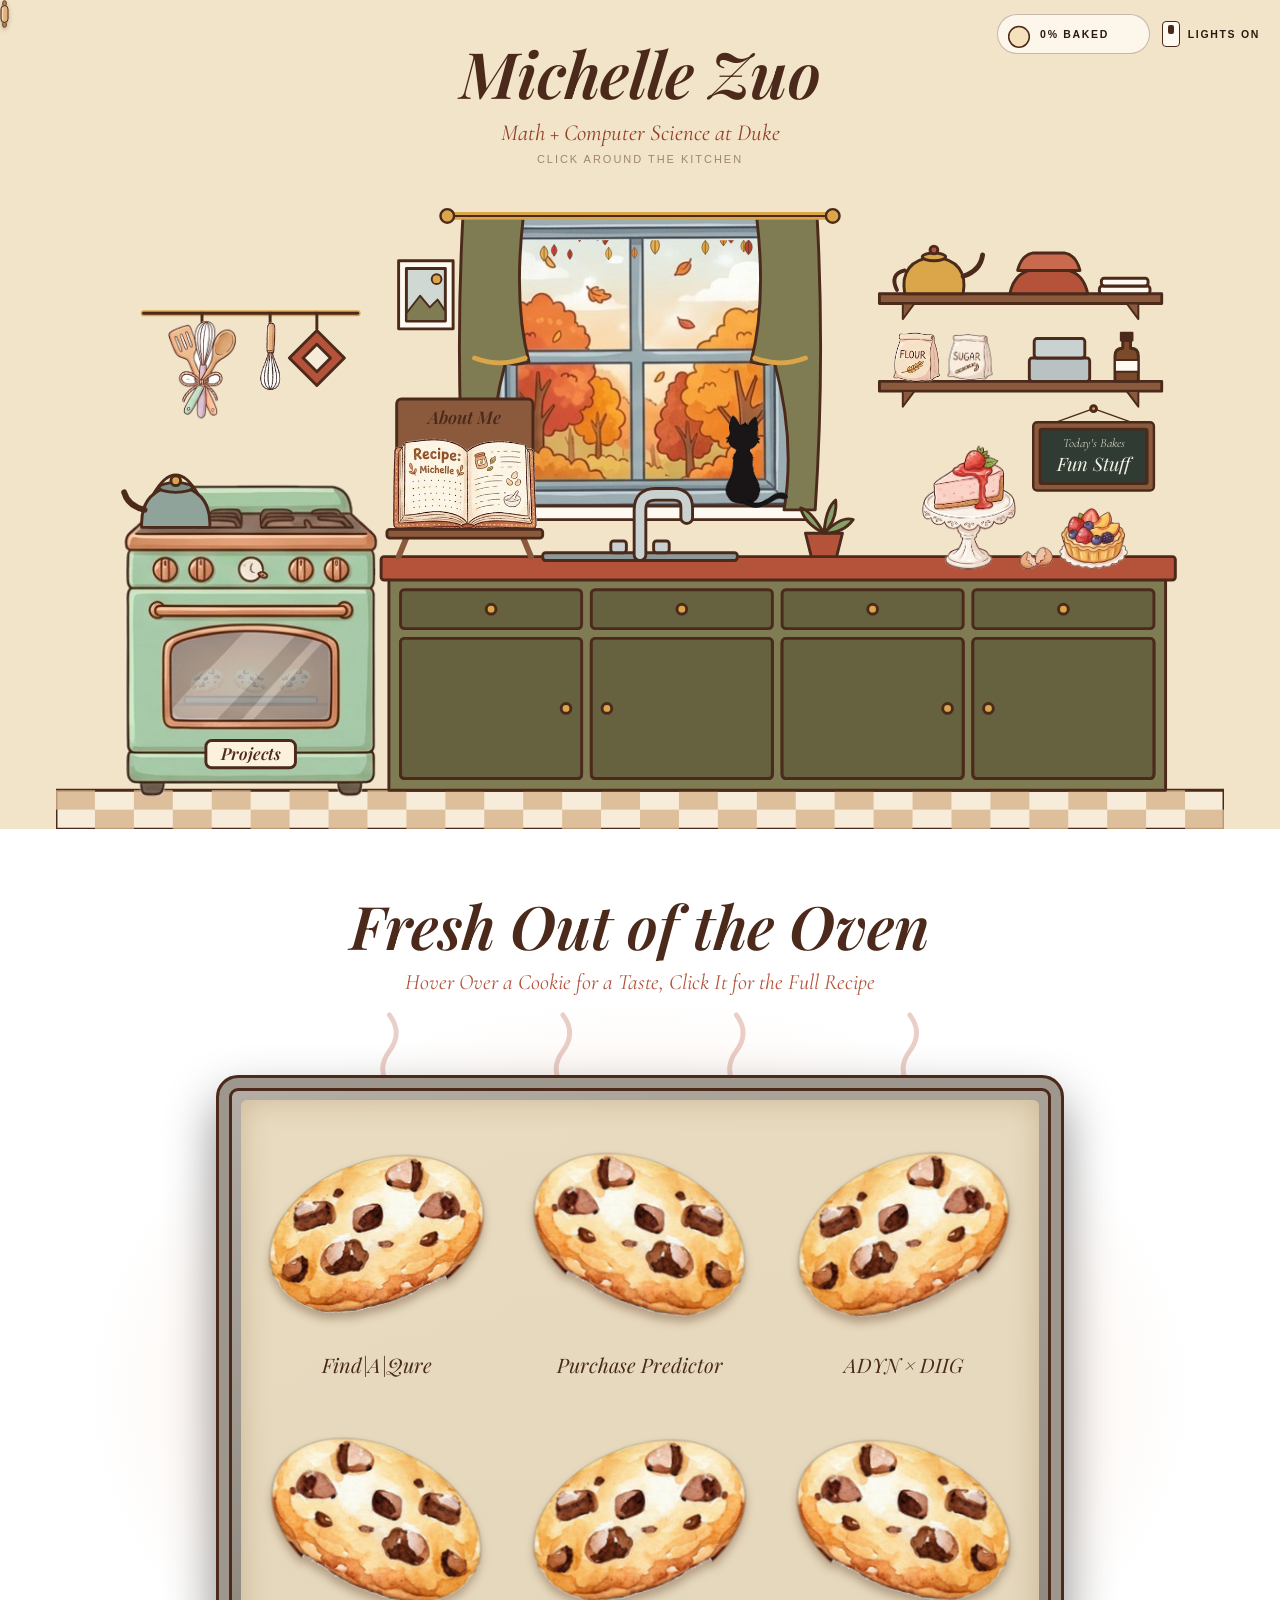
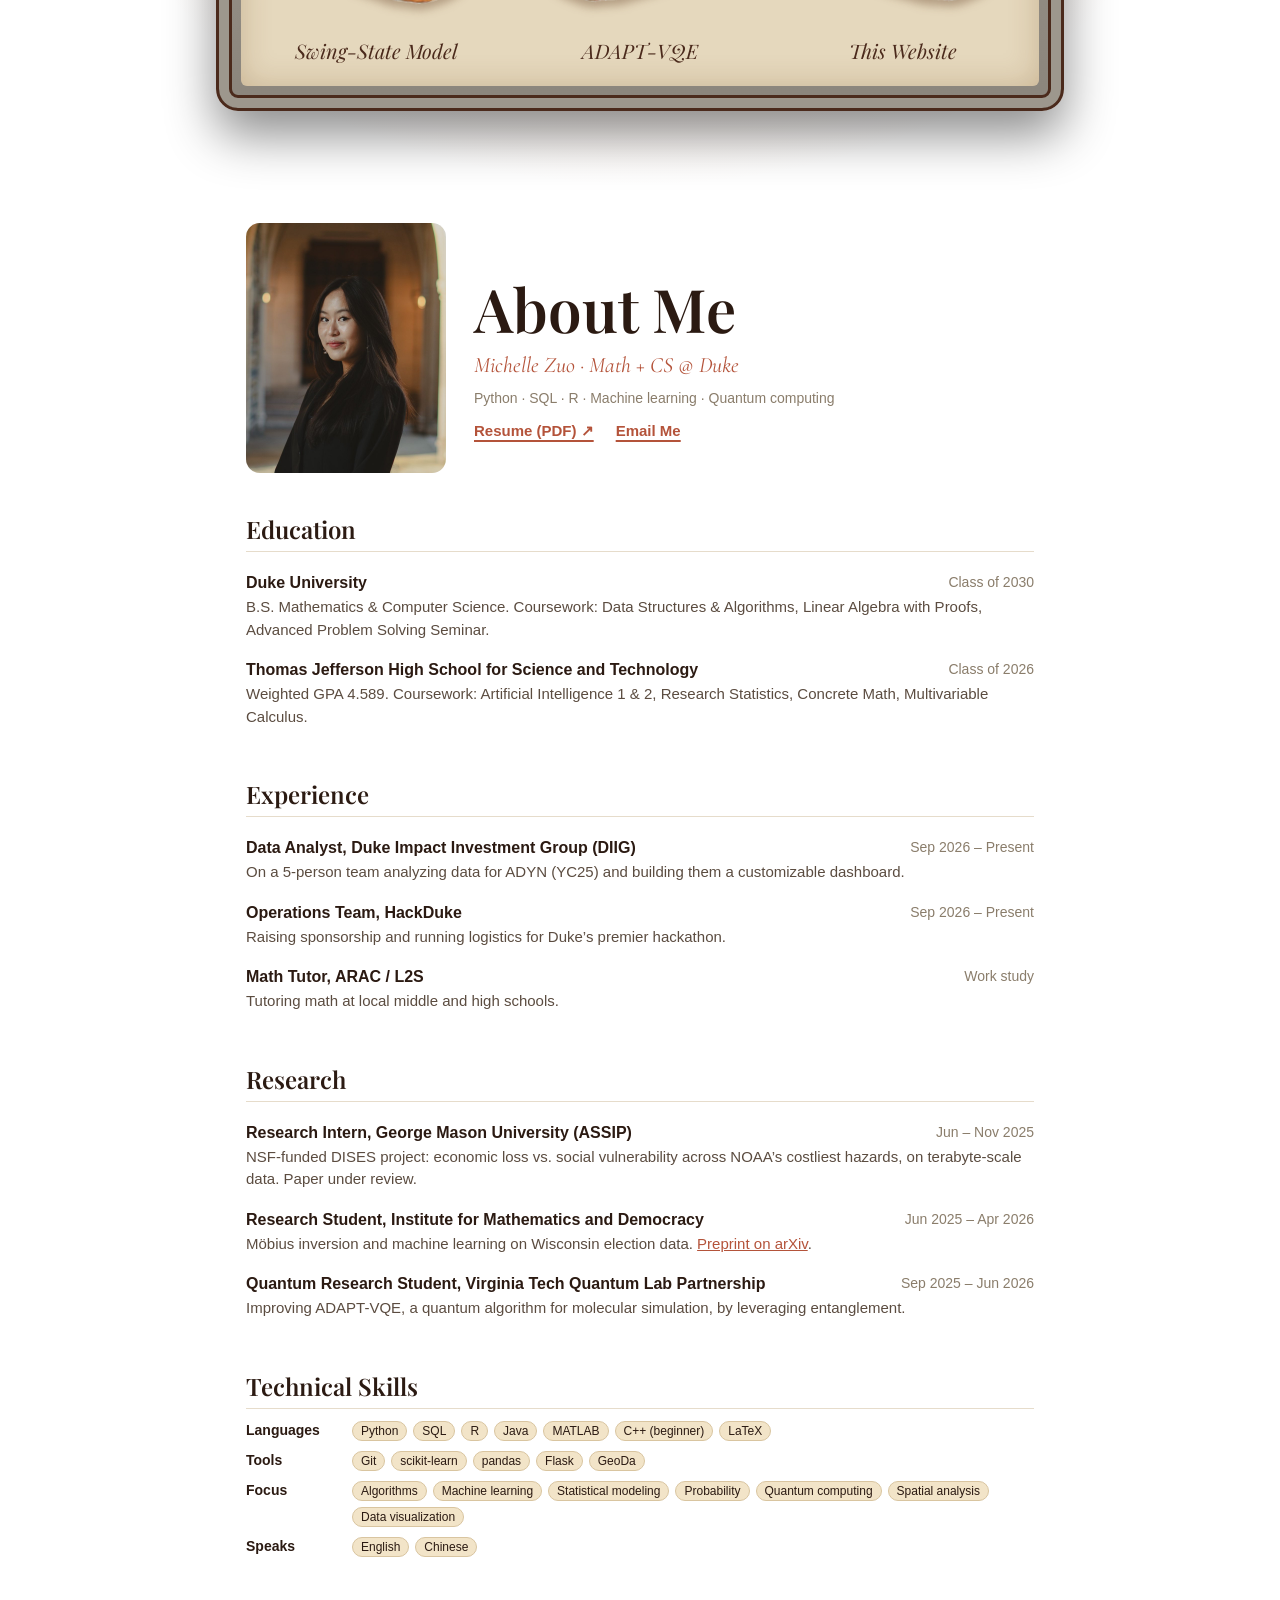
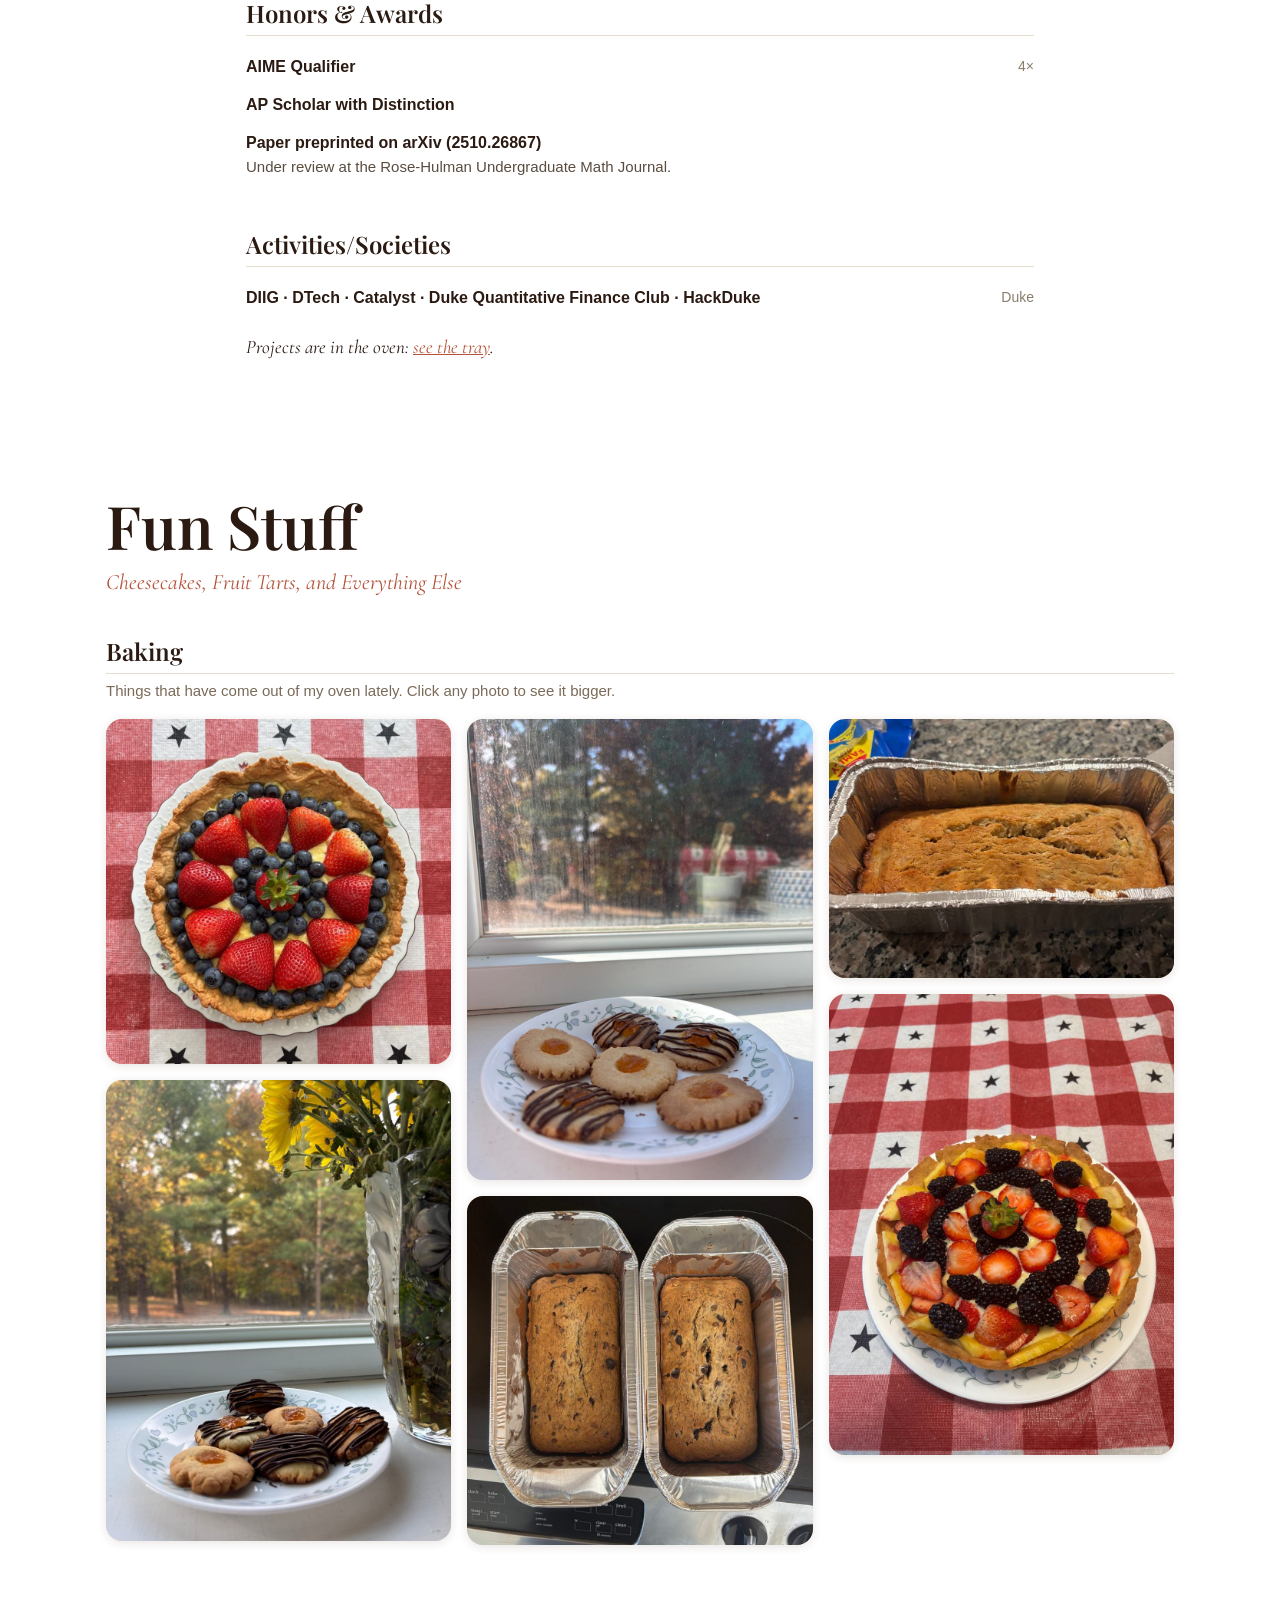
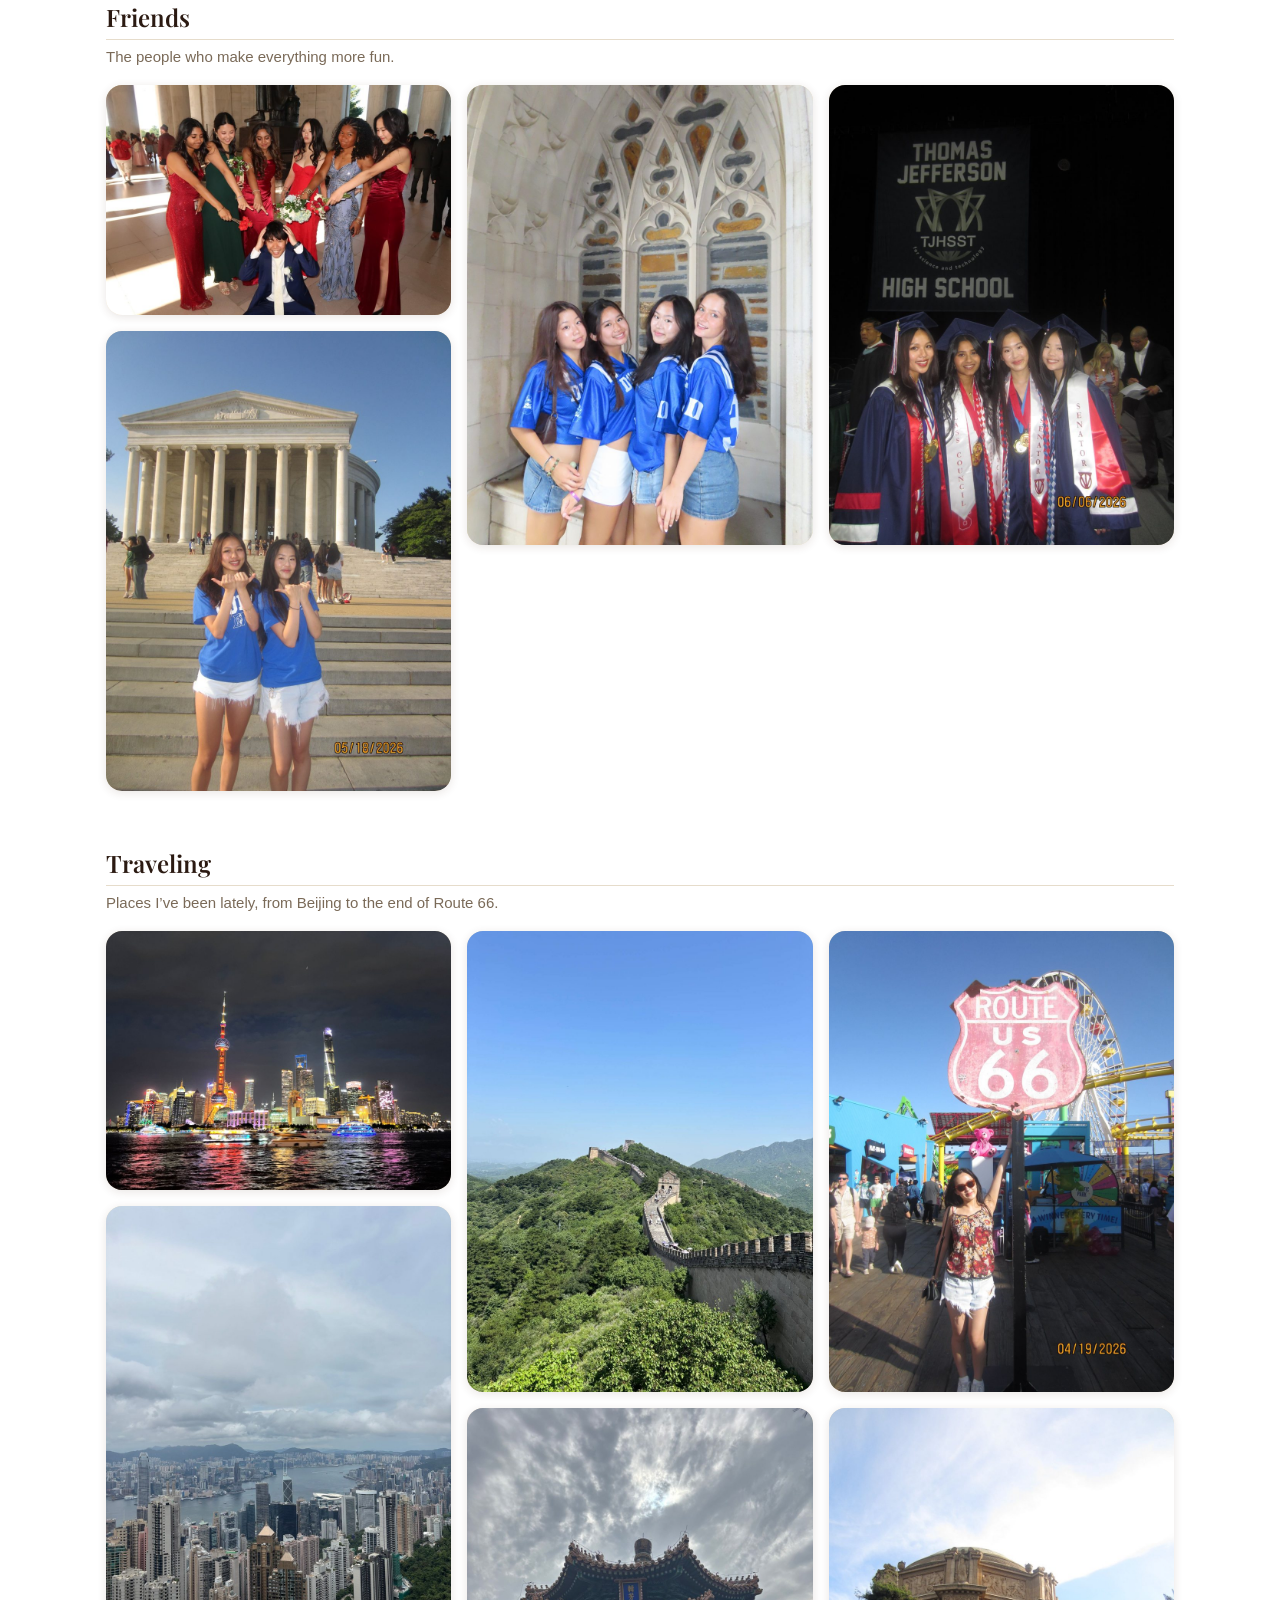
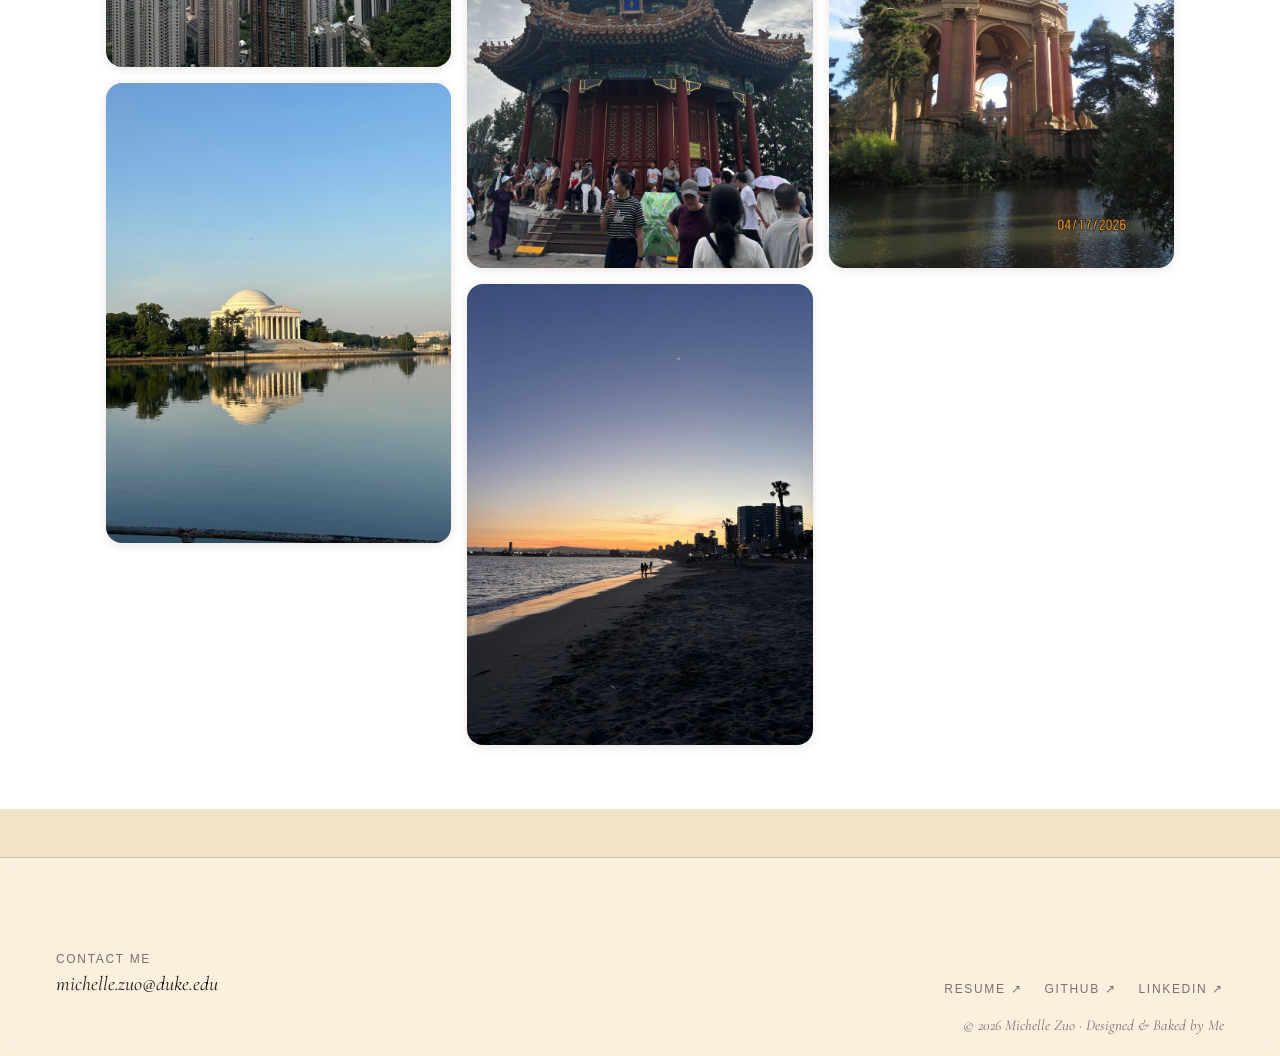
==== commit 8e8c8a42: "Bring back the drawn sink, drop the ceiling, tan header, About headings - Original sink and middle d" ====
--- a/index.html
+++ b/index.html
@@ -10,7 +10,7 @@
   <link rel="preconnect" href="https://fonts.gstatic.com" crossorigin>
   <link href="https://fonts.googleapis.com/css2?family=Cormorant+Garamond:ital,wght@0,400;0,500;1,400;1,500&family=Playfair+Display:ital,wght@0,400;0,600;1,400;1,600&display=swap" rel="stylesheet">
   <script>try{if(localStorage.getItem('theme')==='dark')document.documentElement.dataset.theme='dark'}catch(e){}</script>
-  <link rel="stylesheet" href="css/style.css?v=25">
+  <link rel="stylesheet" href="css/style.css?v=26">
 </head>
 <body class="kitchen-page">
 
@@ -21,7 +21,7 @@
   </header>
 
   <main class="kitchen-wrap">
-    <svg class="kitchen" viewBox="0 0 1200 780" role="img" aria-labelledby="kt">
+    <svg class="kitchen" viewBox="0 110 1200 670" role="img" aria-labelledby="kt">
       <title id="kt">A cozy kitchen. Click the oven for projects, the recipe book for about me, and the dessert counter for fun stuff. Autumn leaves drift past the window.</title>
       <defs>
         <linearGradient id="sky" x1="0" y1="0" x2="0" y2="1">
@@ -37,18 +37,8 @@
         <clipPath id="ovenWin"><rect x="120" y="578" width="160" height="88" rx="10"/></clipPath>
       </defs>
 
-      <!-- ceiling planks -->
-      <rect x="0" y="0" width="1200" height="92" fill="var(--plank)"/>
-      <g stroke="var(--line)" stroke-width="2.5" stroke-linecap="round" opacity=".75">
-        <path d="M80 0 L60 90"/><path d="M200 0 L186 90"/><path d="M320 0 L312 90"/>
-        <path d="M440 0 L437 90"/><path d="M560 0 L561 90"/><path d="M680 0 L686 90"/>
-        <path d="M800 0 L812 90"/><path d="M920 0 L937 90"/><path d="M1040 0 L1062 90"/>
-        <path d="M1160 0 L1187 90"/>
-      </g>
-      <rect x="0" y="90" width="1200" height="8" fill="var(--wood)" class="ol"/>
-
       <!-- wall -->
-      <rect x="0" y="98" width="1200" height="642" fill="var(--wall)"/>
+      <rect x="0" y="110" width="1200" height="630" fill="var(--wall)"/>
 
       <!-- floor -->
       <g>
@@ -151,18 +141,19 @@
       <!-- cat on sill, looking out -->
       <!-- tail is its own layer behind the body so it can wag; it pivots where it leaves the body -->
       <image class="tail" href="assets/stickers/cat-tail.png" x="688" y="355" width="64" height="95"/>
-      <image href="assets/stickers/cat.png" x="688" y="355" width="64" height="95"/>
+      <image href="assets/stickers/cat.png?v=2" x="688" y="355" width="64" height="95"/>
 
       <!-- ============ COUNTER + CABINETS ============ -->
       <rect x="342" y="522" width="798" height="218" fill="var(--olive)" class="ol"/>
       <!-- drawers -->
       <g class="ol" fill="var(--olive-dark)" stroke-width="2.5">
         <rect x="354" y="534" width="186" height="40" rx="4"/>
+        <rect x="550" y="534" width="186" height="40" rx="4"/>
         <rect x="746" y="534" width="186" height="40" rx="4"/>
         <rect x="942" y="534" width="186" height="40" rx="4"/>
       </g>
       <g fill="var(--mustard)" class="ol" stroke-width="2">
-        <circle cx="447" cy="554" r="5"/>
+        <circle cx="447" cy="554" r="5"/><circle cx="643" cy="554" r="5"/>
         <circle cx="839" cy="554" r="5"/><circle cx="1035" cy="554" r="5"/>
       </g>
 
@@ -225,10 +216,15 @@
 
       <!-- ============ SINK (easter egg: tap it) ============ -->
       <g id="sink" class="hotspot" role="button" tabindex="0" aria-label="Turn the tap on or off" aria-pressed="false">
-        <!-- apron sink set into the counter: faucet on the countertop, basin where the middle drawer was -->
-        <image href="assets/stickers/sink.png" x="563.5" y="425" width="159" height="157.8"/>
+        <rect x="500" y="496" width="200" height="8" rx="3" fill="#8e9a9a" class="ol" stroke-width="2.5"/>
+        <path d="M600 498 V452 Q600 436 616 436 H634 Q648 436 648 450 V460" fill="none" stroke="var(--line)" stroke-width="15" stroke-linecap="round"/>
+        <path d="M600 498 V452 Q600 436 616 436 H634 Q648 436 648 450 V460" fill="none" stroke="#c9d1d1" stroke-width="9" stroke-linecap="round"/>
+        <g class="ol" fill="#c9d1d1" stroke-width="2.5">
+          <rect x="570" y="484" width="16" height="12" rx="3"/>
+          <rect x="614" y="484" width="16" height="12" rx="3"/>
+        </g>
         <g class="water">
-          <line x1="625" y1="463" x2="625" y2="522" stroke="#9fd0e6" stroke-width="6" stroke-dasharray="8 4" stroke-linecap="round"/>
+          <line x1="648" y1="466" x2="648" y2="498" stroke="#9fd0e6" stroke-width="5" stroke-dasharray="8 4" stroke-linecap="round"/>
         </g>
       </g>
       <!-- plant on counter -->
@@ -281,7 +277,7 @@
           </g>
           <text x="420" y="364" text-anchor="middle" class="serif" font-size="18" font-weight="600" fill="var(--line)">About Me</text>
           <line class="uline" x1="386" y1="369" x2="454" y2="369" stroke="var(--line)" stroke-width="1.5"/>
-          <image href="assets/stickers/recipe-book.png" x="345" y="378" width="150" height="96.6"/>
+          <image href="assets/stickers/recipe-book.png?v=2" x="345" y="378" width="150" height="96.6"/>
           <rect x="340" y="472" width="160" height="9" rx="3" fill="var(--wood)" class="ol" stroke-width="2.5"/>
         </g>
       </a>
@@ -375,7 +371,7 @@
         </li>
       </ul>
 
-      <h2>Currently</h2>
+      <h2>Experience</h2>
       <ul class="entries">
         <li>
           <span class="what">Data Analyst, Duke Impact Investment Group (DIIG)</span>
@@ -440,10 +436,10 @@
         </li>
       </ul>
 
-      <h2>Activities</h2>
+      <h2>Activities/Societies</h2>
       <ul class="entries">
         <li>
-          <span class="what">Catalyst · Duke Quantitative Finance Club · HackDuke</span>
+          <span class="what">DIIG · DTech · Catalyst · Duke Quantitative Finance Club · HackDuke</span>
           <span class="when">Duke</span>
         </li>
       </ul>
--- a/css/style.css
+++ b/css/style.css
@@ -95,7 +95,8 @@
 .back:hover { text-decoration: underline; text-underline-offset: 4px; }
 
 /* ---------- landing / kitchen ---------- */
-body.kitchen-page { background: var(--cream); }
+/* same tan as the kitchen wall, so the name and the kitchen read as one room */
+body.kitchen-page { background: var(--wall); }
 .hello {
   text-align: center;
   padding: 30px 16px 0;
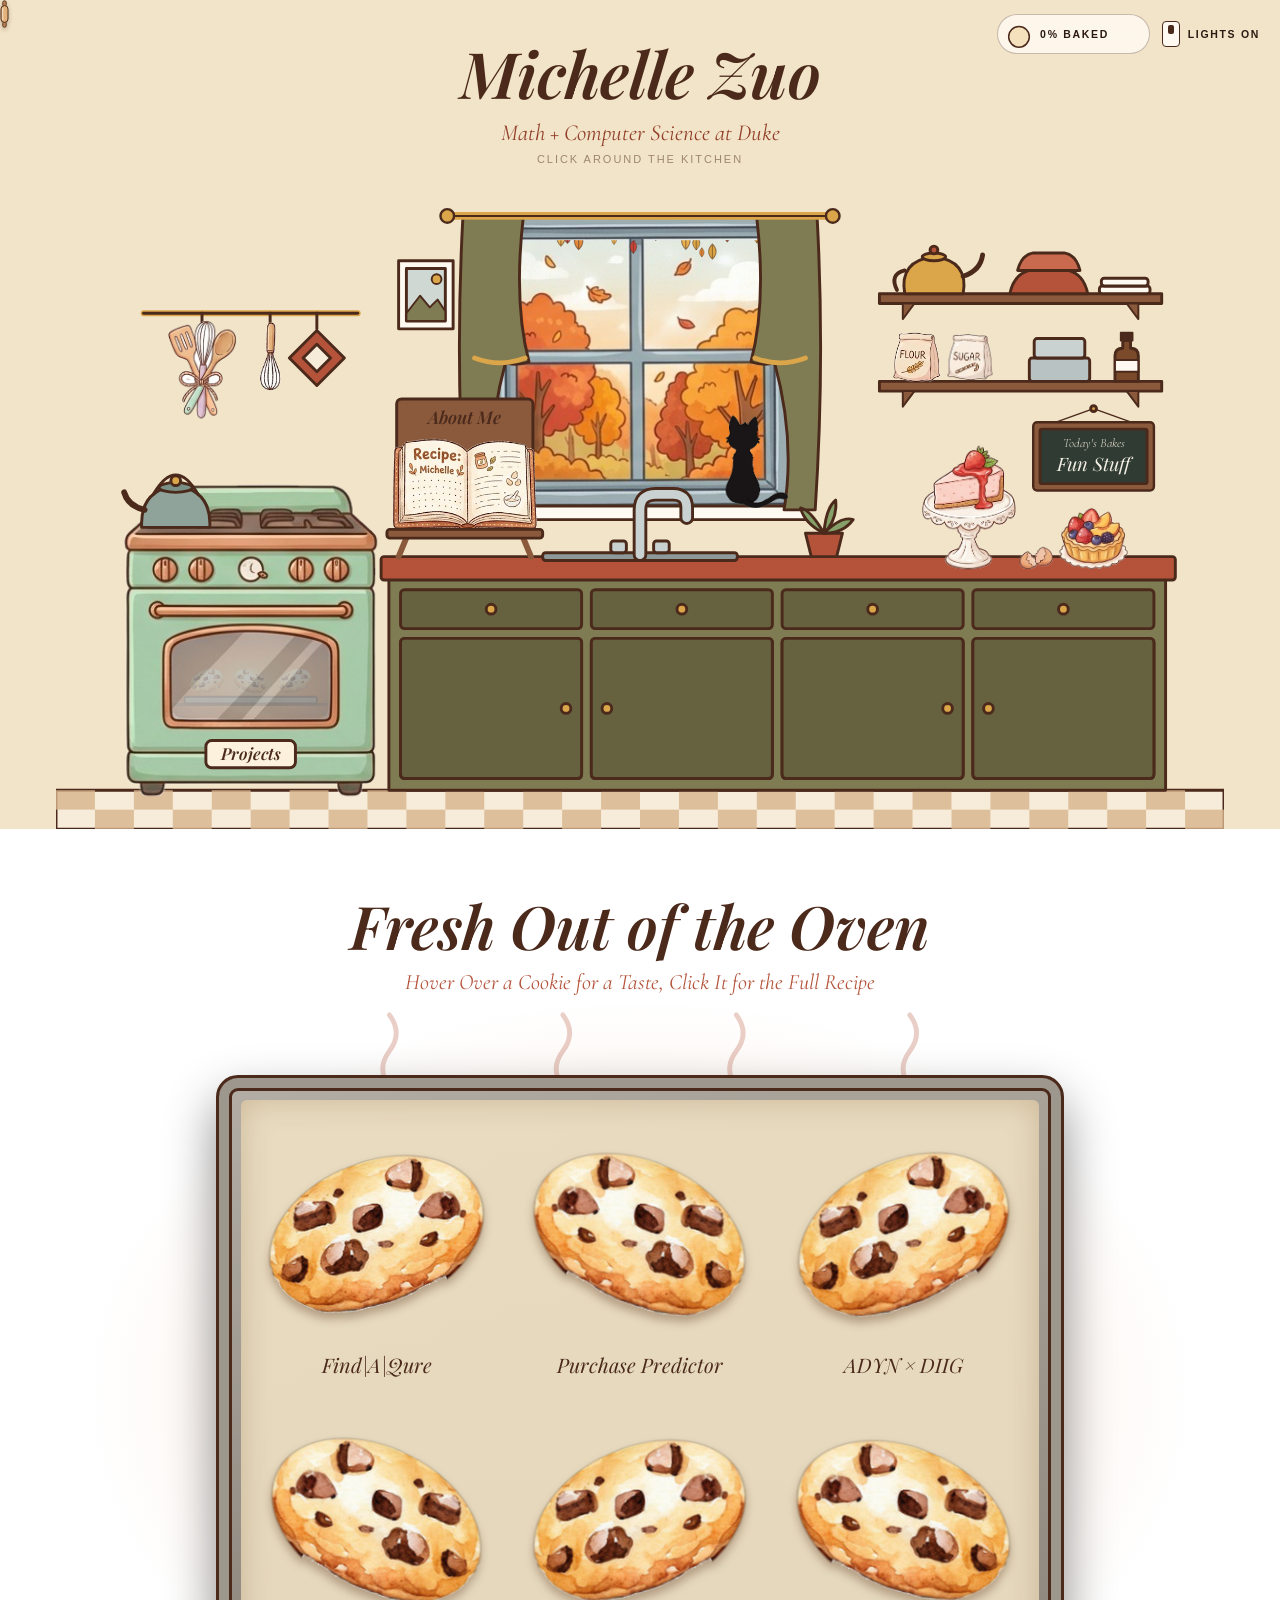
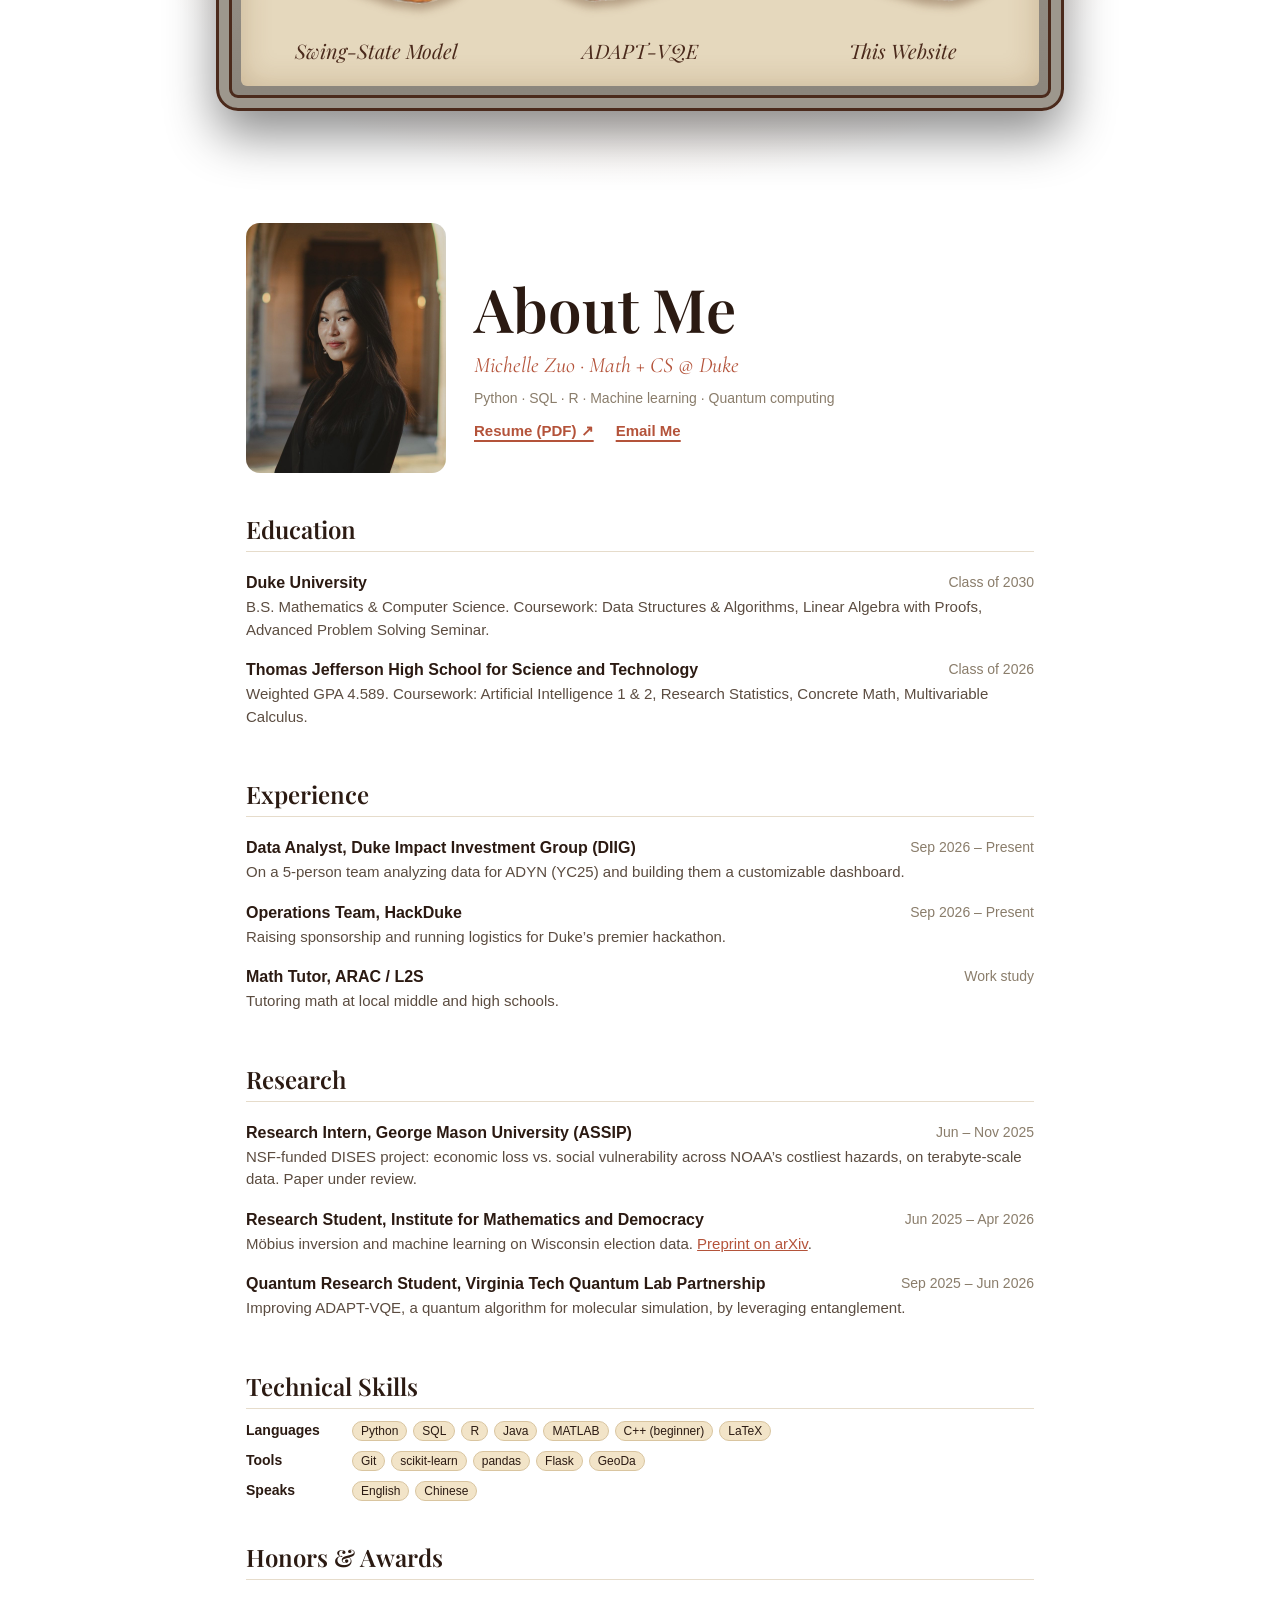
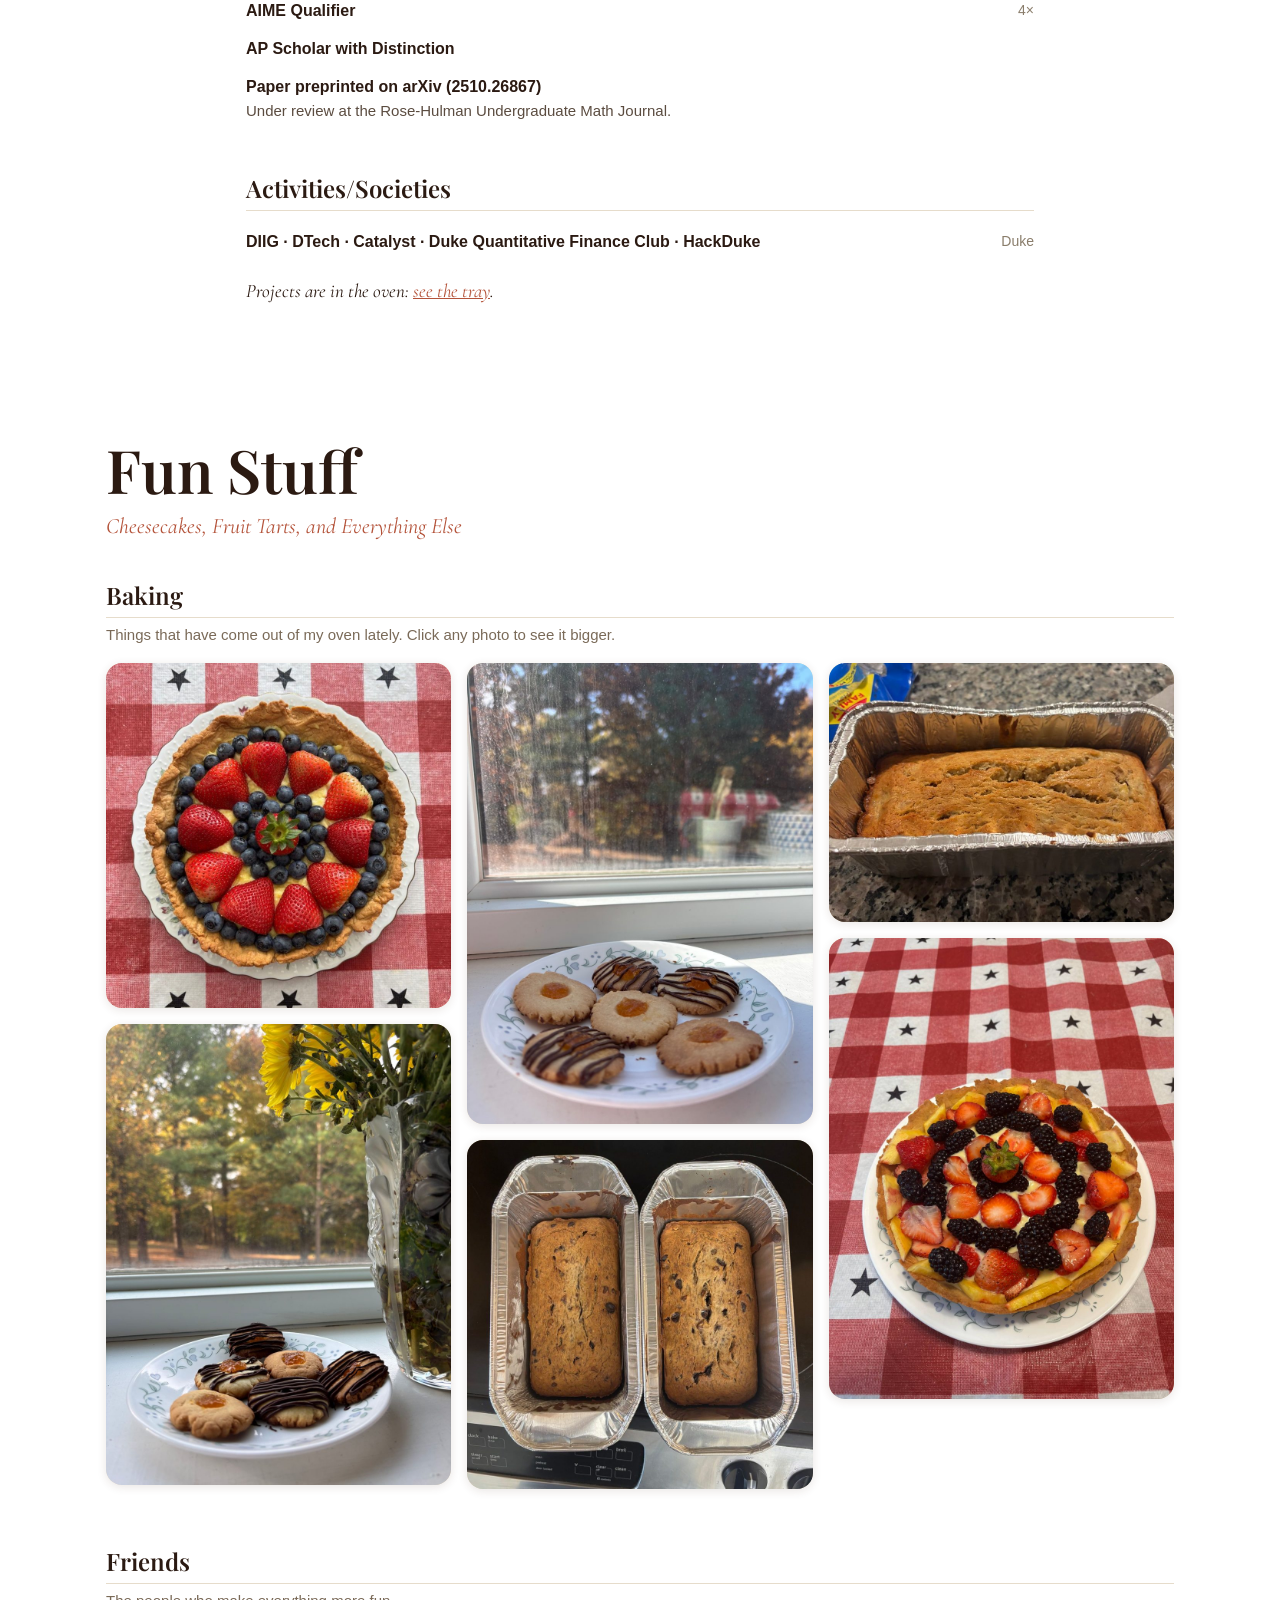
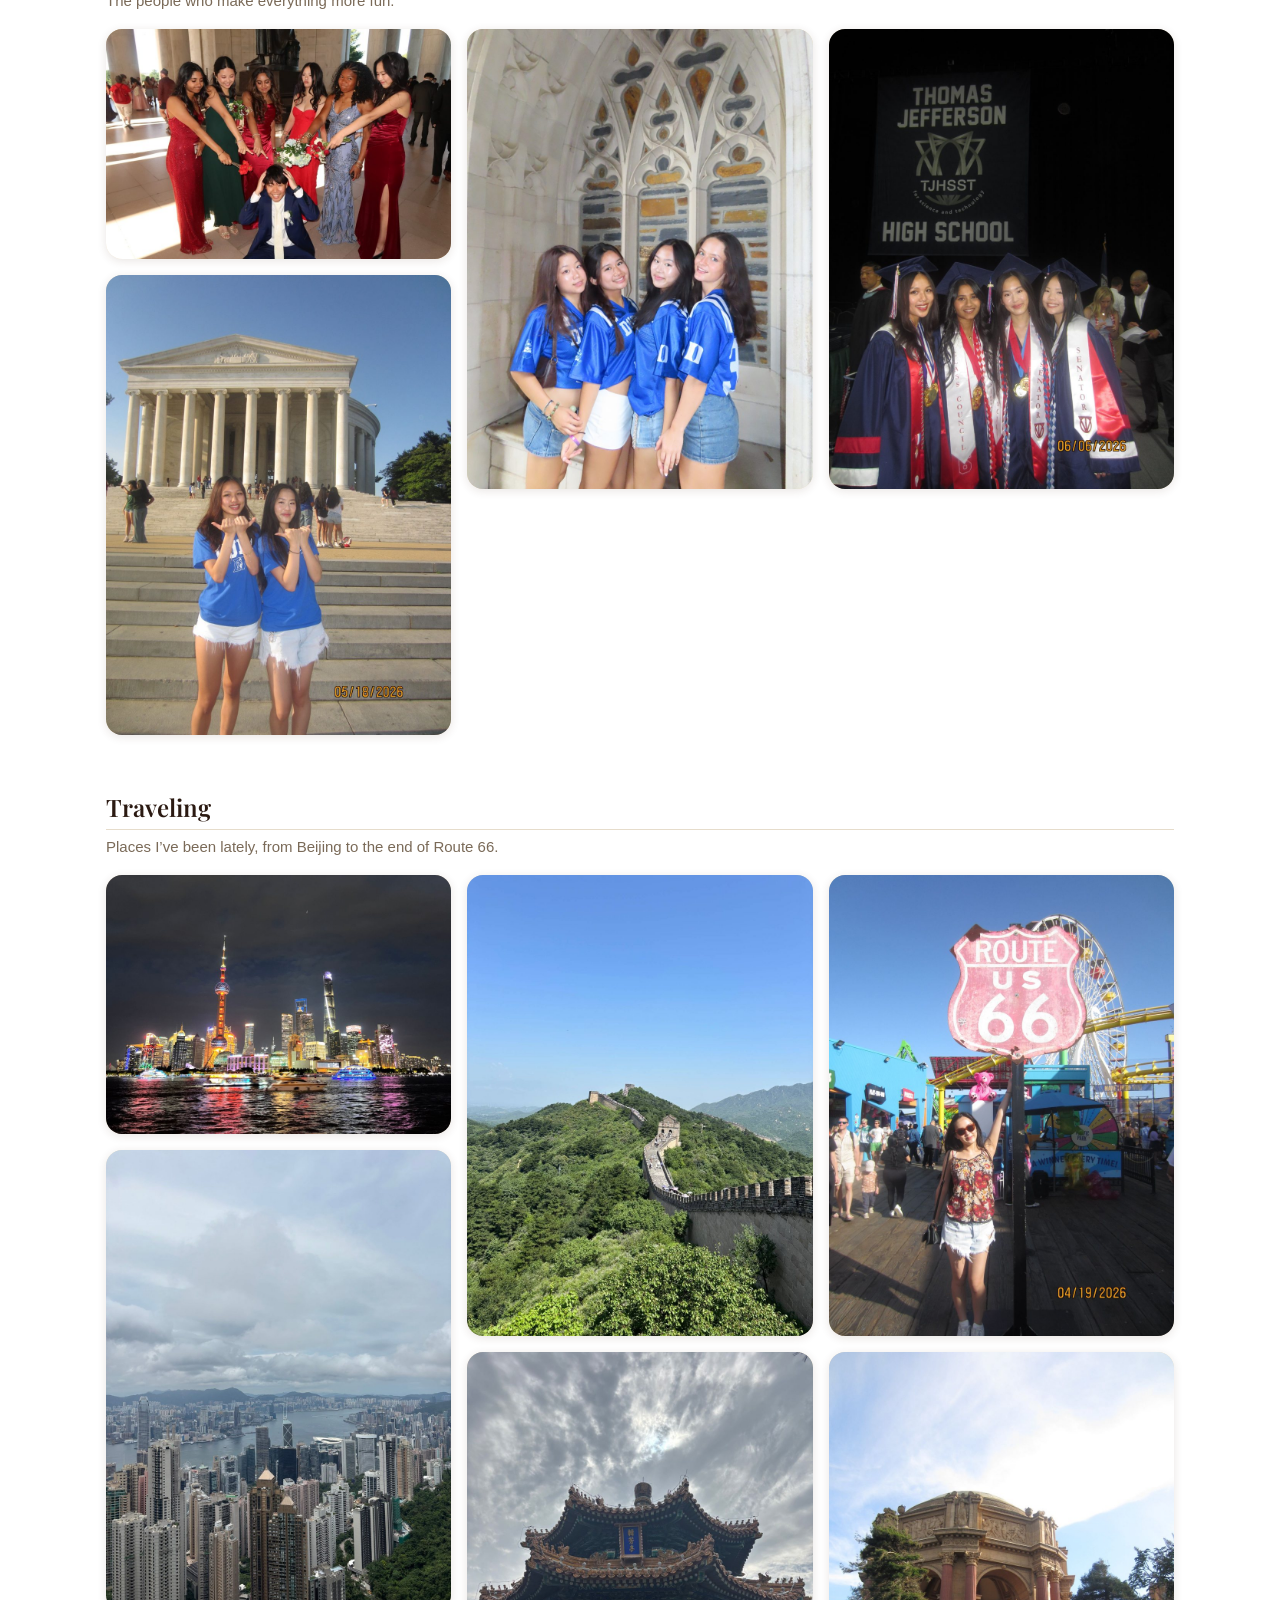
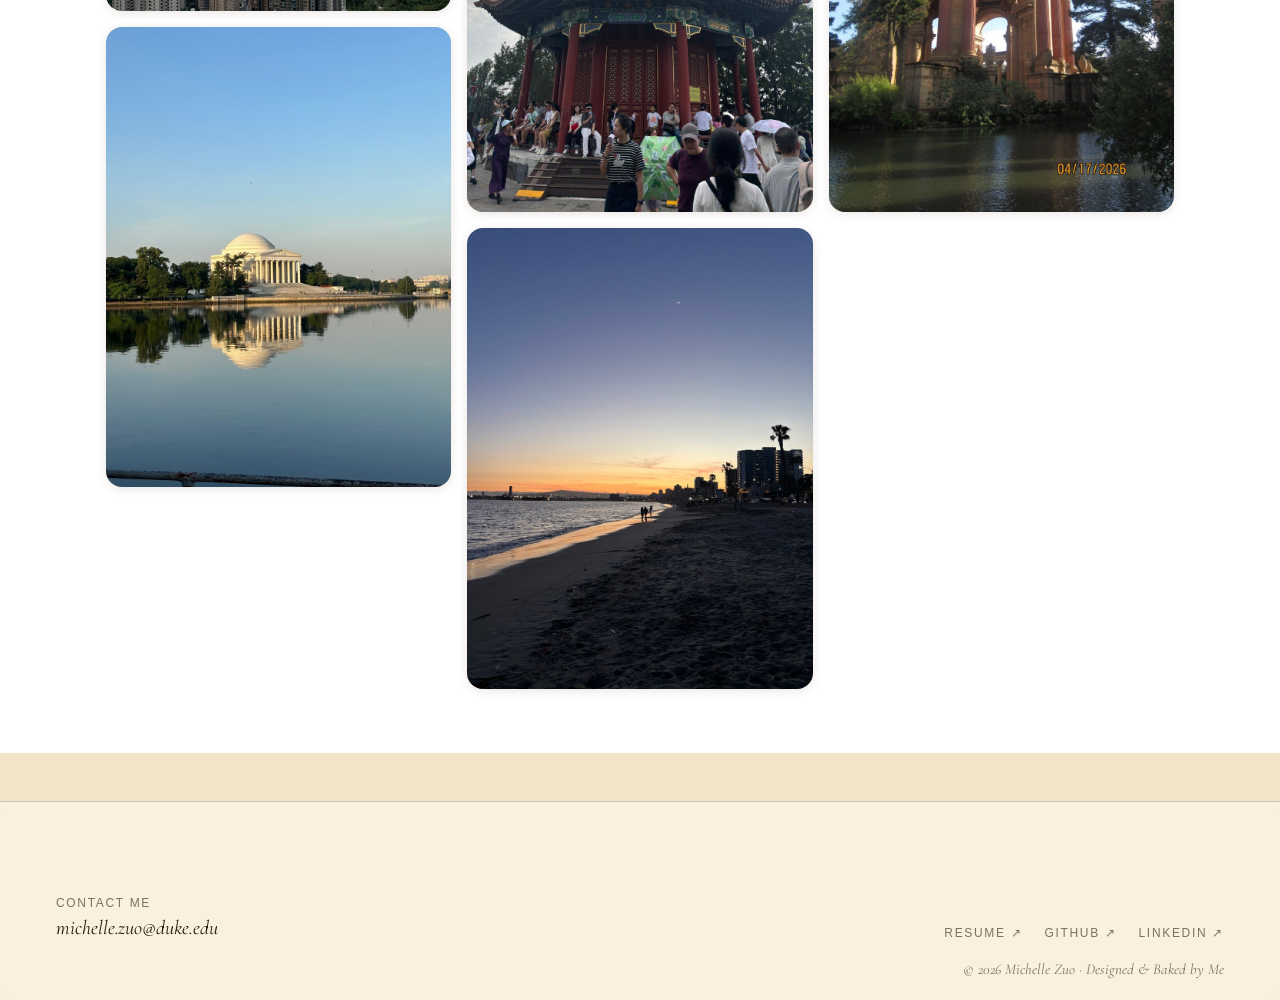
==== commit d1380627: "Drop the Focus row from Technical Skills Co-Authored-By: Claude Opus 5.5 <noreply@anthropic.com>" ====
--- a/index.html
+++ b/index.html
@@ -415,8 +415,6 @@
         <dd class="chips"><span>Python</span><span>SQL</span><span>R</span><span>Java</span><span>MATLAB</span><span>C++ (beginner)</span><span>LaTeX</span></dd>
         <dt>Tools</dt>
         <dd class="chips"><span>Git</span><span>scikit-learn</span><span>pandas</span><span>Flask</span><span>GeoDa</span></dd>
-        <dt>Focus</dt>
-        <dd class="chips"><span>Algorithms</span><span>Machine learning</span><span>Statistical modeling</span><span>Probability</span><span>Quantum computing</span><span>Spatial analysis</span><span>Data visualization</span></dd>
         <dt>Speaks</dt>
         <dd class="chips"><span>English</span><span>Chinese</span></dd>
       </dl>
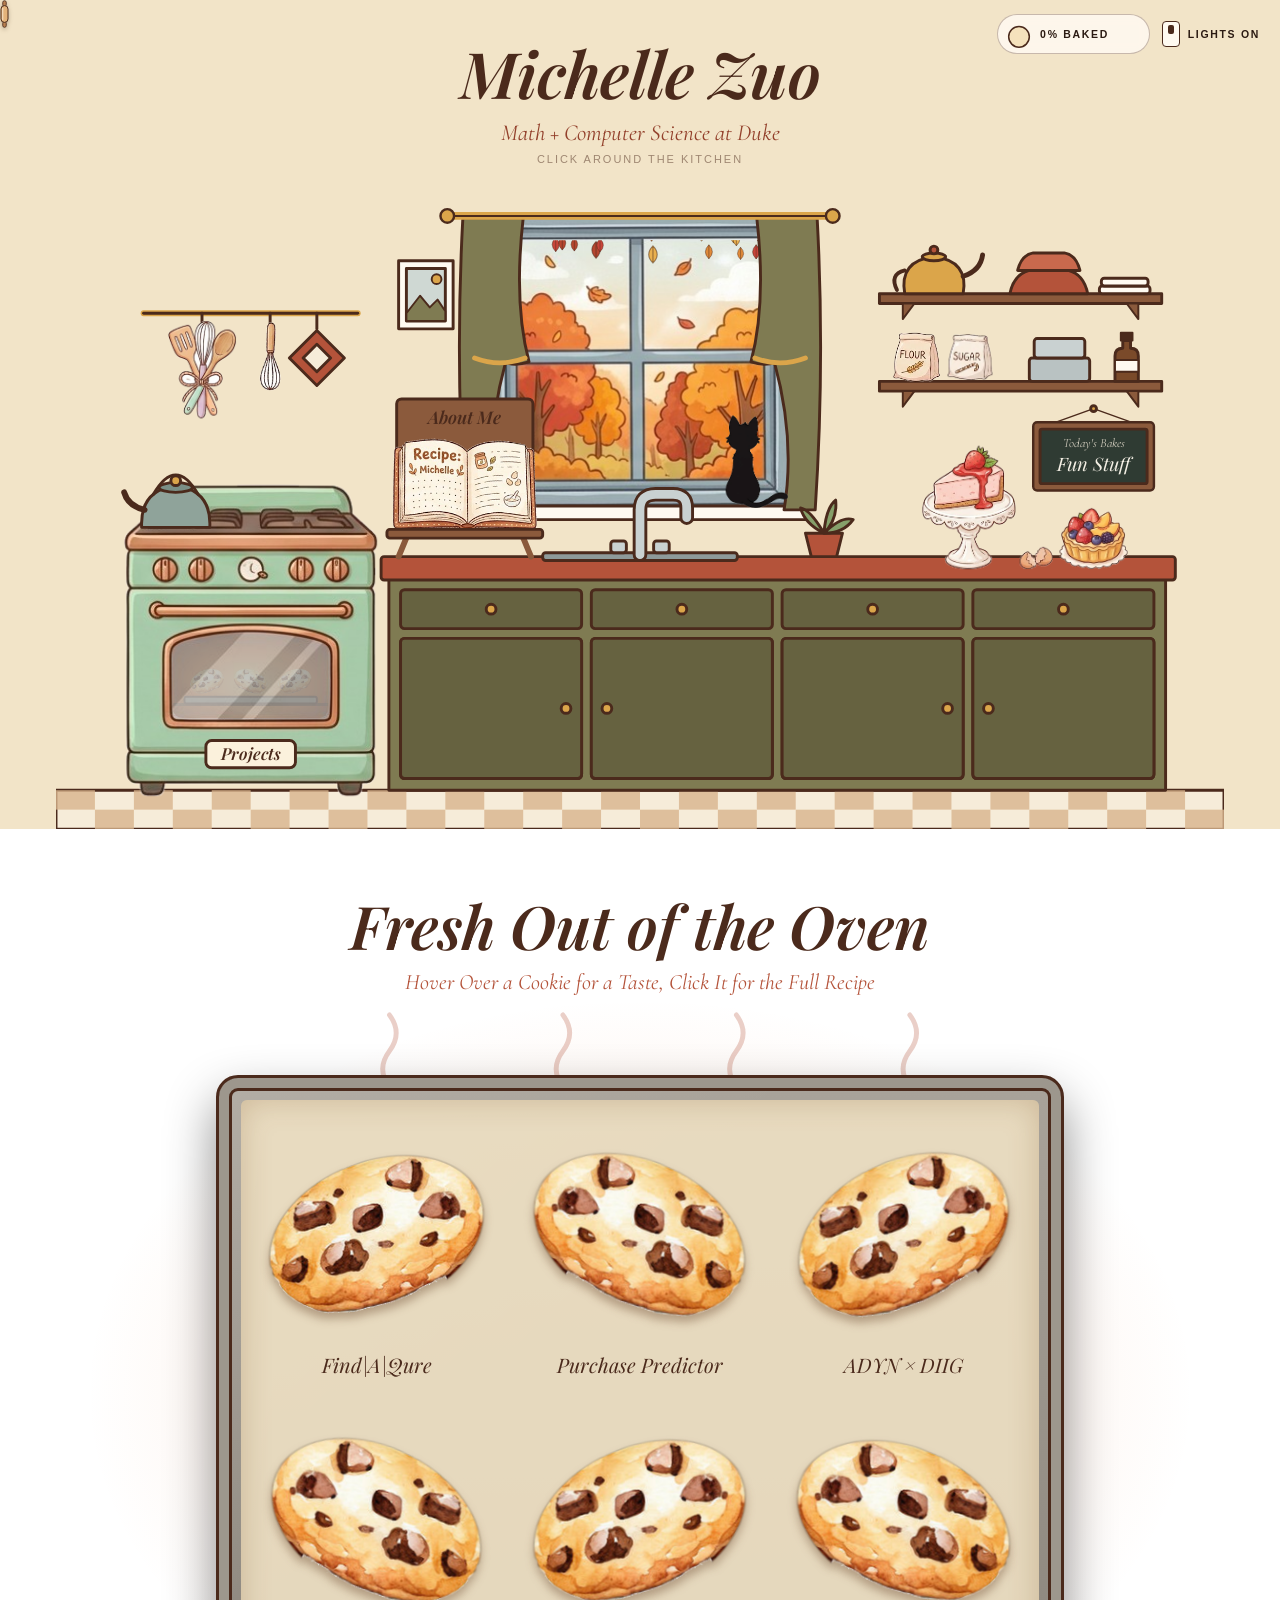
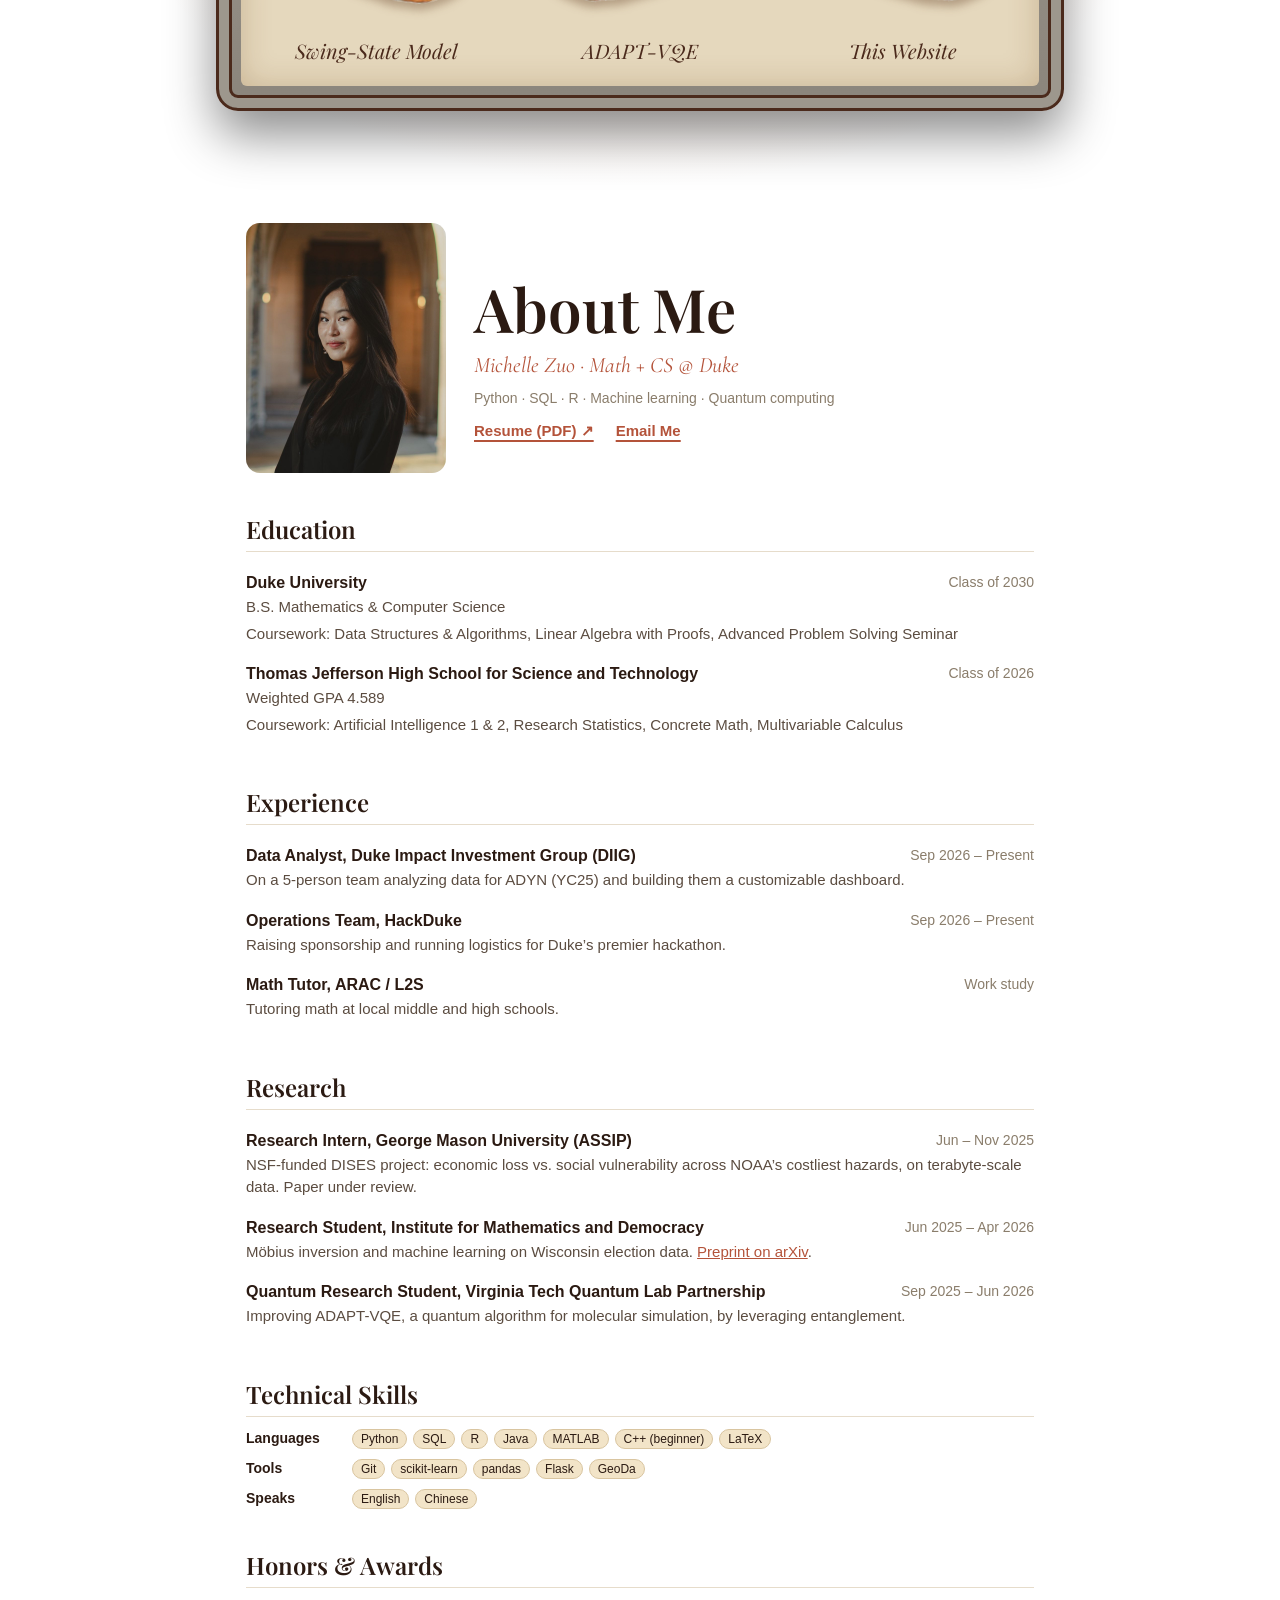
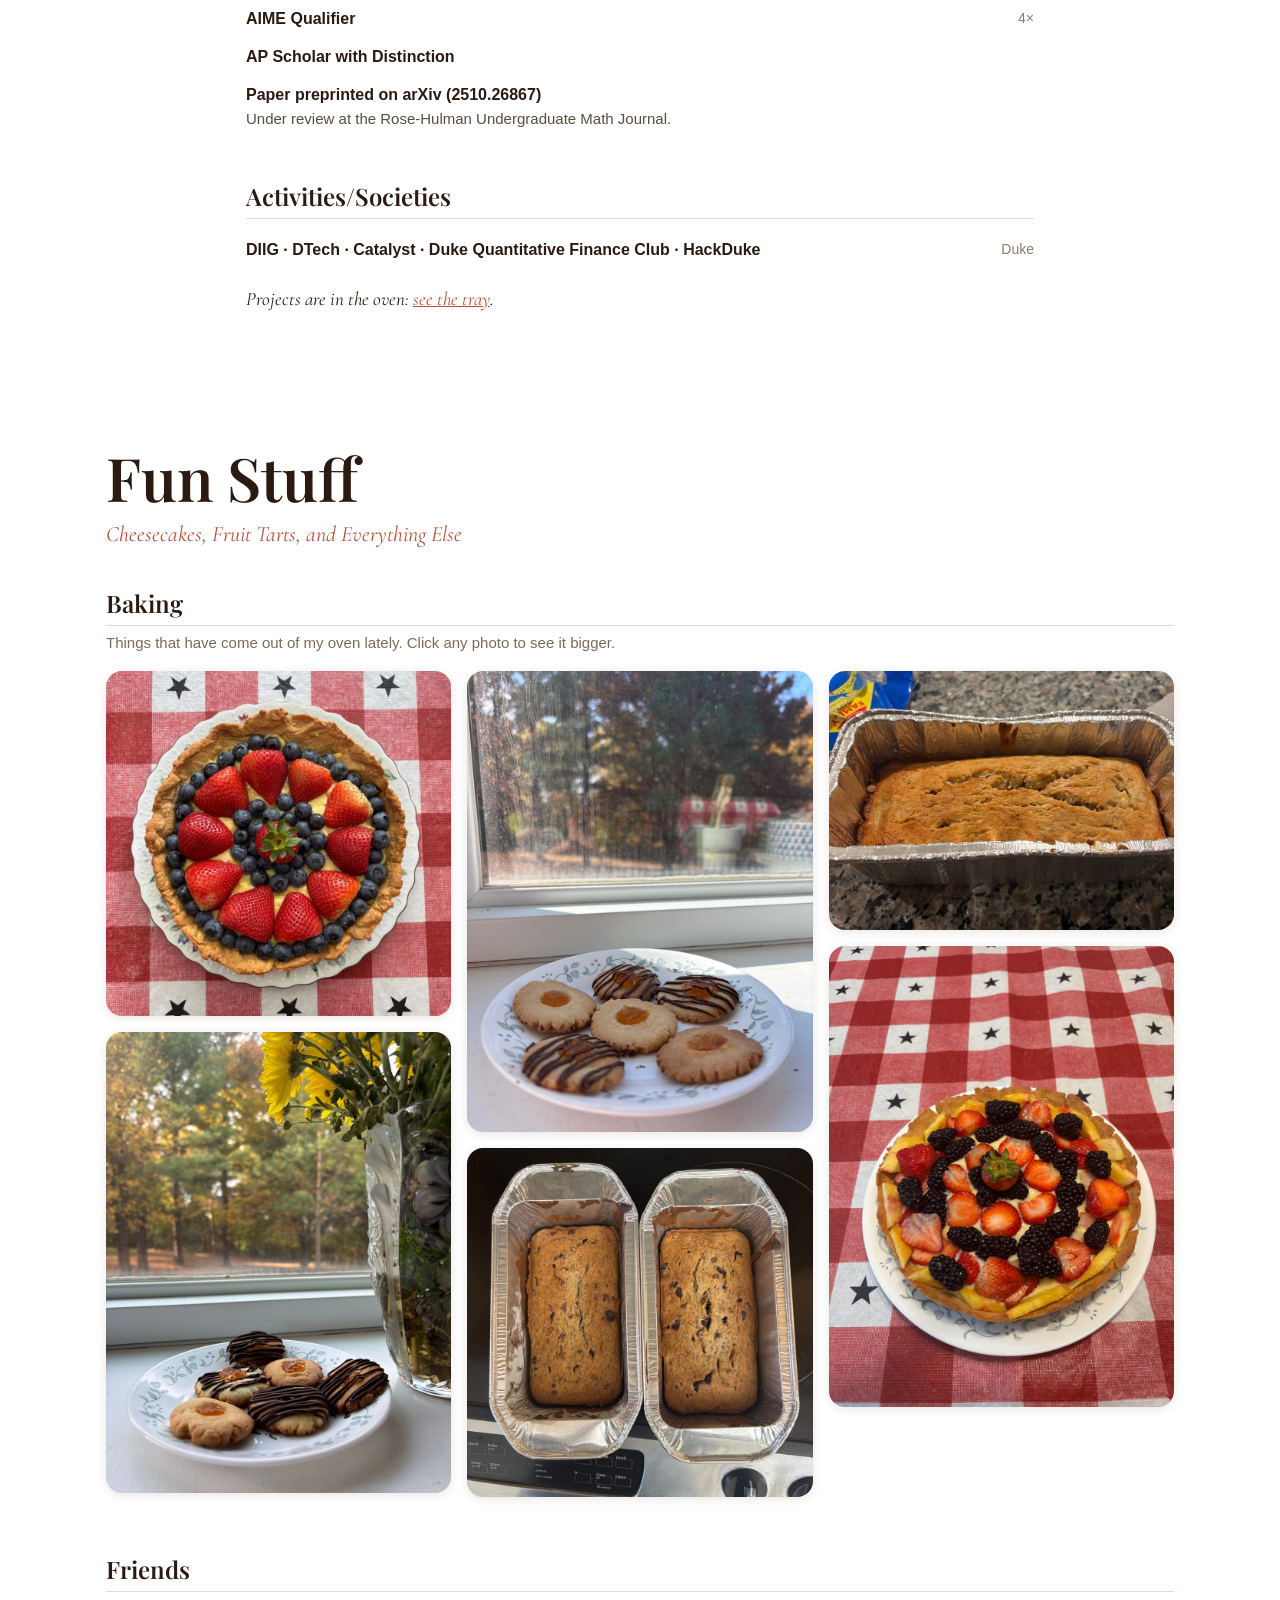
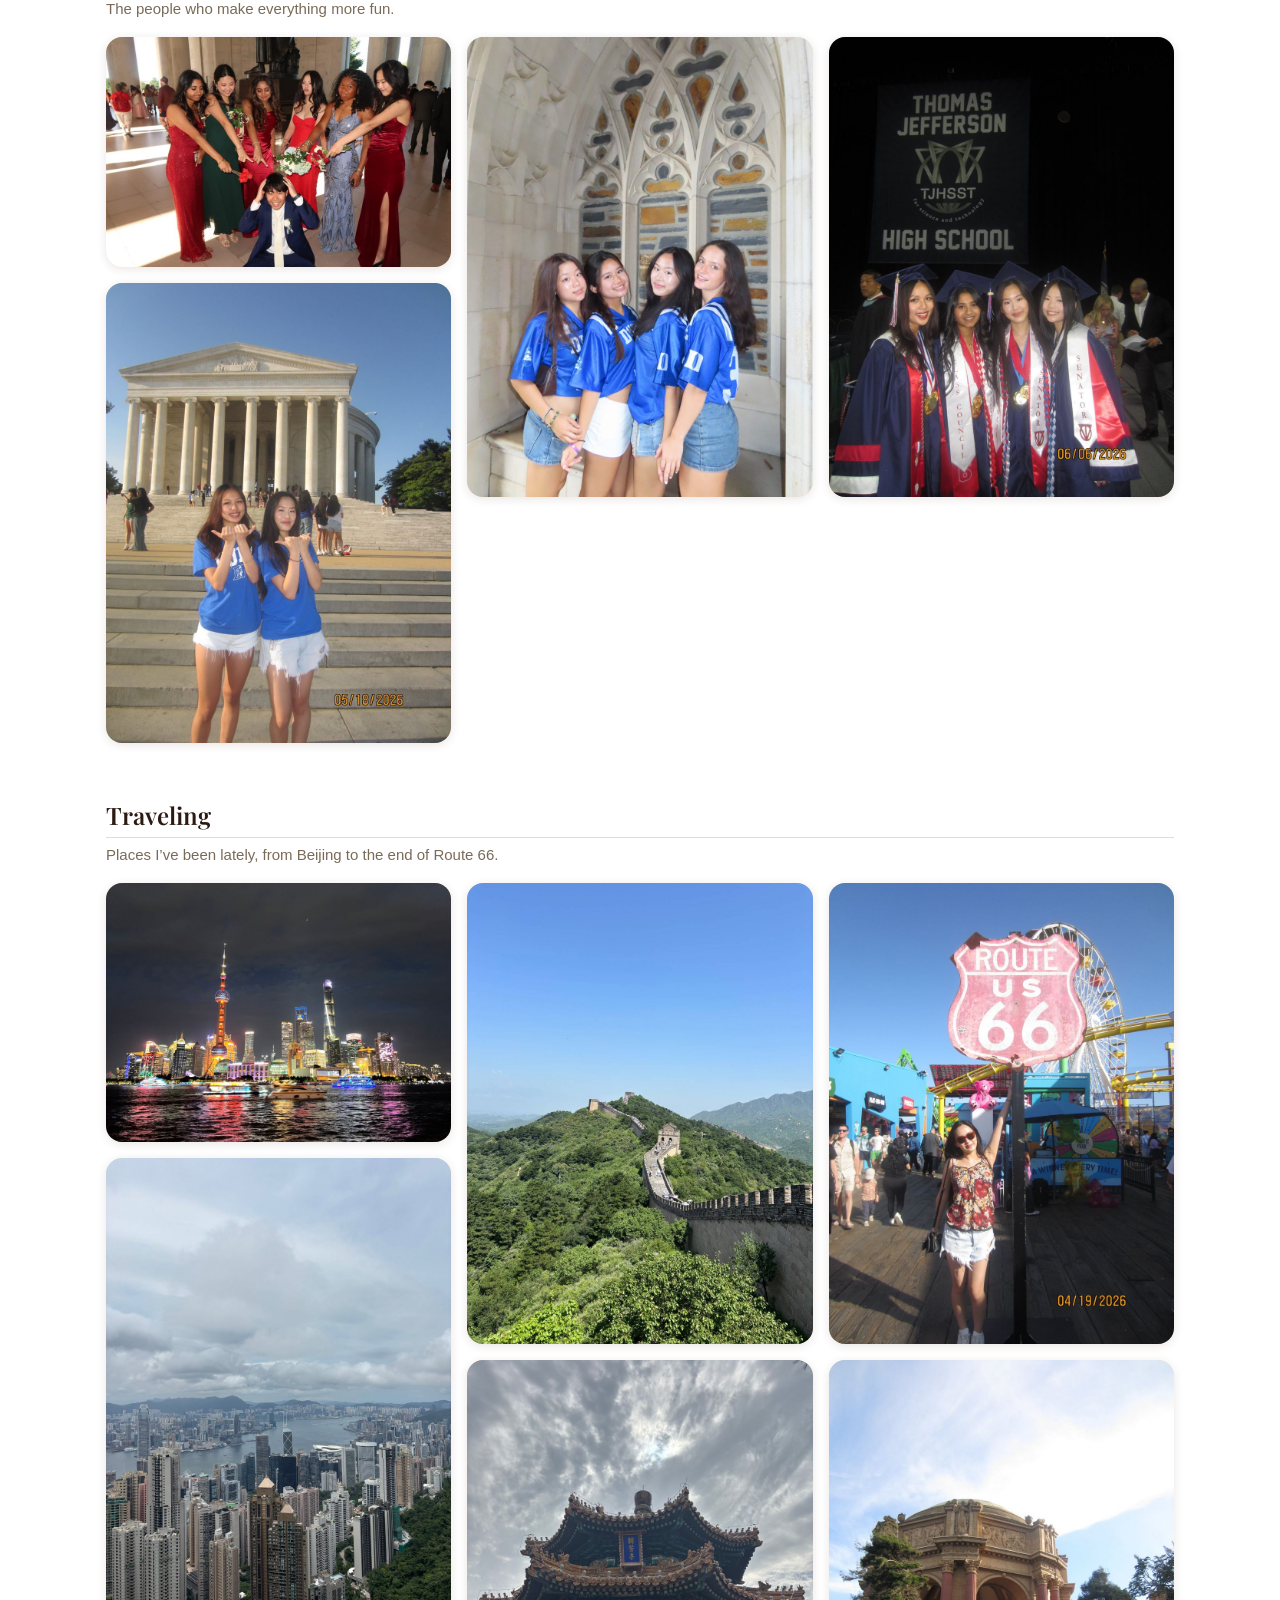
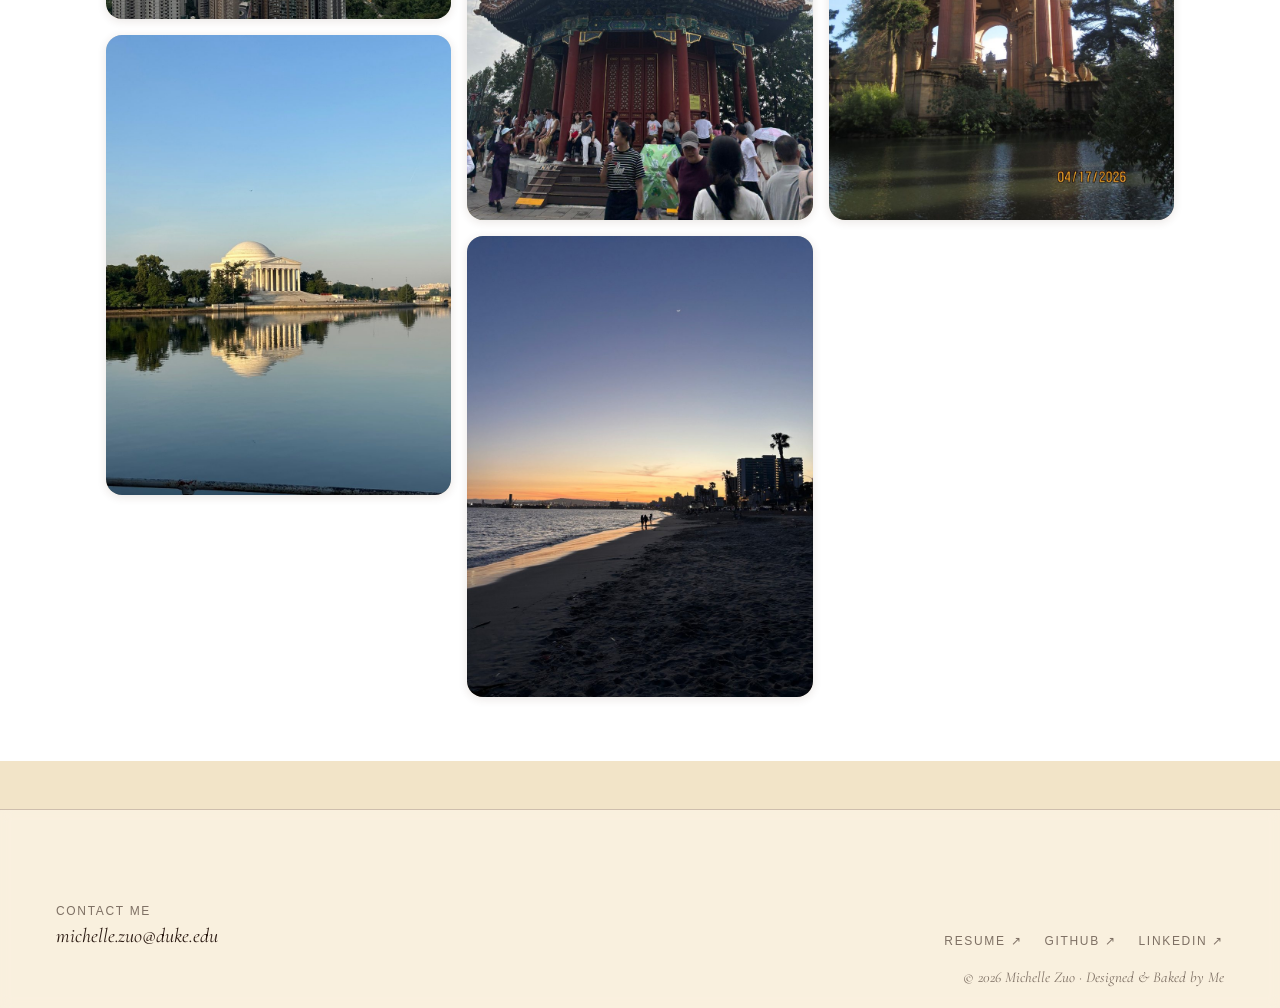
==== commit d2235bf9: "Put coursework on its own line under each school Co-Authored-By: Claude Opus 5.5 <noreply@anthropic." ====
--- a/index.html
+++ b/index.html
@@ -362,12 +362,14 @@
         <li>
           <span class="what">Duke University</span>
           <span class="when">Class of 2030</span>
-          <span class="detail">B.S. Mathematics &amp; Computer Science. Coursework: Data Structures &amp; Algorithms, Linear Algebra with Proofs, Advanced Problem Solving Seminar.</span>
+          <span class="detail">B.S. Mathematics &amp; Computer Science</span>
+          <span class="detail">Coursework: Data Structures &amp; Algorithms, Linear Algebra with Proofs, Advanced Problem Solving Seminar</span>
         </li>
         <li>
           <span class="what">Thomas Jefferson High School for Science and Technology</span>
           <span class="when">Class of 2026</span>
-          <span class="detail">Weighted GPA 4.589. Coursework: Artificial Intelligence 1 &amp; 2, Research Statistics, Concrete Math, Multivariable Calculus.</span>
+          <span class="detail">Weighted GPA 4.589</span>
+          <span class="detail">Coursework: Artificial Intelligence 1 &amp; 2, Research Statistics, Concrete Math, Multivariable Calculus</span>
         </li>
       </ul>
 
